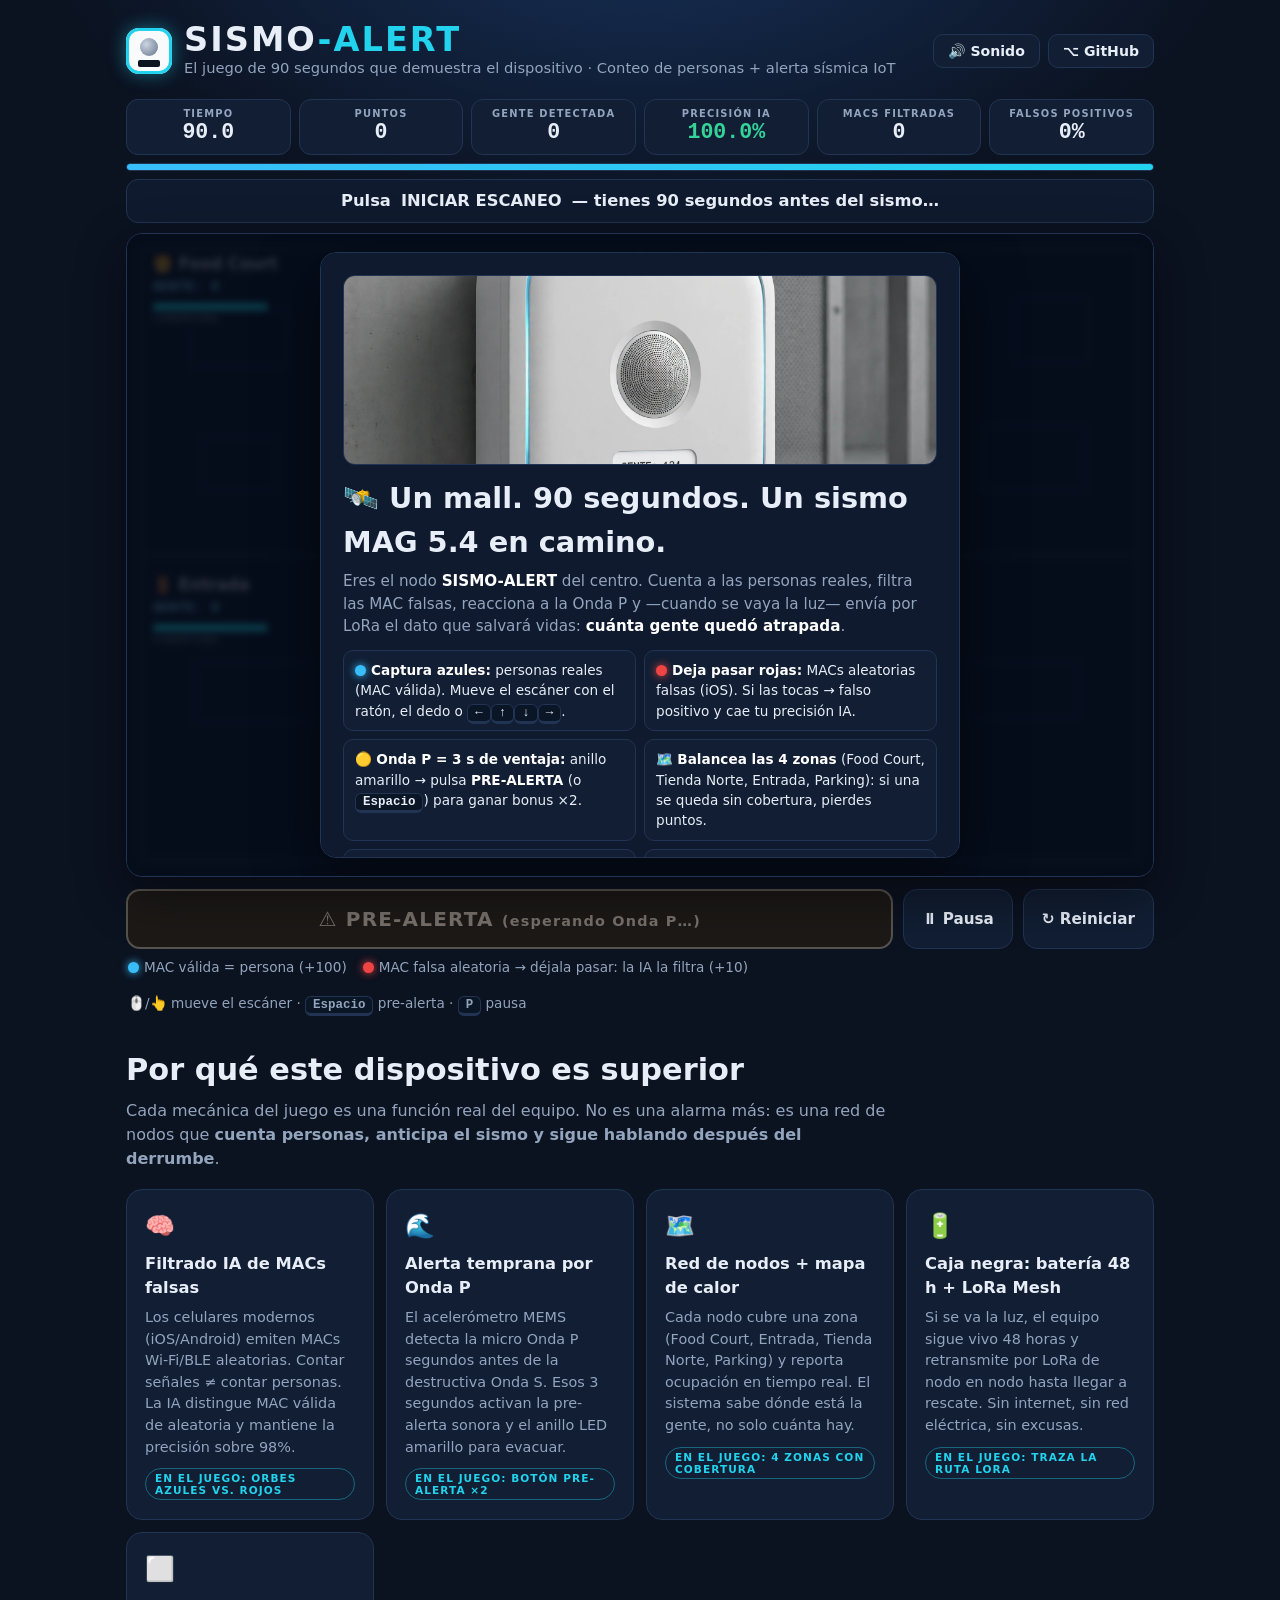
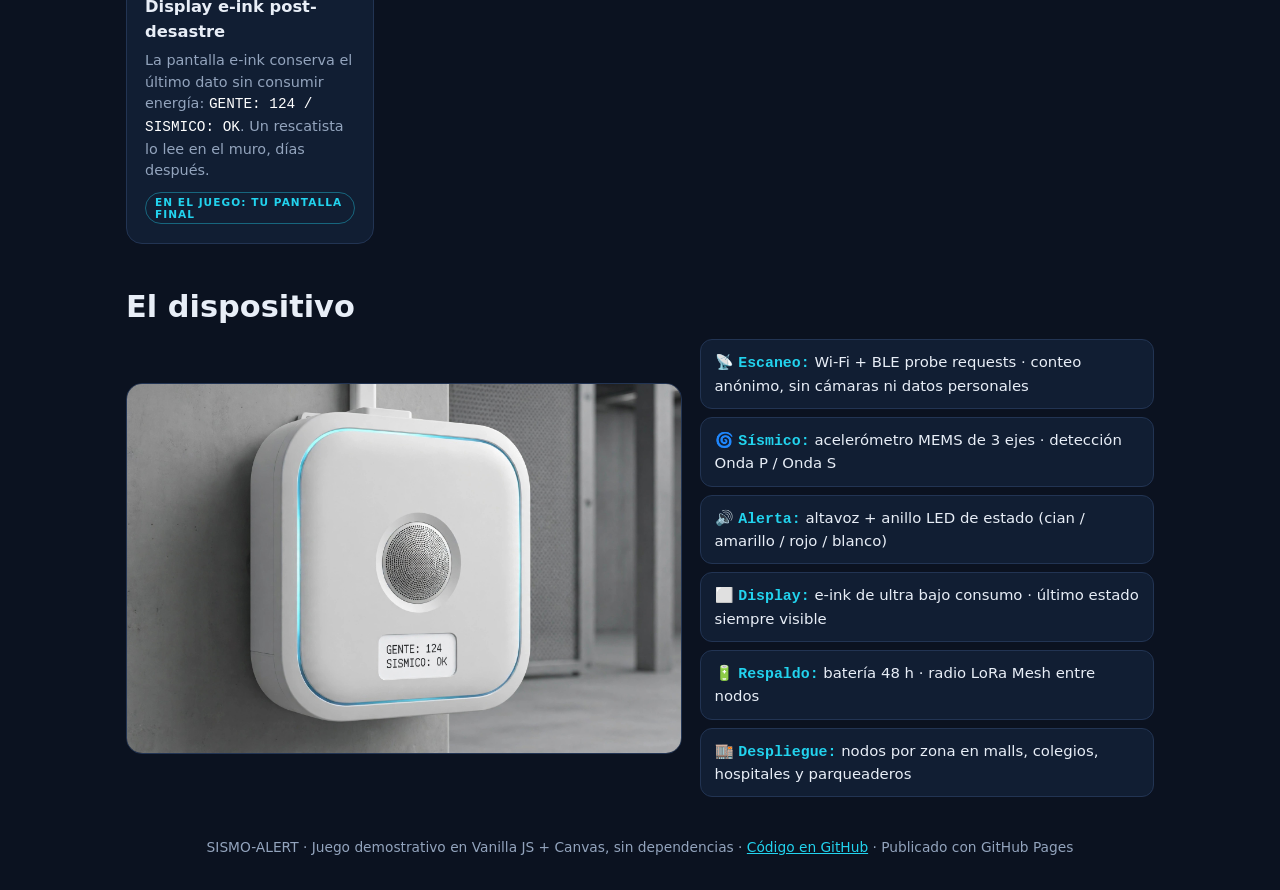
==== index.html @ 08d7cfaf "Add SISMO-ALERT game and fix GitHub Pages deployment - index.html: 90-second Vanilla JS + Canvas gam" ====
<!DOCTYPE html>
<html lang="es">
<head>
<meta charset="UTF-8">
<meta name="viewport" content="width=device-width, initial-scale=1.0, viewport-fit=cover">
<title>SISMO-ALERT — El juego · Detección de personas + alerta sísmica IoT</title>
<meta name="description" content="Juego web de 90 segundos que demuestra el dispositivo SISMO-ALERT: filtrado IA de MACs falsas, alerta temprana por Onda P, red de nodos por zonas y modo caja negra con batería 48h + LoRa Mesh.">
<meta property="og:title" content="SISMO-ALERT — El juego">
<meta property="og:description" content="90 segundos. Un sismo MAG 5.4. ¿Puede tu escáner contar a todas las personas antes del apagón?">
<meta property="og:image" content="https://nicolashg2004.github.io/juegoDiseno/modelo.jpg">
<meta property="og:type" content="website">
<meta name="theme-color" content="#0b1220">
<link rel="icon" href="data:image/svg+xml,%3Csvg xmlns='http://www.w3.org/2000/svg' viewBox='0 0 64 64'%3E%3Crect x='6' y='6' width='52' height='52' rx='14' fill='%23f8fafc'/%3E%3Crect x='6' y='6' width='52' height='52' rx='14' fill='none' stroke='%2322d3ee' stroke-width='4'/%3E%3Ccircle cx='32' cy='30' r='11' fill='%2394a3b8'/%3E%3Crect x='20' y='44' width='24' height='9' rx='2' fill='%230b1220'/%3E%3C/svg%3E">
<style>
  :root{
    --bg:#0b1220; --bg2:#0f1a2e; --panel:#111e33; --line:#223453;
    --ink:#e8eef7; --muted:#93a4bd; --cyan:#22d3ee; --blue:#38bdf8;
    --red:#f87171; --red2:#ef4444; --yellow:#facc15; --green:#34d399;
    --eink:#f4f1e6; --radius:16px;
    --mono:ui-monospace,'Cascadia Mono',SFMono-Regular,Menlo,Consolas,monospace;
    --sans:system-ui,-apple-system,'Segoe UI',Roboto,'Helvetica Neue',Arial,sans-serif;
  }
  *{box-sizing:border-box;margin:0;padding:0}
  html{scroll-behavior:smooth}
  body{background:radial-gradient(1100px 550px at 50% -80px,#173058 0%,var(--bg) 55%) fixed var(--bg);
       color:var(--ink);font-family:var(--sans);line-height:1.5;transition:background .6s}
  body.blackout{background:#000}
  body.blackout .dim-when-dark{opacity:.25;filter:grayscale(1)}
  a{color:var(--cyan)}
  .wrap{max-width:1060px;margin:0 auto;padding:0 16px}

  /* ---------- Header ---------- */
  header{padding:22px 0 6px;display:flex;align-items:center;gap:14px;flex-wrap:wrap}
  .logo{display:flex;align-items:center;gap:12px}
  .logo-mark{width:46px;height:46px;border-radius:13px;background:#f8fafc;position:relative;flex:none;
    box-shadow:inset 0 0 0 3px var(--cyan),0 0 18px rgba(34,211,238,.45)}
  .logo-mark::before{content:"";position:absolute;inset:0;margin:auto;width:18px;height:18px;border-radius:50%;
    background:radial-gradient(circle at 35% 35%,#cbd5e1,#64748b);top:-8px}
  .logo-mark::after{content:"";position:absolute;left:0;right:0;margin:auto;bottom:7px;width:22px;height:7px;border-radius:2px;background:#0b1220}
  h1{font-size:clamp(1.45rem,3.4vw,2.1rem);letter-spacing:.06em;line-height:1.05}
  h1 .accent{color:var(--cyan)}
  .subtitle{color:var(--muted);font-size:.92rem}
  .header-actions{margin-left:auto;display:flex;gap:8px;align-items:center}
  .btn{appearance:none;border:1px solid var(--line);background:var(--panel);color:var(--ink);
    border-radius:10px;padding:8px 14px;font:600 .88rem var(--sans);cursor:pointer;text-decoration:none;
    display:inline-flex;align-items:center;gap:7px;transition:.15s}
  .btn:hover{border-color:var(--cyan);color:#fff}
  .btn:focus-visible,button:focus-visible{outline:2px solid var(--cyan);outline-offset:2px}

  /* ---------- HUD ---------- */
  .hud{display:grid;grid-template-columns:repeat(6,1fr);gap:8px;margin:14px 0 8px}
  .chip{background:var(--panel);border:1px solid var(--line);border-radius:12px;padding:8px 10px;text-align:center;min-width:0}
  .chip .k{display:block;font:700 .62rem var(--sans);letter-spacing:.12em;color:var(--muted);text-transform:uppercase;white-space:nowrap}
  .chip .v{display:block;font:700 clamp(1rem,2.6vw,1.35rem) var(--mono);line-height:1.25;white-space:nowrap}
  .chip.alert{border-color:var(--red2);box-shadow:0 0 0 1px var(--red2),0 0 16px rgba(239,68,68,.35)}
  .chip.boost{border-color:var(--green);box-shadow:0 0 0 1px var(--green)}
  #hudPrecision.good{color:var(--green)} #hudPrecision.warn{color:var(--yellow)} #hudPrecision.bad{color:var(--red)}

  .timerbar{height:8px;background:#0a1526;border:1px solid var(--line);border-radius:99px;overflow:hidden;margin-bottom:8px}
  #timerFill{height:100%;width:100%;background:linear-gradient(90deg,var(--blue),var(--cyan));transition:width .2s linear}
  #timerFill.danger{background:linear-gradient(90deg,var(--red2),#f97316)}

  #banner{min-height:44px;display:flex;align-items:center;justify-content:center;text-align:center;gap:10px;
    border:1px solid var(--line);border-radius:12px;background:var(--bg2);padding:8px 14px;
    font-weight:700;font-size:clamp(.85rem,2.2vw,1.02rem);margin-bottom:10px}
  #banner.pwave{background:#3a2f05;border-color:var(--yellow);color:#fde68a;animation:pulseB .5s infinite alternate}
  #banner.swave{background:#3d0a0a;border-color:var(--red2);color:#fecaca;animation:pulseB .25s infinite alternate}
  #banner.success{background:#052e22;border-color:var(--green);color:#a7f3d0}
  #banner.blackbox{background:#050505;border-color:#e5e5e5;color:#fff;font-family:var(--mono);letter-spacing:.04em}
  @keyframes pulseB{from{filter:brightness(.92)}to{filter:brightness(1.25)}}

  /* ---------- Canvas / game ---------- */
  .game-shell{position:relative;border:1px solid var(--line);border-radius:var(--radius);overflow:hidden;background:#0a1526;
    box-shadow:0 18px 50px rgba(0,0,0,.45)}
  canvas{display:block;width:100%;height:auto;aspect-ratio:960/600;touch-action:none;cursor:crosshair}
  .overlay{position:absolute;inset:0;display:flex;align-items:center;justify-content:center;padding:18px;
    background:rgba(4,10,20,.78);backdrop-filter:blur(3px);z-index:5}
  .overlay[hidden]{display:none}
  .card{background:var(--bg2);border:1px solid var(--line);border-radius:var(--radius);max-width:640px;width:100%;
    padding:22px;max-height:100%;overflow:auto;box-shadow:0 20px 60px rgba(0,0,0,.5)}
  .card h2{font-size:clamp(1.3rem,3vw,1.8rem);margin-bottom:6px}
  .card p{color:var(--muted);font-size:.95rem;margin-bottom:10px}
  .hero-img{width:100%;height:190px;object-fit:cover;object-position:50% 45%;border-radius:12px;border:1px solid var(--line);margin-bottom:12px;display:block}
  .howto{display:grid;grid-template-columns:1fr 1fr;gap:8px;margin:12px 0}
  .howto div{background:var(--panel);border:1px solid var(--line);border-radius:10px;padding:9px 11px;font-size:.85rem}
  .howto b{color:#fff}
  .dot{display:inline-block;width:11px;height:11px;border-radius:50%;vertical-align:-1px;margin-right:5px}
  .dot.blue{background:var(--blue);box-shadow:0 0 8px var(--blue)} .dot.red{background:var(--red2);box-shadow:0 0 8px var(--red2)}
  .btn-big{background:linear-gradient(180deg,#0ea5c6,#0284c7);border:1px solid #38bdf8;color:#fff;width:100%;
    font:800 1.05rem var(--sans);letter-spacing:.05em;border-radius:12px;padding:14px;cursor:pointer;transition:.15s}
  .btn-big:hover{filter:brightness(1.15)}
  .kbd{font:700 .78rem var(--mono);background:#0a1526;border:1px solid var(--line);border-bottom-width:3px;border-radius:6px;padding:1px 7px}

  /* E-ink final display */
  .eink{background:var(--eink);color:#111;border-radius:10px;padding:22px 20px;font-family:var(--mono);
    border:2px solid #111;box-shadow:inset 0 0 0 4px #fff, inset 0 0 40px rgba(0,0,0,.08);margin-bottom:14px}
  .eink .row{display:flex;justify-content:space-between;gap:12px;font-size:clamp(1.15rem,3.4vw,1.7rem);font-weight:700;letter-spacing:.03em;padding:3px 0}
  .eink .row + .row{border-top:2px dashed rgba(0,0,0,.25)}
  .eink small{display:block;text-align:center;margin-top:10px;font-size:.72rem;letter-spacing:.14em;color:#444}
  .breakdown{display:grid;grid-template-columns:repeat(3,1fr);gap:8px;margin-bottom:14px}
  .breakdown .chip .v{font-size:1.1rem}
  .rating{text-align:center;font:800 1.05rem var(--sans);letter-spacing:.08em;color:var(--yellow);margin-bottom:14px;text-transform:uppercase}

  /* Controls */
  .controls{display:flex;gap:10px;margin:12px 0 4px;flex-wrap:wrap;align-items:stretch}
  #btnPreAlert{flex:1 1 260px;font:800 clamp(1rem,2.8vw,1.25rem) var(--sans);letter-spacing:.06em;border-radius:14px;
    border:2px solid #57534e;background:#1c1917;color:#78716c;padding:16px;cursor:not-allowed;transition:.15s}
  #btnPreAlert.armed{background:linear-gradient(180deg,#facc15,#eab308);border-color:#fef08a;color:#1c1005;cursor:pointer;
    box-shadow:0 0 26px rgba(250,204,21,.55);animation:pulseB .35s infinite alternate}
  #btnPreAlert.armed:active{transform:scale(.98)}
  .controls .btn{padding:0 18px;border-radius:14px;font-size:.95rem}
  .legend{display:flex;gap:16px;flex-wrap:wrap;color:var(--muted);font-size:.85rem;margin:8px 2px 0}

  /* ---------- pitch sections ---------- */
  section.pitch{padding:34px 0 6px}
  section.pitch h2{font-size:clamp(1.35rem,3vw,1.9rem);margin-bottom:6px}
  section.pitch .lead{color:var(--muted);max-width:760px;margin-bottom:18px}
  .features{display:grid;grid-template-columns:repeat(auto-fit,minmax(225px,1fr));gap:12px}
  .feature{background:var(--panel);border:1px solid var(--line);border-radius:var(--radius);padding:18px}
  .feature .ico{font-size:1.5rem;display:block;margin-bottom:8px}
  .feature h3{font-size:1.02rem;margin-bottom:6px}
  .feature p{color:var(--muted);font-size:.9rem}
  .feature .tag{display:inline-block;margin-top:10px;font:700 .66rem var(--sans);letter-spacing:.1em;text-transform:uppercase;
    color:var(--cyan);border:1px solid rgba(34,211,238,.4);border-radius:99px;padding:3px 9px}
  .device-shot{display:grid;grid-template-columns:1.1fr .9fr;gap:18px;align-items:center;margin-top:10px}
  .device-shot img{width:100%;border-radius:var(--radius);border:1px solid var(--line);display:block}
  .specs{list-style:none;display:grid;gap:8px}
  .specs li{background:var(--panel);border:1px solid var(--line);border-radius:12px;padding:11px 14px;font-size:.93rem}
  .specs b{font-family:var(--mono);color:var(--cyan)}
  footer{color:var(--muted);font-size:.86rem;padding:34px 0 40px;text-align:center}
  @media (max-width:680px){
    .hud{grid-template-columns:repeat(3,1fr)}
    .howto{grid-template-columns:1fr}
    .device-shot{grid-template-columns:1fr}
    .hero-img{height:140px}
    .header-actions{margin-left:0}
  }
  @media (prefers-reduced-motion:reduce){ #banner.pwave,#banner.swave,#btnPreAlert.armed{animation:none} }
</style>
</head>
<body>
<div class="wrap">

  <header>
    <div class="logo">
      <div class="logo-mark" aria-hidden="true"></div>
      <div>
        <h1>SISMO<span class="accent">-ALERT</span></h1>
        <p class="subtitle">El juego de 90 segundos que demuestra el dispositivo · Conteo de personas + alerta sísmica IoT</p>
      </div>
    </div>
    <div class="header-actions dim-when-dark">
      <button class="btn" id="btnSound" type="button" aria-pressed="true">🔊 Sonido</button>
      <a class="btn" href="https://github.com/NicolasHG2004/juegoDiseno" target="_blank" rel="noopener">⌥ GitHub</a>
    </div>
  </header>

  <!-- HUD -->
  <div class="hud dim-when-dark" aria-label="Marcadores del juego">
    <div class="chip" id="chipTime"><span class="k">Tiempo</span><span class="v" id="hudTime">90.0</span></div>
    <div class="chip" id="chipScore"><span class="k">Puntos</span><span class="v" id="hudScore">0</span></div>
    <div class="chip"><span class="k">Gente detectada</span><span class="v" id="hudGente">0</span></div>
    <div class="chip"><span class="k">Precisión IA</span><span class="v good" id="hudPrecision">100.0%</span></div>
    <div class="chip"><span class="k">MACs filtradas</span><span class="v" id="hudFiltered">0</span></div>
    <div class="chip"><span class="k">Falsos positivos</span><span class="v" id="hudFalse">0%</span></div>
  </div>
  <div class="timerbar dim-when-dark" aria-hidden="true"><div id="timerFill"></div></div>
  <div id="banner" role="status" aria-live="polite">Pulsa <b>INICIAR ESCANEO</b> — tienes 90 segundos antes del sismo…</div>

  <!-- GAME -->
  <div class="game-shell">
    <canvas id="game" width="960" height="600" aria-label="Canvas del juego SISMO-ALERT"></canvas>

    <!-- START -->
    <div class="overlay" id="startScreen">
      <div class="card">
        <img class="hero-img" src="modelo.jpg" alt="Dispositivo SISMO-ALERT instalado en un muro: altavoz central, anillo LED cian y display e-ink que muestra GENTE: 124 / SISMICO: OK">
        <h2>🛰️ Un mall. 90 segundos. Un sismo MAG 5.4 en camino.</h2>
        <p>Eres el nodo <b style="color:#fff">SISMO-ALERT</b> del centro. Cuenta a las personas reales, filtra las MAC falsas, reacciona a la Onda P y —cuando se vaya la luz— envía por LoRa el dato que salvará vidas: <b style="color:#fff">cuánta gente quedó atrapada</b>.</p>
        <div class="howto">
          <div><span class="dot blue"></span><b>Captura azules:</b> personas reales (MAC válida). Mueve el escáner con el ratón, el dedo o <span class="kbd">←</span><span class="kbd">↑</span><span class="kbd">↓</span><span class="kbd">→</span>.</div>
          <div><span class="dot red"></span><b>Deja pasar rojas:</b> MACs aleatorias falsas (iOS). Si las tocas → falso positivo y cae tu precisión IA.</div>
          <div>🟡 <b>Onda P = 3 s de ventaja:</b> anillo amarillo → pulsa <b>PRE-ALERTA</b> (o <span class="kbd">Espacio</span>) para ganar bonus ×2.</div>
          <div>🗺️ <b>Balancea las 4 zonas</b> (Food Court, Tienda Norte, Entrada, Parking): si una se queda sin cobertura, pierdes puntos.</div>
          <div>⬛ <b>Modo caja negra:</b> tras el apagón, traza la línea LoRa uniendo los 3 nodos hasta RESCATE.</div>
          <div>⏱️ <b>El anillo LED es el estado:</b> <span style="color:var(--cyan)">cian</span> = OK · <span style="color:var(--yellow)">amarillo</span> = Onda P · <span style="color:var(--red)">rojo</span> = Onda S · blanco = batería/e-ink.</div>
        </div>
        <button class="btn-big" id="btnStart" type="button">▶&nbsp; INICIAR ESCANEO (90 s)</button>
      </div>
    </div>

    <!-- END / E-INK -->
    <div class="overlay" id="endScreen" hidden>
      <div class="card">
        <h2 style="text-align:center;margin-bottom:4px">⬛ Esto ve el rescatista entre los escombros:</h2>
        <p style="text-align:center">Sin red eléctrica. Sin Wi-Fi. El display e-ink sigue encendido con el último dato.</p>
        <div class="eink" role="img" aria-label="Display e-ink final del dispositivo">
          <div class="row"><span>GENTE:</span><span id="einkGente">0</span></div>
          <div class="row"><span>SISMICO:</span><span>ALERTA</span></div>
          <div class="row"><span>BATERIA:</span><span id="einkBat">87%</span></div>
          <div class="row"><span>LORA:</span><span id="einkLora">—</span></div>
          <small>SISMO-ALERT · MODO CAJA NEGRA · AUTONOMÍA 48H</small>
        </div>
        <div class="rating" id="finalRating">—</div>
        <div class="breakdown">
          <div class="chip"><span class="k">Puntos</span><span class="v" id="finScore">0</span></div>
          <div class="chip"><span class="k">Precisión IA</span><span class="v" id="finPrecision">—</span></div>
          <div class="chip"><span class="k">Filtradas</span><span class="v" id="finFiltered">0</span></div>
          <div class="chip"><span class="k">Falsos +</span><span class="v" id="finFalse">0</span></div>
          <div class="chip"><span class="k">Pre-alertas</span><span class="v" id="finPre">0/2</span></div>
          <div class="chip"><span class="k">Sin detectar</span><span class="v" id="finMissed">0</span></div>
        </div>
        <button class="btn-big" id="btnAgain" type="button">↻&nbsp; JUGAR DE NUEVO</button>
      </div>
    </div>
  </div>

  <!-- CONTROLS -->
  <div class="controls">
    <button id="btnPreAlert" type="button" disabled>⚠ PRE-ALERTA <span style="font-weight:600;font-size:.72em">(esperando Onda P…)</span></button>
    <button class="btn" id="btnPause" type="button">⏸ Pausa</button>
    <button class="btn" id="btnRestart" type="button">↻ Reiniciar</button>
  </div>
  <p class="legend dim-when-dark">
    <span><span class="dot blue"></span>MAC válida = persona (+100)</span>
    <span><span class="dot red"></span>MAC falsa aleatoria → déjala pasar: la IA la filtra (+10)</span>
    <span>🖱️/👆 mueve el escáner · <span class="kbd">Espacio</span> pre-alerta · <span class="kbd">P</span> pausa</span>
  </p>

  <!-- PITCH -->
  <section class="pitch dim-when-dark">
    <h2>Por qué este dispositivo es superior</h2>
    <p class="lead">Cada mecánica del juego es una función real del equipo. No es una alarma más: es una red de nodos que <b>cuenta personas, anticipa el sismo y sigue hablando después del derrumbe</b>.</p>
    <div class="features">
      <article class="feature"><span class="ico">🧠</span><h3>Filtrado IA de MACs falsas</h3>
        <p>Los celulares modernos (iOS/Android) emiten MACs Wi-Fi/BLE aleatorias. Contar señales ≠ contar personas. La IA distingue MAC válida de aleatoria y mantiene la precisión sobre 98%.</p>
        <span class="tag">En el juego: orbes azules vs. rojos</span></article>
      <article class="feature"><span class="ico">🌊</span><h3>Alerta temprana por Onda P</h3>
        <p>El acelerómetro MEMS detecta la micro Onda P segundos antes de la destructiva Onda S. Esos 3 segundos activan la pre-alerta sonora y el anillo LED amarillo para evacuar.</p>
        <span class="tag">En el juego: botón PRE-ALERTA ×2</span></article>
      <article class="feature"><span class="ico">🗺️</span><h3>Red de nodos + mapa de calor</h3>
        <p>Cada nodo cubre una zona (Food Court, Entrada, Tienda Norte, Parking) y reporta ocupación en tiempo real. El sistema sabe dónde está la gente, no solo cuánta hay.</p>
        <span class="tag">En el juego: 4 zonas con cobertura</span></article>
      <article class="feature"><span class="ico">🔋</span><h3>Caja negra: batería 48 h + LoRa Mesh</h3>
        <p>Si se va la luz, el equipo sigue vivo 48 horas y retransmite por LoRa de nodo en nodo hasta llegar a rescate. Sin internet, sin red eléctrica, sin excusas.</p>
        <span class="tag">En el juego: traza la ruta LoRa</span></article>
      <article class="feature"><span class="ico">⬜</span><h3>Display e-ink post-desastre</h3>
        <p>La pantalla e-ink conserva el último dato sin consumir energía: <span style="font-family:var(--mono);color:#fff">GENTE: 124 / SISMICO: OK</span>. Un rescatista lo lee en el muro, días después.</p>
        <span class="tag">En el juego: tu pantalla final</span></article>
    </div>
  </section>

  <section class="pitch dim-when-dark">
    <h2>El dispositivo</h2>
    <div class="device-shot">
      <img src="modelo.jpg" alt="Render del dispositivo SISMO-ALERT montado en un muro de concreto en un parqueadero" loading="lazy">
      <ul class="specs">
        <li>📡 <b>Escaneo:</b> Wi-Fi + BLE probe requests · conteo anónimo, sin cámaras ni datos personales</li>
        <li>🌀 <b>Sísmico:</b> acelerómetro MEMS de 3 ejes · detección Onda P / Onda S</li>
        <li>🔊 <b>Alerta:</b> altavoz + anillo LED de estado (cian / amarillo / rojo / blanco)</li>
        <li>⬜ <b>Display:</b> e-ink de ultra bajo consumo · último estado siempre visible</li>
        <li>🔋 <b>Respaldo:</b> batería 48 h · radio LoRa Mesh entre nodos</li>
        <li>🏬 <b>Despliegue:</b> nodos por zona en malls, colegios, hospitales y parqueaderos</li>
      </ul>
    </div>
  </section>

  <footer class="dim-when-dark">
    SISMO-ALERT · Juego demostrativo en Vanilla JS + Canvas, sin dependencias ·
    <a href="https://github.com/NicolasHG2004/juegoDiseno" target="_blank" rel="noopener">Código en GitHub</a> ·
    Publicado con GitHub Pages
  </footer>
</div>

<noscript><p style="text-align:center;padding:20px">Este juego necesita JavaScript activado. El dispositivo real, por suerte, no. 😉</p></noscript>

<script>
'use strict';
/* =====================================================================
   SISMO-ALERT — juego de 90 s · Vanilla JS + Canvas · sin dependencias
   Fases: ESCANEO → ONDA P (x2) → ONDA S → SISMO MAG 5.4 → CAJA NEGRA
   (batería + LoRa) → DISPLAY E-INK final.
   ===================================================================== */
const W = 960, H = 600, GAME_LEN = 90;
const canvas = document.getElementById('game');
const ctx = canvas.getContext('2d');
const DPR = Math.min(window.devicePixelRatio || 1, 2);
canvas.width = W * DPR; canvas.height = H * DPR;

const $ = id => document.getElementById(id);
const hud = { time:$('hudTime'), score:$('hudScore'), gente:$('hudGente'), prec:$('hudPrecision'),
              filt:$('hudFiltered'), fals:$('hudFalse'), fill:$('timerFill'), banner:$('banner'),
              chipScore:$('chipScore'), chipTime:$('chipTime') };
const btnPre = $('btnPreAlert'), btnPause = $('btnPause');
const reducedMotion = matchMedia('(prefers-reduced-motion: reduce)').matches;

/* ---------- Asset héroe: modelo.jpg (ruta RELATIVA → funciona en /juegoDiseno/) ---------- */
const hero = new Image();
let heroReady = false;
hero.onload = () => { heroReady = true; };
hero.src = 'modelo.jpg';
/* Recorte del dispositivo dentro del render 1920×1280 */
const CROP = { sx: 395, sy: 85, sw: 1030, sh: 1030 };

/* ---------- Audio (WebAudio, sin archivos) ---------- */
let AC = null, soundOn = true, lastAlarmBeep = 0;
function audio(){ if(!AC){ try{ AC = new (window.AudioContext||window.webkitAudioContext)(); }catch(e){} }
                  if(AC && AC.state==='suspended') AC.resume(); return AC; }
function beep(freq, dur=0.08, type='sine', vol=0.12, delay=0){
  if(!soundOn) return; const ac = audio(); if(!ac) return;
  const t0 = ac.currentTime + delay, o = ac.createOscillator(), g = ac.createGain();
  o.type = type; o.frequency.value = freq;
  g.gain.setValueAtTime(vol, t0); g.gain.exponentialRampToValueAtTime(0.0001, t0 + dur);
  o.connect(g).connect(ac.destination); o.start(t0); o.stop(t0 + dur + 0.02);
}
const sfx = {
  good(){ beep(880,.07,'sine',.10); beep(1318,.09,'sine',.07,.05); },
  bad(){ beep(150,.18,'sawtooth',.12); },
  filter(){ beep(520,.05,'triangle',.045); },
  pwave(){ beep(660,.12,'square',.08); beep(660,.12,'square',.08,.18); beep(660,.12,'square',.08,.36); },
  success(){ [523,659,784,1046].forEach((f,i)=>beep(f,.12,'sine',.1,i*.09)); },
  link(){ beep(740,.09,'sine',.1); beep(1108,.14,'sine',.08,.07); },
  fail(){ beep(220,.3,'sawtooth',.1); }
};

/* ---------- Estado ---------- */
const ZONE_NAMES = ['🍔 Food Court','🛍️ Tienda Norte','🚪 Entrada','🅿️ Parking'];
let G;
function freshState(){
  return {
    running:false, paused:false, over:false, t:0, score:0,
    gente:0, tp:0, fp:0, filtered:0, missed:0,
    mult:1, multUntil:0, preHits:0,
    orbs:[], spawnIn:0, shake:0, ringFlashUntil:0, ringFlashColor:'#34d399',
    zones: ZONE_NAMES.map(n=>({name:n, count:0, coverage:100})),
    scanner:{ x:W/2, y:H-130, r:54, seen:false },
    keys:{}, fired:{}, pWin:null, sWave:null,
    blackbox:null, battery:100, loraDone:false, endAt:null,
    pointerDown:false, trail:[], particles:[]
  };
}
G = freshState();

const zoneOf = (x,y) => (y >= H/2 ? 2 : 0) + (x >= W/2 ? 1 : 0);
const clamp = (v,a,b) => Math.max(a, Math.min(b, v));
const precision = () => (G.tp + G.fp) === 0 ? 100 : (G.tp / (G.tp + G.fp)) * 100;
const falsePct  = () => (G.tp + G.fp) === 0 ? 0 : (G.fp / (G.tp + G.fp)) * 100;

function setBanner(html, cls=''){
  hud.banner.className = cls; hud.banner.id = 'banner'; hud.banner.innerHTML = html;
}

/* ---------- Flujo de fases / eventos ---------- */
function startPWave(big){
  G.pWin = { endsAt: G.t + 3, big };
  btnPre.disabled = false; btnPre.classList.add('armed');
  btnPre.innerHTML = big ? '⚠ ¡PRE-ALERTA! — SISMO GRANDE EN 3 s' : '⚠ ¡PRE-ALERTA! — Onda S en 3 s';
  setBanner(`🟡 <span>¡ONDA P DETECTADA por el acelerómetro MEMS! Pulsa <b>PRE-ALERTA</b> ahora (${big?'se viene el MAG 5.4':'sismo menor'})</span>`, 'pwave');
  sfx.pwave();
  if(navigator.vibrate) navigator.vibrate([60,40,60]);
}
function resolvePWave(success){
  const big = G.pWin.big; G.pWin = null;
  btnPre.disabled = true; btnPre.classList.remove('armed');
  btnPre.innerHTML = '⚠ PRE-ALERTA <span style="font-weight:600;font-size:.72em">(esperando Onda P…)</span>';
  if(success){
    G.preHits++; G.score += 500; G.mult = 2; G.multUntil = G.t + 10;
    G.ringFlashUntil = G.t + 1.2; G.ringFlashColor = '#34d399';
    setBanner('🟢 <span><b>¡PRE-ALERTA ENVIADA!</b> +500 pts · Bonus ×2 por 10 s · La gente empieza a evacuar ANTES de la Onda S</span>', 'success');
    sfx.success();
  } else {
    G.score = Math.max(0, G.score - 300);
    setBanner('🔴 <span><b>¡Sin pre-alerta!</b> La Onda S golpea sin aviso: −300 pts. Esos 3 segundos eran la diferencia…</span>', 'swave');
    sfx.fail(); if(navigator.vibrate) navigator.vibrate(250);
  }
  G.sWave = { until: G.t + (big ? 5 : 2.5), big, prepared: success };
  G.shake = reducedMotion ? 0 : (big ? 15 : (success ? 5 : 10));
  lastAlarmBeep = 0;
}
function startBlackbox(){
  G.orbs = []; G.battery = 100;
  const N = (x,y,label)=>({x,y,label,linked:false});
  G.blackbox = { startedAt: G.t, idx:0,
    nodes:[ N(150,130,'NODO 1'), N(810,120,'NODO 2'), N(825,470,'NODO 3'), N(120,485,'✚ RESCATE') ] };
  document.body.classList.add('blackout');
  canvas.style.filter = 'grayscale(1) contrast(1.15)';
  setBanner('⬛ MODO CAJA NEGRA · BATERÍA 48H · Arrastra desde el dispositivo uniendo NODO 1 → 2 → 3 → ✚ RESCATE para enviar por LoRa: GENTE ATRAPADA', 'blackbox');
  sfx.fail(); setTimeout(()=>sfx.link(), 350);
}
function endGame(){
  G.running = false; G.over = true;
  document.body.classList.remove('blackout');
  canvas.style.filter = 'grayscale(1) contrast(1.05) brightness(.85)';
  const prec = precision();
  $('einkGente').textContent = G.gente;
  $('einkBat').textContent = Math.round(G.battery) + '%';
  $('einkLora').textContent = G.loraDone ? 'ENVIADO ✓' : 'SIN ENVIO ✗';
  $('finScore').textContent = Math.round(G.score).toLocaleString('es-CO');
  $('finPrecision').textContent = prec.toFixed(1) + '%';
  $('finFiltered').textContent = G.filtered;
  $('finFalse').textContent = G.fp + ' (' + falsePct().toFixed(0) + '%)';
  $('finPre').textContent = G.preHits + '/2';
  $('finMissed').textContent = G.missed;
  let rating = 'NODO EN ENTRENAMIENTO';
  if(G.loraDone && prec >= 95) rating = '🏆 RESCATE HEROICO — DATO SALVAVIDAS ENVIADO';
  else if(G.loraDone) rating = '🛟 RESCATE EFECTIVO — LoRa ENTREGÓ EL DATO';
  else if(prec >= 90) rating = '📡 BUEN NODO — FALTÓ CERRAR LA RUTA LoRa';
  $('finalRating').textContent = rating;
  setBanner(G.loraDone
    ? `⬛ <span><b>LORA: ENVIADO ✓</b> — Rescate ya sabe: <b>GENTE ATRAPADA: ${G.gente}</b>. Eso hace este dispositivo cuando todo lo demás falló.</span>`
    : '⬛ <span>El dato quedó en el display e-ink, pero la ruta LoRa no se completó. ¡Inténtalo de nuevo!</span>', 'blackbox');
  $('endScreen').hidden = false;
  if(G.loraDone) sfx.success();
}
function startGame(){
  G = freshState(); G.running = true;
  document.body.classList.remove('blackout');
  canvas.style.filter = '';
  $('startScreen').hidden = true; $('endScreen').hidden = true;
  btnPause.textContent = '⏸ Pausa';
  setBanner('🛰️ <span>Escaneo activo — captura <b style="color:var(--blue)">azules</b>, filtra <b style="color:var(--red)">rojas</b> y visita las 4 zonas del mall.</span>');
  audio();
}

/* ---------- Entrada: puntero + teclado ---------- */
function toGame(e){
  const r = canvas.getBoundingClientRect();
  return { x: (e.clientX - r.left) * W / r.width, y: (e.clientY - r.top) * H / r.height };
}
canvas.addEventListener('pointermove', e => {
  const p = toGame(e); G.scanner.x = p.x; G.scanner.y = p.y; G.scanner.seen = true;
  if(G.pointerDown && G.blackbox) G.trail.push(p);
});
canvas.addEventListener('pointerdown', e => {
  const p = toGame(e); G.scanner.x = p.x; G.scanner.y = p.y; G.scanner.seen = true;
  G.pointerDown = true; G.trail = [p];
  canvas.setPointerCapture && e.pointerId!==undefined && canvas.setPointerCapture(e.pointerId);
});
addEventListener('pointerup', () => { G.pointerDown = false; if(!G.loraDone) G.trail = []; });
addEventListener('keydown', e => {
  G.keys[e.key] = true;
  if(e.code === 'Space'){ e.preventDefault(); pressPreAlert(); }
  if(e.key === 'p' || e.key === 'P') togglePause();
});
addEventListener('keyup', e => { G.keys[e.key] = false; });

function pressPreAlert(){ if(G.running && G.pWin) resolvePWave(true); }
btnPre.addEventListener('click', pressPreAlert);
function togglePause(){
  if(!G.running) return;
  G.paused = !G.paused;
  btnPause.textContent = G.paused ? '▶ Reanudar' : '⏸ Pausa';
  if(G.paused) setBanner('⏸ <span>Juego en pausa. El sismo, por desgracia, no hace pausas…</span>');
}
btnPause.addEventListener('click', togglePause);
$('btnRestart').addEventListener('click', startGame);
$('btnStart').addEventListener('click', startGame);
$('btnAgain').addEventListener('click', startGame);
$('btnSound').addEventListener('click', function(){
  soundOn = !soundOn; this.textContent = soundOn ? '🔊 Sonido' : '🔇 Silencio';
  this.setAttribute('aria-pressed', String(soundOn)); if(soundOn) sfx.filter();
});
document.addEventListener('visibilitychange', () => { if(document.hidden && G.running && !G.paused) togglePause(); });

/* ---------- Lógica ---------- */
function spawnOrb(){
  const red = Math.random() < (G.t < 30 ? 0.34 : 0.44);
  const leftSide = Math.random() < 0.5;
  const x = leftSide ? 34 + Math.random()*300 : 626 + Math.random()*300;
  G.orbs.push({ x, y:-24, r:14 + Math.random()*5, red,
                vy: 92 + G.t*1.15 + Math.random()*46, wob: Math.random()*Math.PI*2 });
}
function burst(x,y,color,n=10){
  for(let i=0;i<n;i++) G.particles.push({x,y,vx:(Math.random()-.5)*220,vy:(Math.random()-.5)*220,life:.5,color});
}
function update(dt){
  G.t += dt;
  const t = G.t;
  if(G.multUntil && t >= G.multUntil){ G.mult = 1; G.multUntil = 0; }

  /* Cronología de eventos (90 s) */
  const fire = (key, at, fn) => { if(!G.fired[key] && t >= at){ G.fired[key] = true; fn(); } };
  fire('p1', 26, () => startPWave(false));
  fire('p2', 58, () => startPWave(true));
  fire('hint1', 12, () => { if(!G.pWin && !G.sWave) setBanner('📡 <span>El acelerómetro MEMS está escuchando… la primera Onda P puede llegar en cualquier momento.</span>'); });
  fire('hint2', 44, () => { if(!G.pWin && !G.sWave) setBanner('⚠️ <span>Actividad sísmica en aumento. Mantén la precisión IA sobre <b>95%</b> y las 4 zonas cubiertas.</span>'); });

  if(G.pWin && t >= G.pWin.endsAt) resolvePWave(false);
  if(G.pWin){
    const left = Math.max(0, G.pWin.endsAt - t);
    btnPre.innerHTML = `⚠ ¡PRE-ALERTA! — ${G.pWin.big ? 'MAG 5.4' : 'Onda S'} en ${left.toFixed(1)} s`;
  }

  if(G.sWave){
    G.shake = reducedMotion ? 0 : (G.sWave.big ? 15 : (G.sWave.prepared ? 5 : 10));
    if(t - lastAlarmBeep > 0.45){ lastAlarmBeep = t; beep(G.sWave.big?980:840,.14,'square',.06); }
    if(t >= G.sWave.until){
      const wasBig = G.sWave.big; G.sWave = null; G.shake = 0;
      if(wasBig){ startBlackbox(); }
      else if(!G.pWin) setBanner('🛰️ <span>Sismo menor superado. Sigue escaneando: el grande aún no llega…</span>');
    }
  } else if(!G.pWin) G.shake = 0;

  /* Teclado → escáner */
  const KS = 430 * dt, s = G.scanner;
  if(G.keys['ArrowLeft'])  s.x -= KS; if(G.keys['ArrowRight']) s.x += KS;
  if(G.keys['ArrowUp'])    s.y -= KS; if(G.keys['ArrowDown'])  s.y += KS;
  s.x = clamp(s.x, 20, W-20); s.y = clamp(s.y, 20, H-20);

  /* Cobertura por zonas */
  const zi = zoneOf(s.x, s.y);
  G.zones.forEach((z,i) => {
    z.coverage = clamp(z.coverage + (i === zi && !G.blackbox ? 42*dt : -5.4*dt), 0, 100);
    if(z.coverage <= 0 && !G.blackbox) G.score = Math.max(0, G.score - 4*dt);
  });

  /* Orbes */
  if(!G.blackbox){
    G.spawnIn -= dt;
    const interval = t < 30 ? 0.62 : 0.46;
    if(G.spawnIn <= 0){ spawnOrb(); G.spawnIn = interval * (0.75 + Math.random()*0.5); }
  }
  for(let i = G.orbs.length-1; i >= 0; i--){
    const o = G.orbs[i];
    o.wob += dt*3; o.y += o.vy * dt; o.x += Math.sin(o.wob) * 14 * dt;
    const d = Math.hypot(o.x - s.x, o.y - s.y);
    if(!G.blackbox && d < s.r + o.r*0.45){
      if(o.red){ G.fp++; G.score = Math.max(0, G.score - 150); burst(o.x,o.y,'#f87171',12); sfx.bad(); }
      else{
        G.tp++; G.gente++; G.zones[zoneOf(o.x,o.y)].count++;
        G.score += 100 * G.mult; burst(o.x,o.y,'#38bdf8',10); sfx.good();
      }
      G.orbs.splice(i,1); continue;
    }
    if(o.y > H + 26){
      if(o.red){ G.filtered++; G.score += 10; sfx.filter(); }
      else{ G.missed++; G.score = Math.max(0, G.score - 25); }
      G.orbs.splice(i,1);
    }
  }

  /* Partículas */
  for(let i = G.particles.length-1; i >= 0; i--){
    const p = G.particles[i]; p.x += p.vx*dt; p.y += p.vy*dt; p.life -= dt;
    if(p.life <= 0) G.particles.splice(i,1);
  }

  /* Caja negra: batería + ruta LoRa */
  if(G.blackbox){
    G.battery = Math.max(80, 100 - (t - G.blackbox.startedAt) * 0.59);
    const bb = G.blackbox, target = bb.nodes[bb.idx];
    if(target){
      const near = (p) => Math.hypot(p.x-target.x, p.y-target.y) < 48;
      if(near(s) || G.trail.some(near)){
        target.linked = true; bb.idx++; G.score += 250; burst(target.x,target.y,'#ffffff',16); sfx.link();
        if(bb.idx >= bb.nodes.length){
          G.loraDone = true; G.score += 1000; G.endAt = t + 2.6;
          setBanner(`⬛ LORA MESH ✓ — ENVIANDO: <b>GENTE ATRAPADA: ${G.gente}</b> → ✚ RESCATE`, 'blackbox');
          sfx.success(); if(navigator.vibrate) navigator.vibrate([80,60,80]);
        } else {
          setBanner(`⬛ ${target.label} ENLAZADO ✓ (${bb.idx}/4) — siguiente: ${bb.nodes[bb.idx].label} · BATERÍA ${Math.round(G.battery)}%`, 'blackbox');
        }
        G.trail = [];
      }
    }
    if(G.endAt && t >= G.endAt) endGame();
  }
  if(t >= GAME_LEN) endGame();
}

/* ---------- Dibujo ---------- */
function ringColor(){
  if(G.t < G.ringFlashUntil) return G.ringFlashColor;
  if(G.blackbox) return '#f8fafc';
  if(G.sWave) return '#ef4444';
  if(G.pWin) return '#facc15';
  return '#22d3ee';
}
function rr(x,y,w,h,r){ ctx.beginPath(); ctx.roundRect(x,y,w,h,r); }

function drawMall(){
  const bb = !!G.blackbox;
  ctx.fillStyle = bb ? '#050505' : '#0a1526'; ctx.fillRect(0,0,W,H);
  /* cuadrantes = zonas + mapa de calor según gente */
  const rects = [[0,0],[W/2,0],[0,H/2],[W/2,H/2]];
  G.zones.forEach((z,i) => {
    const [x,y] = rects[i];
    const heat = clamp(z.count / 26, 0, 1);
    ctx.fillStyle = bb ? '#0a0a0a' : `rgba(${40+heat*180|0},${90+heat*60|0},${200-heat*120|0},${0.10 + heat*0.20})`;
    ctx.fillRect(x,y,W/2,H/2);
  });
  /* plano: muros / locales */
  ctx.strokeStyle = bb ? '#2a2a2a' : '#223453'; ctx.lineWidth = 2;
  ctx.strokeRect(14,14,W-28,H-28);
  ctx.beginPath(); ctx.moveTo(W/2,14); ctx.lineTo(W/2,H-14); ctx.moveTo(14,H/2); ctx.lineTo(W-14,H/2); ctx.stroke();
  ctx.lineWidth = 1; ctx.strokeStyle = bb ? '#1c1c1c' : 'rgba(56,86,145,.5)';
  [[60,70,90,54],[210,60,120,44],[620,66,130,50],[800,180,96,60],[64,400,110,56],[250,470,120,48],[610,420,90,90],[780,400,110,52],
   [70,190,70,50],[830,60,70,60]].forEach(([x,y,w,h]) => ctx.strokeRect(x,y,w,h));
  /* etiquetas + contador + cobertura */
  ctx.textBaseline = 'top';
  G.zones.forEach((z,i) => {
    const [x,y] = rects[i]; const lx = x + 24, ly = y + 22;
    ctx.font = '700 15px system-ui,sans-serif';
    ctx.fillStyle = bb ? '#9ca3af' : '#cbd5e1'; ctx.textAlign = 'left';
    ctx.fillText(z.name, lx, ly);
    ctx.font = '700 13px ui-monospace,monospace';
    ctx.fillStyle = bb ? '#e5e7eb' : '#7dd3fc';
    ctx.fillText('GENTE: ' + z.count, lx, ly + 21);
    /* cobertura */
    const bw = 108, cov = z.coverage;
    ctx.fillStyle = 'rgba(2,8,20,.65)'; rr(lx, ly+42, bw, 8, 4); ctx.fill();
    ctx.fillStyle = bb ? '#9ca3af' : (cov > 45 ? '#22d3ee' : cov > 20 ? '#facc15' : '#ef4444');
    if(cov > 0){ rr(lx, ly+42, bw*cov/100, 8, 4); ctx.fill(); }
    ctx.font = '600 9px system-ui,sans-serif'; ctx.fillStyle = bb ? '#6b7280' : '#64748b';
    ctx.fillText('COBERTURA', lx, ly + 53);
    if(cov < 20 && !bb && G.running){
      ctx.font = '800 12px system-ui,sans-serif'; ctx.fillStyle = (Math.sin(performance.now()/130) > 0) ? '#f87171' : '#7f1d1d';
      ctx.fillText('⚠ SIN COBERTURA', lx + 118, ly + 40);
    }
  });
}

function drawOrb(o){
  const c = o.red ? '#ef4444' : '#38bdf8';
  ctx.save();
  ctx.shadowColor = c; ctx.shadowBlur = 16;
  ctx.fillStyle = c; ctx.beginPath(); ctx.arc(o.x,o.y,o.r,0,7); ctx.fill();
  ctx.shadowBlur = 0;
  if(o.red){
    ctx.strokeStyle = 'rgba(248,113,113,.85)'; ctx.lineWidth = 2; ctx.setLineDash([5,5]);
    ctx.beginPath(); ctx.arc(o.x,o.y,o.r+6, o.wob, o.wob+7); ctx.stroke(); ctx.setLineDash([]);
    ctx.strokeStyle = '#fff'; ctx.lineWidth = 3; ctx.lineCap = 'round';
    const k = o.r*0.45;
    ctx.beginPath(); ctx.moveTo(o.x-k,o.y-k); ctx.lineTo(o.x+k,o.y+k);
    ctx.moveTo(o.x+k,o.y-k); ctx.lineTo(o.x-k,o.y+k); ctx.stroke();
  } else {
    ctx.fillStyle = '#fff';
    ctx.beginPath(); ctx.arc(o.x, o.y - o.r*0.28, o.r*0.30, 0, 7); ctx.fill();           /* cabeza */
    ctx.beginPath(); ctx.arc(o.x, o.y + o.r*0.62, o.r*0.52, Math.PI, 0); ctx.fill();     /* hombros */
    ctx.strokeStyle = 'rgba(125,211,252,.8)'; ctx.lineWidth = 2;
    ctx.beginPath(); ctx.arc(o.x,o.y,o.r+6, o.wob, o.wob+4.2); ctx.stroke();
  }
  ctx.restore();
}

function drawDevice(now){
  const cx = W/2, cy = H/2, S = 232;
  let ox = 0, oy = 0;
  if(G.pWin && !reducedMotion){ ox = (Math.random()-.5)*3.2; oy = (Math.random()-.5)*3.2; }  /* vibración micro Onda P */
  const x = cx - S/2 + ox, y = cy - S/2 + oy;
  const col = ringColor();
  /* halo + anillo LED (la UI de estado) */
  const pulse = 0.72 + Math.sin(now/340) * 0.28;
  ctx.save();
  ctx.shadowColor = col; ctx.shadowBlur = G.sWave ? 42 : 26;
  ctx.globalAlpha = G.pWin || G.sWave ? pulse : 0.95;
  ctx.strokeStyle = col; ctx.lineWidth = 5;
  rr(x-7, y-7, S+14, S+14, 36); ctx.stroke();
  ctx.restore();
  /* modelo.jpg como héroe central */
  ctx.save(); rr(x,y,S,S,30); ctx.clip();
  if(heroReady){
    ctx.drawImage(hero, CROP.sx, CROP.sy, CROP.sw, CROP.sh, x, y, S, S);
  } else { /* respaldo vectorial si la imagen no cargó */
    ctx.fillStyle = '#f1f5f9'; ctx.fillRect(x,y,S,S);
    ctx.fillStyle = '#94a3b8'; ctx.beginPath(); ctx.arc(cx+ox, cy-18+oy, 42, 0, 7); ctx.fill();
    ctx.fillStyle = '#64748b'; ctx.beginPath(); ctx.arc(cx+ox, cy-18+oy, 30, 0, 7); ctx.fill();
  }
  ctx.restore();
  ctx.strokeStyle = 'rgba(255,255,255,.35)'; ctx.lineWidth = 1.5; rr(x,y,S,S,30); ctx.stroke();
  /* mini display e-ink EN VIVO sobre el dispositivo */
  const dw = 172, dh = 52, dx = cx - dw/2 + ox, dy = cy + 58 + oy;
  ctx.fillStyle = '#f4f1e6'; rr(dx,dy,dw,dh,8); ctx.fill();
  ctx.strokeStyle = '#111'; ctx.lineWidth = 2; rr(dx,dy,dw,dh,8); ctx.stroke();
  ctx.fillStyle = '#111'; ctx.font = '700 15px ui-monospace,monospace'; ctx.textAlign = 'left'; ctx.textBaseline = 'top';
  const sismico = (G.sWave || G.blackbox) ? 'ALERTA' : G.pWin ? 'ONDA-P!' : 'OK';
  ctx.fillText('GENTE: ' + G.gente, dx+10, dy+6);
  ctx.fillText(G.blackbox ? ('BAT:' + Math.round(G.battery) + '% LORA:' + (G.loraDone ? 'OK' : '...')) : ('SISMICO: ' + sismico), dx+10, dy+27);
  /* rótulo */
  ctx.font = '800 11px system-ui,sans-serif'; ctx.textAlign = 'center';
  ctx.fillStyle = G.blackbox ? '#e5e7eb' : col;
  ctx.fillText(G.blackbox ? '⬛ CAJA NEGRA · BATERÍA 48H' : 'SISMO-ALERT · NODO CENTRAL', cx+ox, y - 20);
}

function drawScanner(now){
  const s = G.scanner;
  if(G.blackbox){
    /* cursor de trazado LoRa */
    ctx.strokeStyle = '#fff'; ctx.lineWidth = 2;
    ctx.beginPath(); ctx.arc(s.x,s.y,12,0,7); ctx.stroke();
    ctx.beginPath(); ctx.moveTo(s.x-18,s.y); ctx.lineTo(s.x+18,s.y); ctx.moveTo(s.x,s.y-18); ctx.lineTo(s.x,s.y+18); ctx.stroke();
    return;
  }
  const col = ringColor();
  ctx.save();
  ctx.strokeStyle = col; ctx.globalAlpha = .9; ctx.lineWidth = 2.5; ctx.setLineDash([10,8]);
  ctx.lineDashOffset = -now/28;
  ctx.beginPath(); ctx.arc(s.x,s.y,s.r,0,7); ctx.stroke(); ctx.setLineDash([]);
  ctx.globalAlpha = .13; ctx.fillStyle = col;
  ctx.beginPath(); ctx.arc(s.x,s.y,s.r,0,7); ctx.fill();
  ctx.globalAlpha = .9; ctx.lineWidth = 2;
  ctx.beginPath();
  ctx.moveTo(s.x-s.r-8,s.y); ctx.lineTo(s.x-s.r+14,s.y); ctx.moveTo(s.x+s.r-14,s.y); ctx.lineTo(s.x+s.r+8,s.y);
  ctx.moveTo(s.x,s.y-s.r-8); ctx.lineTo(s.x,s.y-s.r+14); ctx.moveTo(s.x,s.y+s.r-14); ctx.lineTo(s.x,s.y+s.r+8); ctx.stroke();
  ctx.font = '800 10px system-ui,sans-serif'; ctx.textAlign = 'center'; ctx.textBaseline = 'top';
  ctx.fillStyle = col; ctx.fillText('ESCÁNER', s.x, s.y + s.r + 10);
  ctx.restore();
}

function drawBlackbox(now){
  const bb = G.blackbox, cx = W/2, cy = H/2;
  /* líneas ya enlazadas */
  ctx.strokeStyle = '#fff'; ctx.lineWidth = 3; ctx.shadowColor = '#fff'; ctx.shadowBlur = 10;
  ctx.beginPath(); ctx.moveTo(cx,cy);
  bb.nodes.forEach(n => { if(n.linked) ctx.lineTo(n.x,n.y); });
  ctx.stroke(); ctx.shadowBlur = 0;
  /* guía punteada al siguiente */
  const target = bb.nodes[bb.idx];
  if(target){
    const prev = bb.idx === 0 ? {x:cx,y:cy} : bb.nodes[bb.idx-1];
    ctx.strokeStyle = 'rgba(255,255,255,.4)'; ctx.lineWidth = 2; ctx.setLineDash([6,8]); ctx.lineDashOffset = -now/35;
    ctx.beginPath(); ctx.moveTo(prev.x,prev.y); ctx.lineTo(target.x,target.y); ctx.stroke(); ctx.setLineDash([]);
  }
  /* estela del trazado */
  if(G.trail.length > 1){
    ctx.strokeStyle = 'rgba(255,255,255,.85)'; ctx.lineWidth = 2.5;
    ctx.beginPath(); ctx.moveTo(G.trail[0].x, G.trail[0].y);
    G.trail.forEach(p => ctx.lineTo(p.x,p.y)); ctx.stroke();
  }
  /* nodos */
  bb.nodes.forEach((n,i) => {
    const isTarget = i === bb.idx;
    const pulse = isTarget ? 15 + Math.sin(now/160)*5 : 13;
    ctx.fillStyle = n.linked ? '#fff' : '#111';
    ctx.strokeStyle = '#fff'; ctx.lineWidth = 3;
    ctx.beginPath(); ctx.arc(n.x,n.y,pulse,0,7); ctx.fill(); ctx.stroke();
    if(isTarget){ ctx.globalAlpha = .5; ctx.beginPath(); ctx.arc(n.x,n.y,pulse+13,0,7); ctx.stroke(); ctx.globalAlpha = 1; }
    ctx.font = '800 12px ui-monospace,monospace'; ctx.textAlign = 'center'; ctx.textBaseline = 'top';
    ctx.fillStyle = '#fff'; ctx.fillText(n.label + (n.linked ? ' ✓' : ''), n.x, n.y + pulse + 7);
  });
  /* batería */
  ctx.font = '700 14px ui-monospace,monospace'; ctx.textAlign = 'left';
  ctx.fillStyle = '#fff';
  ctx.fillText('🔋 BATERÍA: ' + Math.round(G.battery) + '% · 48H · LoRa MESH', 24, H - 38);
  ctx.fillText('GENTE ATRAPADA: ' + G.gente, W - 268, H - 38);
}

function draw(now){
  ctx.setTransform(DPR,0,0,DPR,0,0);
  if(G.shake) ctx.translate((Math.random()-.5)*G.shake, (Math.random()-.5)*G.shake);
  drawMall();
  if(G.blackbox) drawBlackbox(now);
  G.orbs.forEach(drawOrb);
  G.particles.forEach(p => { ctx.globalAlpha = clamp(p.life*2,0,1); ctx.fillStyle = p.color;
                             ctx.fillRect(p.x-2,p.y-2,4,4); ctx.globalAlpha = 1; });
  drawDevice(now);
  if(G.running || G.blackbox) drawScanner(now);
  /* cuenta regresiva Onda P sobre el anillo */
  if(G.pWin){
    const left = Math.max(0, G.pWin.endsAt - G.t);
    ctx.font = '800 30px ui-monospace,monospace'; ctx.textAlign = 'center'; ctx.textBaseline = 'bottom';
    ctx.fillStyle = '#fde68a'; ctx.shadowColor = '#facc15'; ctx.shadowBlur = 16;
    ctx.fillText('ONDA S: ' + left.toFixed(1), W/2, 122); ctx.shadowBlur = 0;
  }
  if(G.sWave){
    ctx.font = '800 30px ui-monospace,monospace'; ctx.textAlign = 'center'; ctx.textBaseline = 'bottom';
    ctx.fillStyle = '#fecaca'; ctx.shadowColor = '#ef4444'; ctx.shadowBlur = 18;
    ctx.fillText(G.sWave.big ? '💥 SISMO MAG 5.4 💥' : '💥 ONDA S 💥', W/2, 122); ctx.shadowBlur = 0;
  }
  if(!G.running && !G.over){
    ctx.font = '700 13px ui-monospace,monospace'; ctx.textAlign = 'center'; ctx.textBaseline = 'top';
    ctx.fillStyle = 'rgba(147,164,189,.9)';
    ctx.fillText('· MODO DEMO · anillo LED en reposo ·', W/2, H - 34);
  }
}

/* ---------- HUD ---------- */
function renderHUD(){
  const remain = Math.max(0, GAME_LEN - G.t);
  hud.time.textContent = remain.toFixed(1);
  hud.score.textContent = (Math.round(G.score)).toLocaleString('es-CO') + (G.mult > 1 ? ' ×2' : '');
  hud.gente.textContent = G.gente;
  const p = precision();
  hud.prec.textContent = p.toFixed(1) + '%';
  hud.prec.className = 'v ' + (p >= 95 ? 'good' : p >= 85 ? 'warn' : 'bad');
  hud.filt.textContent = G.filtered;
  hud.fals.textContent = falsePct().toFixed(0) + '%';
  hud.fill.style.width = (remain / GAME_LEN * 100) + '%';
  hud.fill.classList.toggle('danger', remain < 25 || !!G.sWave);
  hud.chipTime.classList.toggle('alert', !!G.sWave);
  hud.chipScore.classList.toggle('boost', G.mult > 1);
}

/* ---------- Bucle principal ---------- */
let last = performance.now();
function loop(now){
  const dt = Math.min((now - last) / 1000, 0.05); last = now;
  if(G.running && !G.paused) update(dt);
  draw(now); renderHUD();
  requestAnimationFrame(loop);
}
requestAnimationFrame(loop);
</script>
</body>
</html>
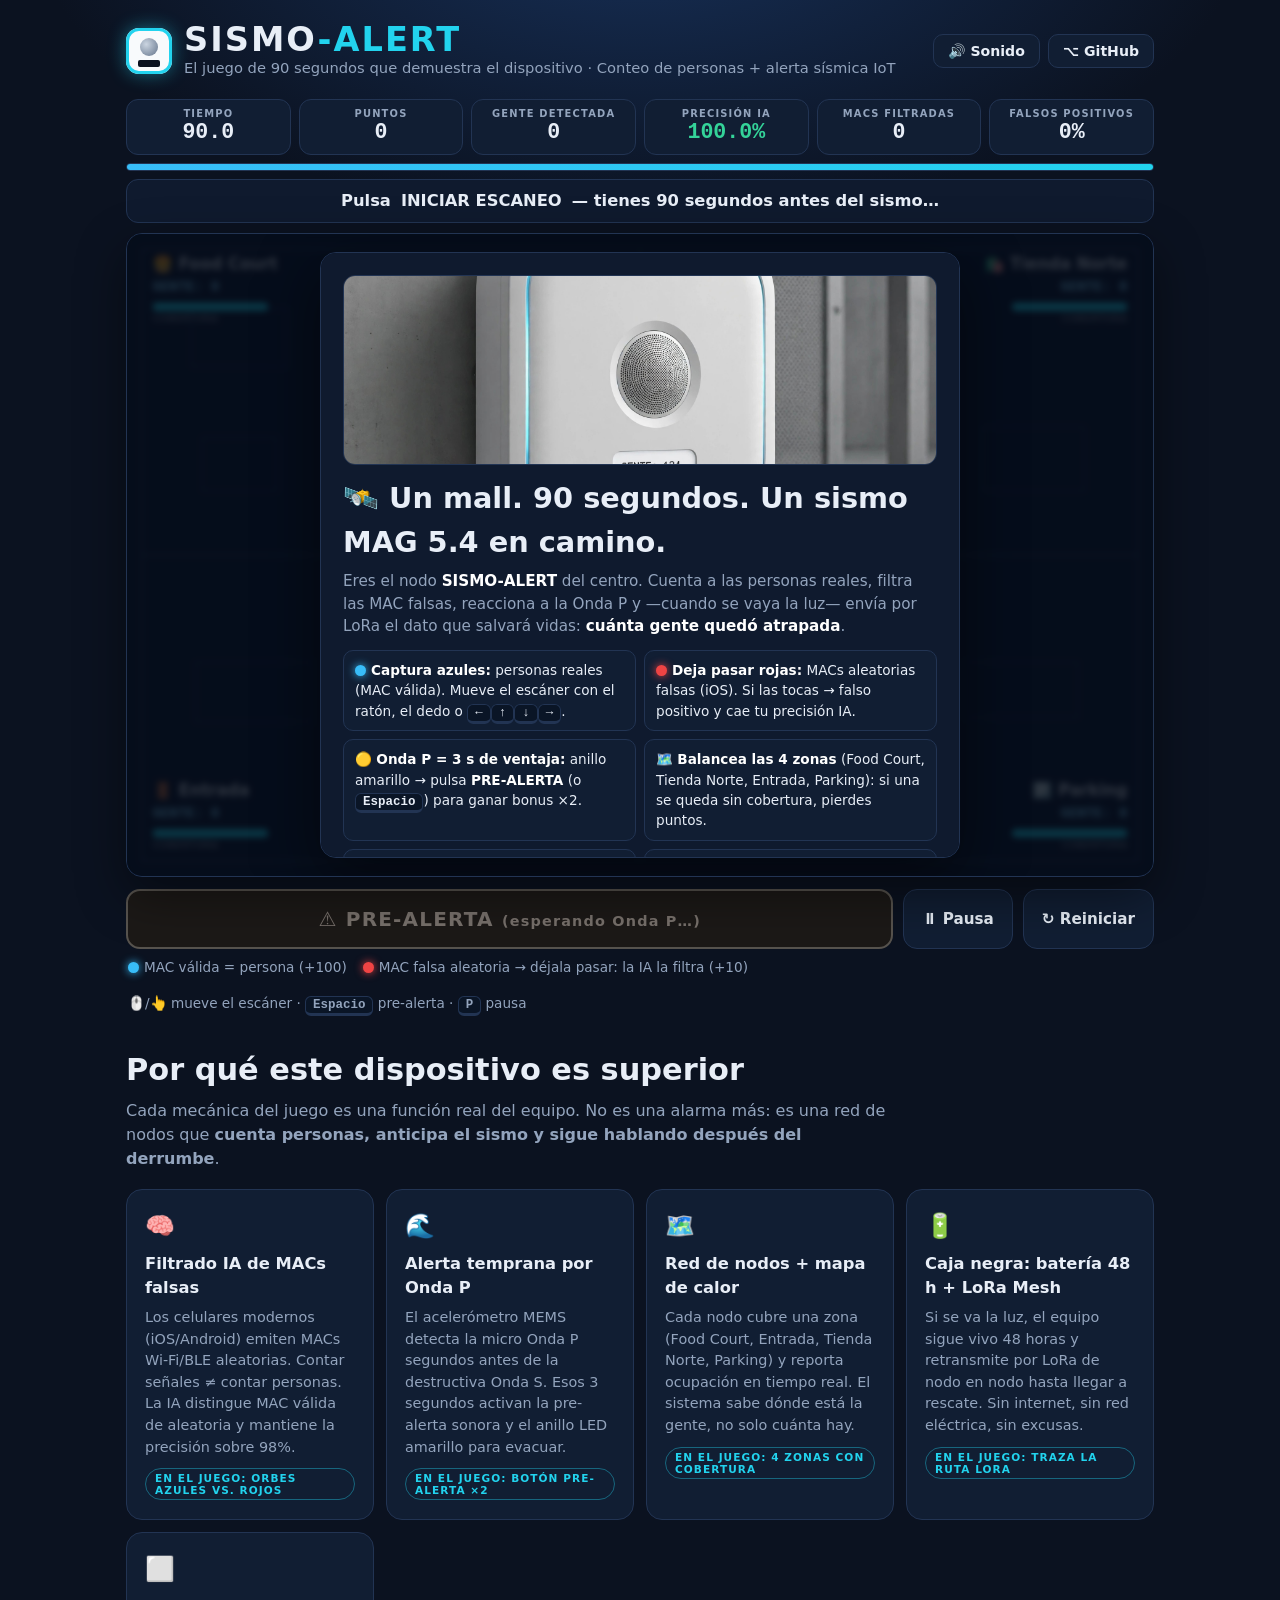
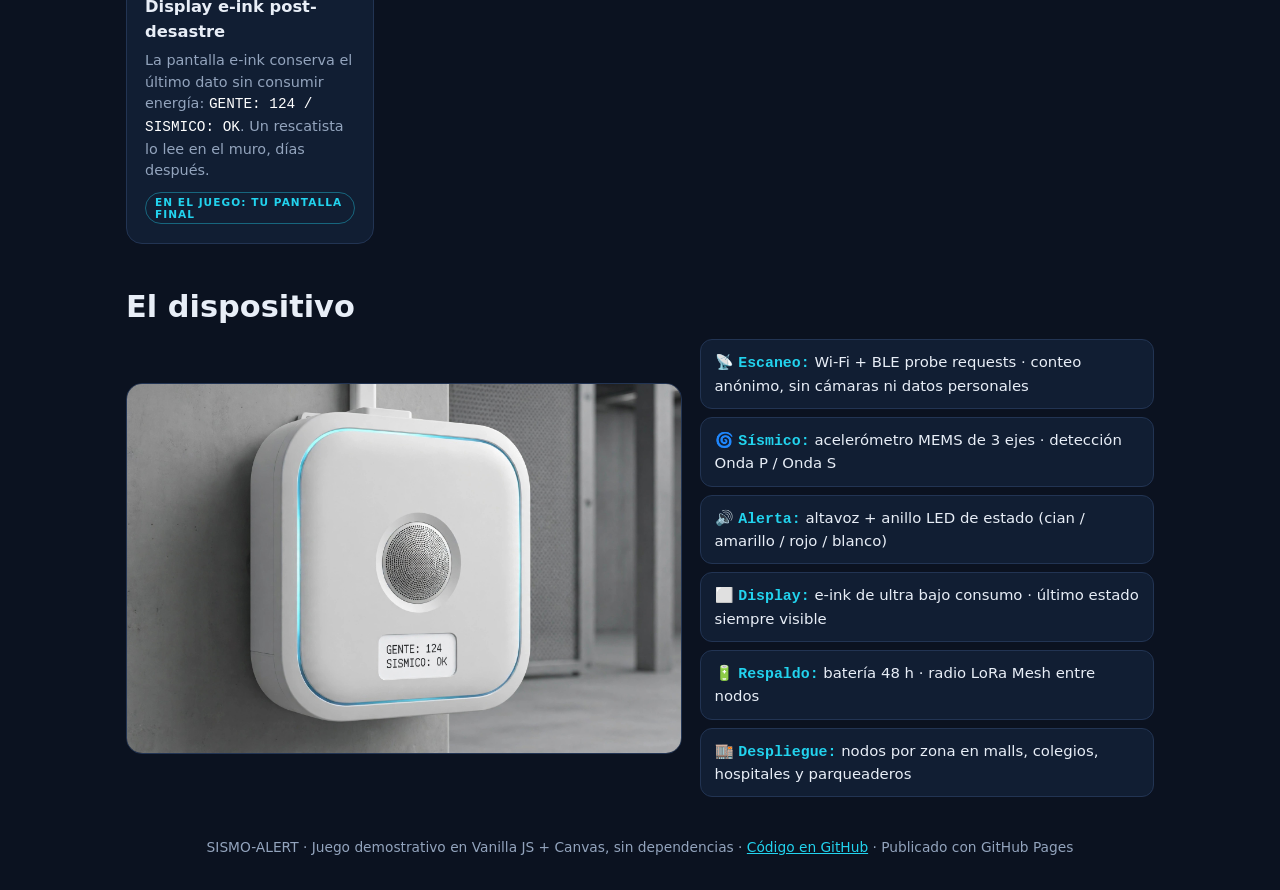
==== commit 8d05e53f: "Fix zone labels hidden behind central device Anchor each zone label block (name, GENTE counter, cove" ====
--- a/index.html
+++ b/index.html
@@ -595,29 +595,40 @@
   ctx.beginPath(); ctx.moveTo(W/2,14); ctx.lineTo(W/2,H-14); ctx.moveTo(14,H/2); ctx.lineTo(W-14,H/2); ctx.stroke();
   ctx.lineWidth = 1; ctx.strokeStyle = bb ? '#1c1c1c' : 'rgba(56,86,145,.5)';
   [[60,70,90,54],[210,60,120,44],[620,66,130,50],[800,180,96,60],[64,400,110,56],[250,470,120,48],[610,420,90,90],[780,400,110,52],
-   [70,190,70,50],[830,60,70,60]].forEach(([x,y,w,h]) => ctx.strokeRect(x,y,w,h));
-  /* etiquetas + contador + cobertura */
+   [70,190,70,50]].forEach(([x,y,w,h]) => ctx.strokeRect(x,y,w,h));
+  /* etiquetas + contador + cobertura: cada zona anclada a su esquina EXTERIOR
+     del plano, lejos del dispositivo central (x 365-595 · y 185-417), para que
+     la imagen del equipo nunca tape un nombre (antes Parking quedaba detrás). */
+  const anchors = [
+    { x: 24,   y: 22,   align: 'left'  },  /* Food Court   ↖ */
+    { x: W-24, y: 22,   align: 'right' },  /* Tienda Norte ↗ */
+    { x: 24,   y: H-86, align: 'left'  },  /* Entrada      ↙ */
+    { x: W-24, y: H-86, align: 'right' }   /* Parking      ↘ */
+  ];
   ctx.textBaseline = 'top';
   G.zones.forEach((z,i) => {
-    const [x,y] = rects[i]; const lx = x + 24, ly = y + 22;
+    const a = anchors[i], lx = a.x, ly = a.y, right = a.align === 'right';
+    ctx.textAlign = a.align;
     ctx.font = '700 15px system-ui,sans-serif';
-    ctx.fillStyle = bb ? '#9ca3af' : '#cbd5e1'; ctx.textAlign = 'left';
+    ctx.fillStyle = bb ? '#9ca3af' : '#cbd5e1';
     ctx.fillText(z.name, lx, ly);
     ctx.font = '700 13px ui-monospace,monospace';
     ctx.fillStyle = bb ? '#e5e7eb' : '#7dd3fc';
     ctx.fillText('GENTE: ' + z.count, lx, ly + 21);
-    /* cobertura */
-    const bw = 108, cov = z.coverage;
-    ctx.fillStyle = 'rgba(2,8,20,.65)'; rr(lx, ly+42, bw, 8, 4); ctx.fill();
+    /* cobertura (la barra se alinea con el borde exterior de su etiqueta) */
+    const bw = 108, cov = z.coverage, barX = right ? lx - bw : lx;
+    ctx.fillStyle = 'rgba(2,8,20,.65)'; rr(barX, ly+42, bw, 8, 4); ctx.fill();
     ctx.fillStyle = bb ? '#9ca3af' : (cov > 45 ? '#22d3ee' : cov > 20 ? '#facc15' : '#ef4444');
-    if(cov > 0){ rr(lx, ly+42, bw*cov/100, 8, 4); ctx.fill(); }
+    if(cov > 0){ rr(barX, ly+42, bw*cov/100, 8, 4); ctx.fill(); }
     ctx.font = '600 9px system-ui,sans-serif'; ctx.fillStyle = bb ? '#6b7280' : '#64748b';
     ctx.fillText('COBERTURA', lx, ly + 53);
     if(cov < 20 && !bb && G.running){
       ctx.font = '800 12px system-ui,sans-serif'; ctx.fillStyle = (Math.sin(performance.now()/130) > 0) ? '#f87171' : '#7f1d1d';
-      ctx.fillText('⚠ SIN COBERTURA', lx + 118, ly + 40);
+      if(right){ ctx.textAlign = 'right'; ctx.fillText('⚠ SIN COBERTURA', barX - 10, ly + 40); ctx.textAlign = a.align; }
+      else ctx.fillText('⚠ SIN COBERTURA', lx + 118, ly + 40);
     }
   });
+  ctx.textAlign = 'left';
 }
 
 function drawOrb(o){
@@ -741,8 +752,10 @@
   /* batería */
   ctx.font = '700 14px ui-monospace,monospace'; ctx.textAlign = 'left';
   ctx.fillStyle = '#fff';
-  ctx.fillText('🔋 BATERÍA: ' + Math.round(G.battery) + '% · 48H · LoRa MESH', 24, H - 38);
-  ctx.fillText('GENTE ATRAPADA: ' + G.gente, W - 268, H - 38);
+  /* centrado abajo: no choca con las etiquetas de Entrada/Parking en las esquinas */
+  ctx.textAlign = 'center';
+  ctx.fillText('🔋 BATERÍA: ' + Math.round(G.battery) + '% · 48H · LoRa MESH · GENTE ATRAPADA: ' + G.gente, W/2, H - 38);
+  ctx.textAlign = 'left';
 }
 
 function draw(now){
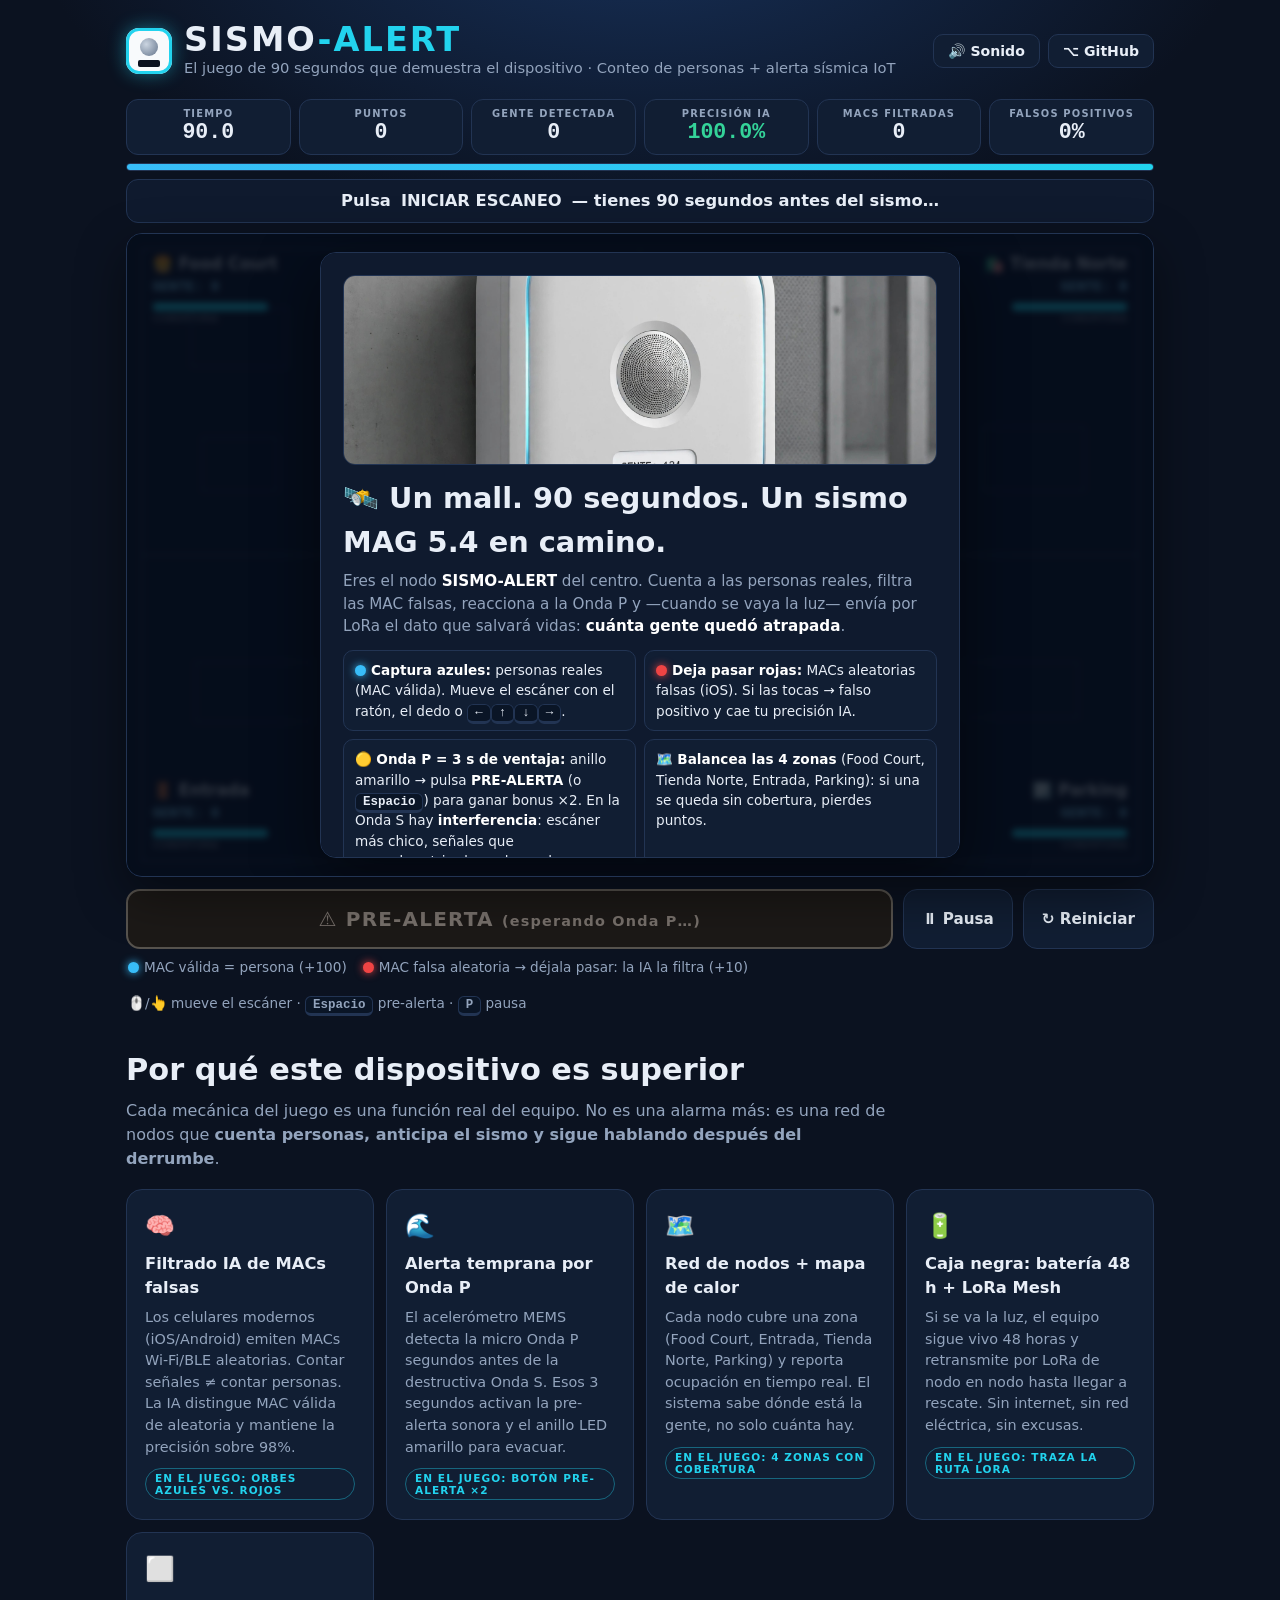
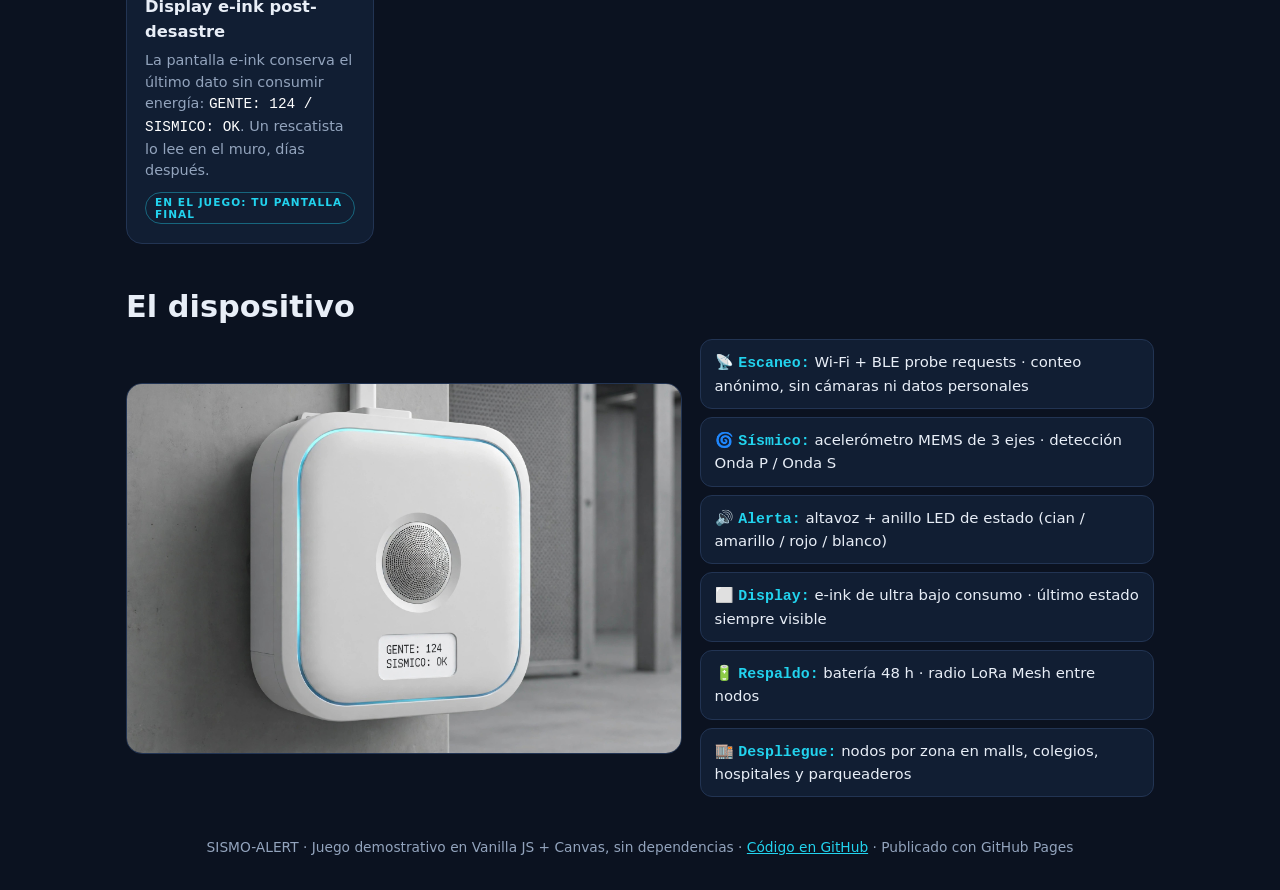
==== commit 13f37c91: "Signals from all 4 sides + seismic interference difficulty - Orbs now spawn from top, bottom, left a" ====
--- a/index.html
+++ b/index.html
@@ -180,7 +180,7 @@
         <div class="howto">
           <div><span class="dot blue"></span><b>Captura azules:</b> personas reales (MAC válida). Mueve el escáner con el ratón, el dedo o <span class="kbd">←</span><span class="kbd">↑</span><span class="kbd">↓</span><span class="kbd">→</span>.</div>
           <div><span class="dot red"></span><b>Deja pasar rojas:</b> MACs aleatorias falsas (iOS). Si las tocas → falso positivo y cae tu precisión IA.</div>
-          <div>🟡 <b>Onda P = 3 s de ventaja:</b> anillo amarillo → pulsa <b>PRE-ALERTA</b> (o <span class="kbd">Espacio</span>) para ganar bonus ×2.</div>
+          <div>🟡 <b>Onda P = 3 s de ventaja:</b> anillo amarillo → pulsa <b>PRE-ALERTA</b> (o <span class="kbd">Espacio</span>) para ganar bonus ×2. En la Onda S hay <b>interferencia</b>: escáner más chico, señales que parpadean/pierden color, polvo y grietas en el plano.</div>
           <div>🗺️ <b>Balancea las 4 zonas</b> (Food Court, Tienda Norte, Entrada, Parking): si una se queda sin cobertura, pierdes puntos.</div>
           <div>⬛ <b>Modo caja negra:</b> tras el apagón, traza la línea LoRa uniendo los 3 nodos hasta RESCATE.</div>
           <div>⏱️ <b>El anillo LED es el estado:</b> <span style="color:var(--cyan)">cian</span> = OK · <span style="color:var(--yellow)">amarillo</span> = Onda P · <span style="color:var(--red)">rojo</span> = Onda S · blanco = batería/e-ink.</div>
@@ -336,7 +336,7 @@
     scanner:{ x:W/2, y:H-130, r:54, seen:false },
     keys:{}, fired:{}, pWin:null, sWave:null,
     blackbox:null, battery:100, loraDone:false, endAt:null,
-    pointerDown:false, trail:[], particles:[]
+    pointerDown:false, trail:[], particles:[], dust:[], cracks:[]
   };
 }
 G = freshState();
@@ -374,6 +374,7 @@
     sfx.fail(); if(navigator.vibrate) navigator.vibrate(250);
   }
   G.sWave = { until: G.t + (big ? 5 : 2.5), big, prepared: success };
+  G.cracks = G.cracks.concat(makeCracks(big ? 4 : 1)); /* el plano se agrieta con el golpe */
   G.shake = reducedMotion ? 0 : (big ? 15 : (success ? 5 : 10));
   lastAlarmBeep = 0;
 }
@@ -463,12 +464,39 @@
 document.addEventListener('visibilitychange', () => { if(document.hidden && G.running && !G.paused) togglePause(); });
 
 /* ---------- Lógica ---------- */
+/* Las señales entran desde los 4 lados del mall (arriba, abajo, izquierda,
+   derecha) para que las 4 zonas reciban gente por igual: si todo cayera
+   desde arriba, las zonas superiores capturarían casi todo primero.
+   Carriles que evitan la columna/fila del dispositivo central. */
 function spawnOrb(){
   const red = Math.random() < (G.t < 30 ? 0.34 : 0.44);
-  const leftSide = Math.random() < 0.5;
-  const x = leftSide ? 34 + Math.random()*300 : 626 + Math.random()*300;
-  G.orbs.push({ x, y:-24, r:14 + Math.random()*5, red,
-                vy: 92 + G.t*1.15 + Math.random()*46, wob: Math.random()*Math.PI*2 });
+  const sp = 92 + G.t*1.15 + Math.random()*46;
+  const laneX = () => Math.random() < 0.5 ? 34 + Math.random()*300 : 626 + Math.random()*300; /* columnas laterales */
+  const laneY = () => Math.random() < 0.5 ? 36 + Math.random()*124 : 440 + Math.random()*124; /* filas sup./inf. */
+  const dir = Math.floor(Math.random() * 4); /* 0 abajo↓ · 1 arriba↑ · 2 derecha→ · 3 izquierda← */
+  let x, y, vx = 0, vy = 0;
+  if(dir === 0){ x = laneX(); y = -24;   vy =  sp; }
+  else if(dir === 1){ x = laneX(); y = H+24; vy = -sp; }
+  else if(dir === 2){ x = -24;   y = laneY(); vx =  sp; }
+  else { x = W+24; y = laneY(); vx = -sp; }
+  G.orbs.push({ x, y, vx, vy, r:14 + Math.random()*5, red, wob: Math.random()*Math.PI*2 });
+}
+/* Grietas en el plano cuando golpea la Onda S (persisten en modo caja negra) */
+function makeCracks(n){
+  const cracks = [];
+  for(let i = 0; i < n; i++){
+    let px = W/2 + (Math.random()-.5)*320, py = H/2 + (Math.random()-.5)*260;
+    let ang = Math.random() * Math.PI * 2;
+    const pts = [[px,py]], segs = 6 + Math.floor(Math.random()*4);
+    for(let s = 0; s < segs; s++){
+      ang += (Math.random()-.5) * 1.1;
+      px += Math.cos(ang) * (26 + Math.random()*42);
+      py += Math.sin(ang) * (26 + Math.random()*42);
+      pts.push([clamp(px, 18, W-18), clamp(py, 18, H-18)]);
+    }
+    cracks.push(pts);
+  }
+  return cracks;
 }
 function burst(x,y,color,n=10){
   for(let i=0;i<n;i++) G.particles.push({x,y,vx:(Math.random()-.5)*220,vy:(Math.random()-.5)*220,life:.5,color});
@@ -506,11 +534,15 @@
   if(G.keys['ArrowLeft'])  s.x -= KS; if(G.keys['ArrowRight']) s.x += KS;
   if(G.keys['ArrowUp'])    s.y -= KS; if(G.keys['ArrowDown'])  s.y += KS;
   s.x = clamp(s.x, 20, W-20); s.y = clamp(s.y, 20, H-20);
+  /* INTERFERENCIA SÍSMICA: durante la Onda S el radio de detección se encoge */
+  const targetR = G.sWave ? (G.sWave.big ? 28 : 34) : 54;
+  s.r += (targetR - s.r) * Math.min(1, dt * 5);
 
   /* Cobertura por zonas */
   const zi = zoneOf(s.x, s.y);
   G.zones.forEach((z,i) => {
-    z.coverage = clamp(z.coverage + (i === zi && !G.blackbox ? 42*dt : -5.4*dt), 0, 100);
+    const recharge = G.sWave ? 26 : 42, decay = G.sWave ? -11 : -5.4; /* en el sismo cuesta el doble mantener cobertura */
+    z.coverage = clamp(z.coverage + (i === zi && !G.blackbox ? recharge*dt : decay*dt), 0, 100);
     if(z.coverage <= 0 && !G.blackbox) G.score = Math.max(0, G.score - 4*dt);
   });
 
@@ -522,7 +554,12 @@
   }
   for(let i = G.orbs.length-1; i >= 0; i--){
     const o = G.orbs[i];
-    o.wob += dt*3; o.y += o.vy * dt; o.x += Math.sin(o.wob) * 14 * dt;
+    o.wob += dt*3;
+    /* movimiento según su dirección de entrada + vaivén perpendicular */
+    const boost = G.sWave ? 1.25 : 1;
+    o.x += o.vx * boost * dt; o.y += o.vy * boost * dt;
+    if(o.vy !== 0) o.x += Math.sin(o.wob) * 14 * dt; else o.y += Math.sin(o.wob) * 14 * dt;
+    if(G.sWave){ o.x += (Math.random()-.5) * 95 * dt; o.y += (Math.random()-.5) * 95 * dt; } /* señal errática en el sismo */
     const d = Math.hypot(o.x - s.x, o.y - s.y);
     if(!G.blackbox && d < s.r + o.r*0.45){
       if(o.red){ G.fp++; G.score = Math.max(0, G.score - 150); burst(o.x,o.y,'#f87171',12); sfx.bad(); }
@@ -532,7 +569,7 @@
       }
       G.orbs.splice(i,1); continue;
     }
-    if(o.y > H + 26){
+    if(o.y > H + 26 || o.y < -26 || o.x < -26 || o.x > W + 26){ /* sale por cualquier lado */
       if(o.red){ G.filtered++; G.score += 10; sfx.filter(); }
       else{ G.missed++; G.score = Math.max(0, G.score - 25); }
       G.orbs.splice(i,1);
@@ -543,6 +580,13 @@
   for(let i = G.particles.length-1; i >= 0; i--){
     const p = G.particles[i]; p.x += p.vx*dt; p.y += p.vy*dt; p.life -= dt;
     if(p.life <= 0) G.particles.splice(i,1);
+  }
+  /* Polvo del sismo: durante la Onda S nubla el tablero y cuesta ver las señales */
+  if(G.sWave && Math.random() < dt*45)
+    G.dust.push({ x:Math.random()*W, y:Math.random()*H, r:22+Math.random()*55, life:1.3, vx:(Math.random()-.5)*24 });
+  for(let i = G.dust.length-1; i >= 0; i--){
+    const d = G.dust[i]; d.x += d.vx*dt; d.life -= dt;
+    if(d.life <= 0) G.dust.splice(i,1);
   }
 
   /* Caja negra: batería + ruta LoRa */
@@ -596,6 +640,11 @@
   ctx.lineWidth = 1; ctx.strokeStyle = bb ? '#1c1c1c' : 'rgba(56,86,145,.5)';
   [[60,70,90,54],[210,60,120,44],[620,66,130,50],[800,180,96,60],[64,400,110,56],[250,470,120,48],[610,420,90,90],[780,400,110,52],
    [70,190,70,50]].forEach(([x,y,w,h]) => ctx.strokeRect(x,y,w,h));
+  /* grietas del sismo sobre el plano (quedan marcadas hasta el final) */
+  if(G.cracks.length){
+    ctx.strokeStyle = bb ? '#3f3f46' : 'rgba(148,163,184,.55)'; ctx.lineWidth = 1.8; ctx.lineCap = 'round';
+    G.cracks.forEach(pts => { ctx.beginPath(); ctx.moveTo(pts[0][0], pts[0][1]); pts.forEach(p => ctx.lineTo(p[0], p[1])); ctx.stroke(); });
+  }
   /* etiquetas + contador + cobertura: cada zona anclada a su esquina EXTERIOR
      del plano, lejos del dispositivo central (x 365-595 · y 185-417), para que
      la imagen del equipo nunca tape un nombre (antes Parking quedaba detrás). */
@@ -631,13 +680,20 @@
   ctx.textAlign = 'left';
 }
 
-function drawOrb(o){
-  const c = o.red ? '#ef4444' : '#38bdf8';
+function drawOrb(o, now){
+  /* INTERFERENCIA SÍSMICA: en plena Onda S la señal parpadea y a ratos se
+     "pierde" (gris, sin icono): no sabes si es persona o MAC falsa. */
+  const lost = !!G.sWave && Math.sin(now/90 + o.wob*2.7) < -0.72;
+  const c = lost ? '#94a3b8' : (o.red ? '#ef4444' : '#38bdf8');
   ctx.save();
+  if(G.sWave) ctx.globalAlpha = 0.45 + 0.55 * Math.abs(Math.sin(now/70 + o.wob*3));
   ctx.shadowColor = c; ctx.shadowBlur = 16;
   ctx.fillStyle = c; ctx.beginPath(); ctx.arc(o.x,o.y,o.r,0,7); ctx.fill();
   ctx.shadowBlur = 0;
-  if(o.red){
+  if(lost){
+    ctx.fillStyle = '#0b1220'; ctx.font = '800 ' + (o.r|0) + 'px ui-monospace,monospace';
+    ctx.textAlign = 'center'; ctx.textBaseline = 'middle'; ctx.fillText('?', o.x, o.y + 1);
+  } else if(o.red){
     ctx.strokeStyle = 'rgba(248,113,113,.85)'; ctx.lineWidth = 2; ctx.setLineDash([5,5]);
     ctx.beginPath(); ctx.arc(o.x,o.y,o.r+6, o.wob, o.wob+7); ctx.stroke(); ctx.setLineDash([]);
     ctx.strokeStyle = '#fff'; ctx.lineWidth = 3; ctx.lineCap = 'round';
@@ -714,7 +770,7 @@
   ctx.moveTo(s.x-s.r-8,s.y); ctx.lineTo(s.x-s.r+14,s.y); ctx.moveTo(s.x+s.r-14,s.y); ctx.lineTo(s.x+s.r+8,s.y);
   ctx.moveTo(s.x,s.y-s.r-8); ctx.lineTo(s.x,s.y-s.r+14); ctx.moveTo(s.x,s.y+s.r-14); ctx.lineTo(s.x,s.y+s.r+8); ctx.stroke();
   ctx.font = '800 10px system-ui,sans-serif'; ctx.textAlign = 'center'; ctx.textBaseline = 'top';
-  ctx.fillStyle = col; ctx.fillText('ESCÁNER', s.x, s.y + s.r + 10);
+  ctx.fillStyle = col; ctx.fillText(G.sWave ? 'ESCÁNER · INTERFERENCIA' : 'ESCÁNER', s.x, s.y + s.r + 10);
   ctx.restore();
 }
 
@@ -763,7 +819,19 @@
   if(G.shake) ctx.translate((Math.random()-.5)*G.shake, (Math.random()-.5)*G.shake);
   drawMall();
   if(G.blackbox) drawBlackbox(now);
-  G.orbs.forEach(drawOrb);
+  G.orbs.forEach(o => drawOrb(o, now));
+  /* polvo sísmico sobre las señales (el dispositivo se dibuja encima: él sí sigue viendo) */
+  G.dust.forEach(d => {
+    const g = ctx.createRadialGradient(d.x, d.y, 0, d.x, d.y, d.r);
+    const a = clamp(d.life, 0, 1) * 0.30;
+    g.addColorStop(0, 'rgba(203,213,225,' + a + ')'); g.addColorStop(1, 'rgba(203,213,225,0)');
+    ctx.fillStyle = g; ctx.beginPath(); ctx.arc(d.x, d.y, d.r, 0, 7); ctx.fill();
+  });
+  /* las luces del mall parpadean en el sismo grande, antes del apagón total */
+  if(G.sWave && G.sWave.big){
+    ctx.fillStyle = 'rgba(0,0,0,' + (0.16 + 0.20 * Math.abs(Math.sin(now/110))).toFixed(3) + ')';
+    ctx.fillRect(0, 0, W, H);
+  }
   G.particles.forEach(p => { ctx.globalAlpha = clamp(p.life*2,0,1); ctx.fillStyle = p.color;
                              ctx.fillRect(p.x-2,p.y-2,4,4); ctx.globalAlpha = 1; });
   drawDevice(now);
@@ -779,6 +847,8 @@
     ctx.font = '800 30px ui-monospace,monospace'; ctx.textAlign = 'center'; ctx.textBaseline = 'bottom';
     ctx.fillStyle = '#fecaca'; ctx.shadowColor = '#ef4444'; ctx.shadowBlur = 18;
     ctx.fillText(G.sWave.big ? '💥 SISMO MAG 5.4 💥' : '💥 ONDA S 💥', W/2, 122); ctx.shadowBlur = 0;
+    ctx.font = '800 15px ui-monospace,monospace'; ctx.textBaseline = 'top'; ctx.fillStyle = '#fca5a5';
+    ctx.fillText('⚡ INTERFERENCIA SÍSMICA · señal débil · radio de escaneo reducido', W/2, 130);
   }
   if(!G.running && !G.over){
     ctx.font = '700 13px ui-monospace,monospace'; ctx.textAlign = 'center'; ctx.textBaseline = 'top';
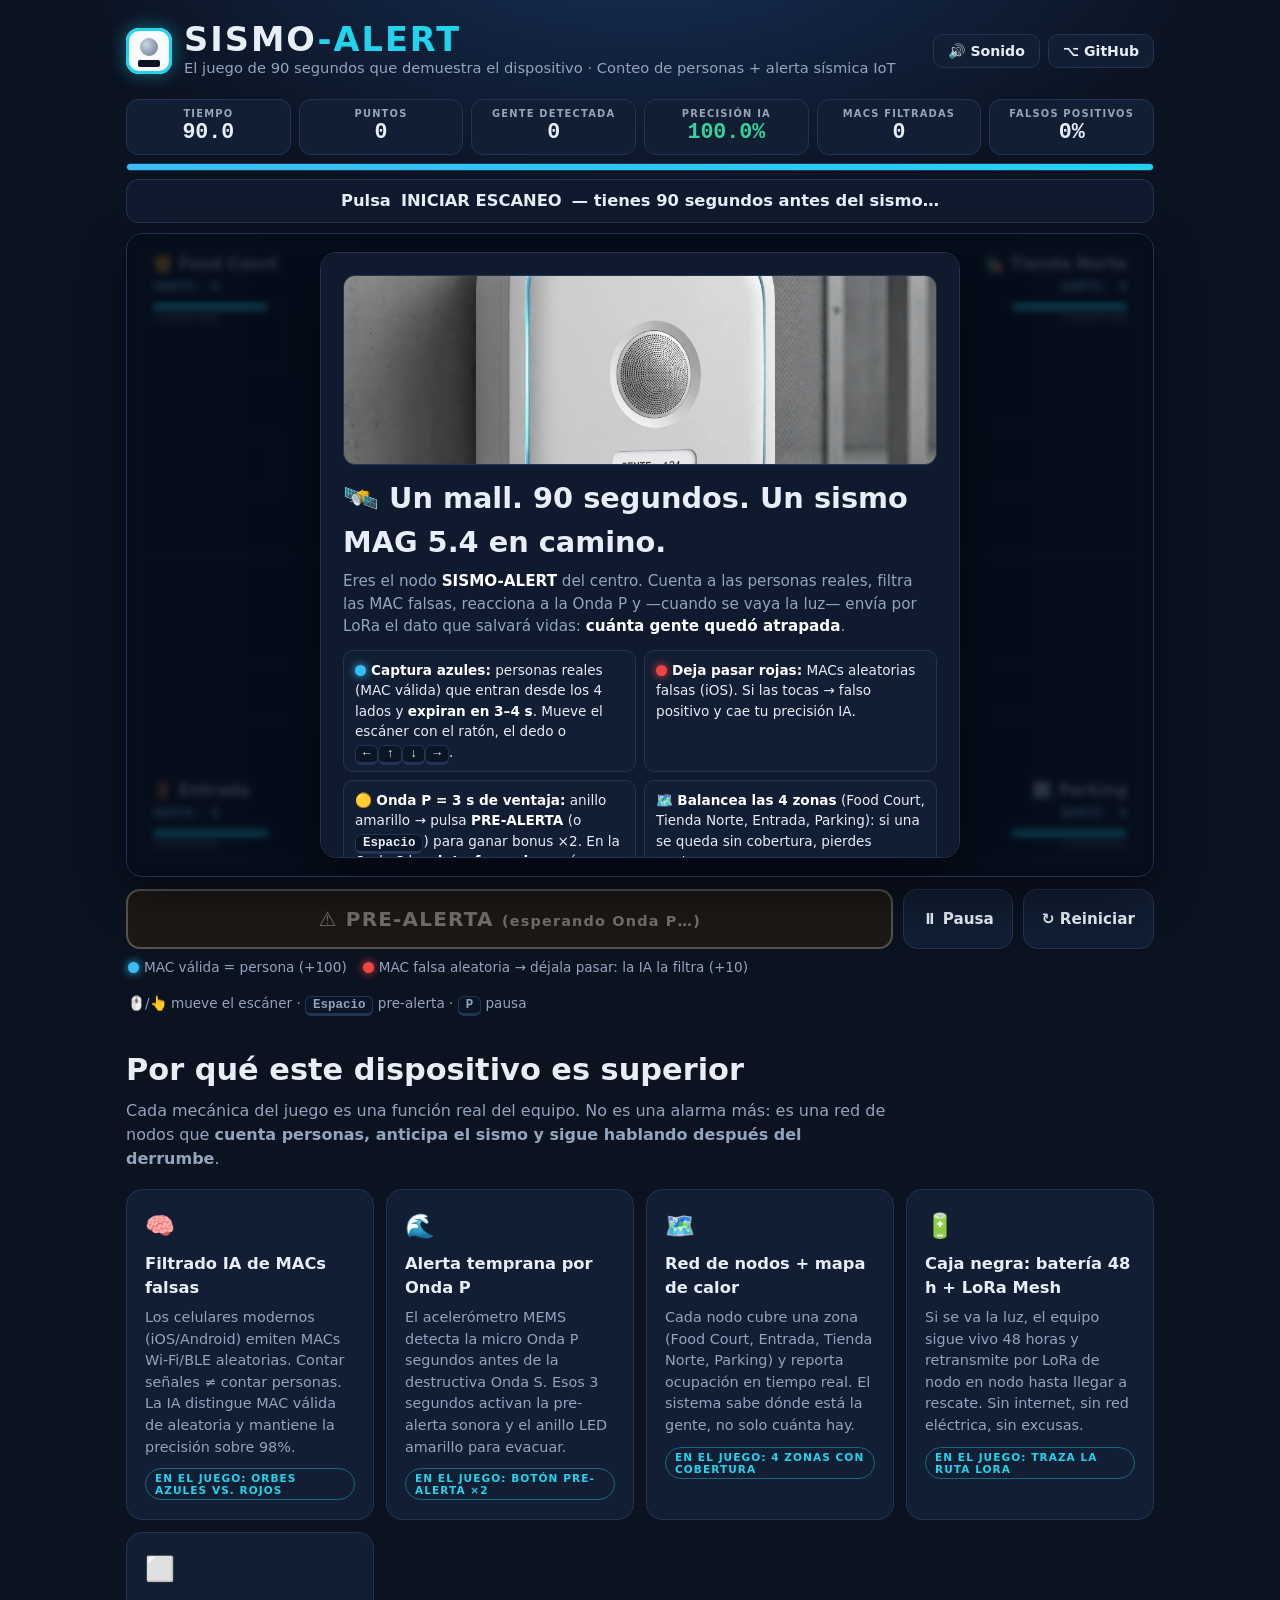
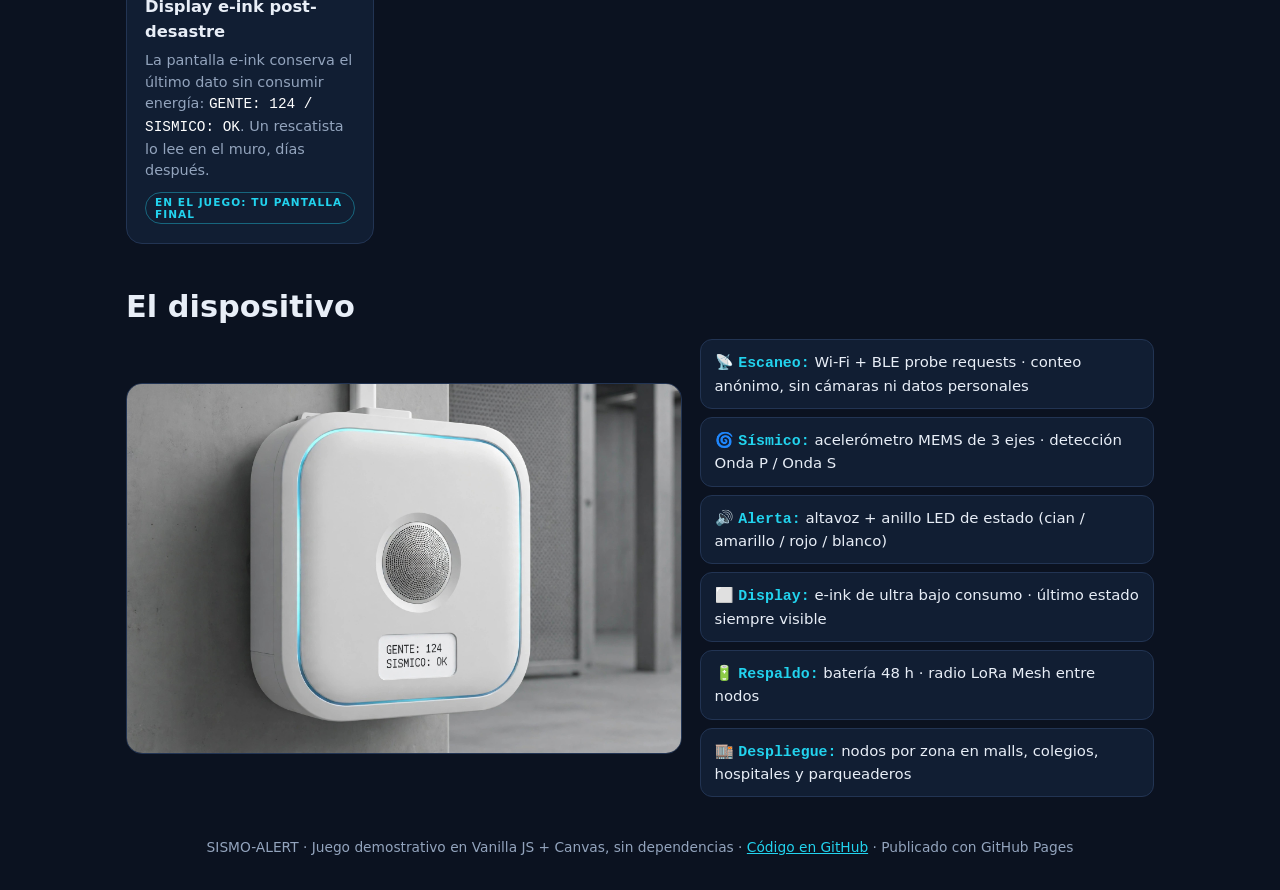
==== commit 18d80913: "Nightmare difficulty: short-lived orbs + 6s zigzag LoRa route Detection (general, not only during qu" ====
--- a/index.html
+++ b/index.html
@@ -178,11 +178,11 @@
         <h2>🛰️ Un mall. 90 segundos. Un sismo MAG 5.4 en camino.</h2>
         <p>Eres el nodo <b style="color:#fff">SISMO-ALERT</b> del centro. Cuenta a las personas reales, filtra las MAC falsas, reacciona a la Onda P y —cuando se vaya la luz— envía por LoRa el dato que salvará vidas: <b style="color:#fff">cuánta gente quedó atrapada</b>.</p>
         <div class="howto">
-          <div><span class="dot blue"></span><b>Captura azules:</b> personas reales (MAC válida). Mueve el escáner con el ratón, el dedo o <span class="kbd">←</span><span class="kbd">↑</span><span class="kbd">↓</span><span class="kbd">→</span>.</div>
+          <div><span class="dot blue"></span><b>Captura azules:</b> personas reales (MAC válida) que entran desde los 4 lados y <b>expiran en 3–4 s</b>. Mueve el escáner con el ratón, el dedo o <span class="kbd">←</span><span class="kbd">↑</span><span class="kbd">↓</span><span class="kbd">→</span>.</div>
           <div><span class="dot red"></span><b>Deja pasar rojas:</b> MACs aleatorias falsas (iOS). Si las tocas → falso positivo y cae tu precisión IA.</div>
           <div>🟡 <b>Onda P = 3 s de ventaja:</b> anillo amarillo → pulsa <b>PRE-ALERTA</b> (o <span class="kbd">Espacio</span>) para ganar bonus ×2. En la Onda S hay <b>interferencia</b>: escáner más chico, señales que parpadean/pierden color, polvo y grietas en el plano.</div>
           <div>🗺️ <b>Balancea las 4 zonas</b> (Food Court, Tienda Norte, Entrada, Parking): si una se queda sin cobertura, pierdes puntos.</div>
-          <div>⬛ <b>Modo caja negra:</b> tras el apagón, traza la línea LoRa uniendo los 3 nodos hasta RESCATE.</div>
+          <div>⬛ <b>Modo caja negra:</b> tras el apagón, une los 3 nodos hasta RESCATE en ruta <b>zigzag</b> (cambia cada partida) en solo <b>6 segundos</b>.</div>
           <div>⏱️ <b>El anillo LED es el estado:</b> <span style="color:var(--cyan)">cian</span> = OK · <span style="color:var(--yellow)">amarillo</span> = Onda P · <span style="color:var(--red)">rojo</span> = Onda S · blanco = batería/e-ink.</div>
         </div>
         <button class="btn-big" id="btnStart" type="button">▶&nbsp; INICIAR ESCANEO (90 s)</button>
@@ -333,7 +333,7 @@
     mult:1, multUntil:0, preHits:0,
     orbs:[], spawnIn:0, shake:0, ringFlashUntil:0, ringFlashColor:'#34d399',
     zones: ZONE_NAMES.map(n=>({name:n, count:0, coverage:100})),
-    scanner:{ x:W/2, y:H-130, r:54, seen:false },
+    scanner:{ x:W/2, y:H-130, r:48, seen:false },
     keys:{}, fired:{}, pWin:null, sWave:null,
     blackbox:null, battery:100, loraDone:false, endAt:null,
     pointerDown:false, trail:[], particles:[], dust:[], cracks:[]
@@ -381,11 +381,18 @@
 function startBlackbox(){
   G.orbs = []; G.battery = 100;
   const N = (x,y,label)=>({x,y,label,linked:false});
-  G.blackbox = { startedAt: G.t, idx:0,
-    nodes:[ N(150,130,'NODO 1'), N(810,120,'NODO 2'), N(825,470,'NODO 3'), N(120,485,'✚ RESCATE') ] };
+  const rnd = (a,b) => a + Math.random() * (b - a);
+  /* Ruta en ZIGZAG con posiciones irregulares que cambian en cada partida
+     (nada de filas/columnas rectas): arriba-izq. -> abajo-centro-der. ->
+     arriba-der. -> RESCATE abajo-izq. Solo 6 s de ventana LoRa. */
+  G.blackbox = { startedAt: G.t, deadline: G.t + 6, idx:0,
+    nodes:[ N(rnd(120,270), rnd(95,175),  'NODO 1'),
+            N(rnd(600,690), rnd(430,500), 'NODO 2'),
+            N(rnd(720,855), rnd(95,175),  'NODO 3'),
+            N(rnd(105,245), rnd(430,500), '✚ RESCATE') ] };
   document.body.classList.add('blackout');
   canvas.style.filter = 'grayscale(1) contrast(1.15)';
-  setBanner('⬛ MODO CAJA NEGRA · BATERÍA 48H · Arrastra desde el dispositivo uniendo NODO 1 → 2 → 3 → ✚ RESCATE para enviar por LoRa: GENTE ATRAPADA', 'blackbox');
+  setBanner('⬛ MODO CAJA NEGRA · ⏱ ¡SOLO 6 SEGUNDOS de ventana LoRa! Une NODO 1 → 2 → 3 → ✚ RESCATE (ruta en zigzag) para enviar: GENTE ATRAPADA', 'blackbox');
   sfx.fail(); setTimeout(()=>sfx.link(), 350);
 }
 function endGame(){
@@ -469,17 +476,20 @@
    desde arriba, las zonas superiores capturarían casi todo primero.
    Carriles que evitan la columna/fila del dispositivo central. */
 function spawnOrb(){
-  const red = Math.random() < (G.t < 30 ? 0.34 : 0.44);
-  const sp = 92 + G.t*1.15 + Math.random()*46;
+  /* MODO PESADILLA: más señales falsas, más velocidad y vida útil de solo
+     3-4 s por circulito: si no lo capturas (o lo dejas filtrar) a tiempo, expira. */
+  const red = Math.random() < (G.t < 30 ? 0.38 : 0.48);
+  const sp = 150 + G.t*1.5 + Math.random()*55;
+  const ttl = G.t < 30 ? 3.4 + Math.random()*0.6 : 3.0 + Math.random()*0.7;
   const laneX = () => Math.random() < 0.5 ? 34 + Math.random()*300 : 626 + Math.random()*300; /* columnas laterales */
   const laneY = () => Math.random() < 0.5 ? 36 + Math.random()*124 : 440 + Math.random()*124; /* filas sup./inf. */
   const dir = Math.floor(Math.random() * 4); /* 0 abajo↓ · 1 arriba↑ · 2 derecha→ · 3 izquierda← */
   let x, y, vx = 0, vy = 0;
   if(dir === 0){ x = laneX(); y = -24;   vy =  sp; }
   else if(dir === 1){ x = laneX(); y = H+24; vy = -sp; }
-  else if(dir === 2){ x = -24;   y = laneY(); vx =  sp; }
-  else { x = W+24; y = laneY(); vx = -sp; }
-  G.orbs.push({ x, y, vx, vy, r:14 + Math.random()*5, red, wob: Math.random()*Math.PI*2 });
+  else if(dir === 2){ x = -24;   y = laneY(); vx =  sp * 1.35; } /* el eje horizontal es más largo */
+  else { x = W+24; y = laneY(); vx = -sp * 1.35; }
+  G.orbs.push({ x, y, vx, vy, age:0, ttl, r:14 + Math.random()*5, red, wob: Math.random()*Math.PI*2 });
 }
 /* Grietas en el plano cuando golpea la Onda S (persisten en modo caja negra) */
 function makeCracks(n){
@@ -535,7 +545,7 @@
   if(G.keys['ArrowUp'])    s.y -= KS; if(G.keys['ArrowDown'])  s.y += KS;
   s.x = clamp(s.x, 20, W-20); s.y = clamp(s.y, 20, H-20);
   /* INTERFERENCIA SÍSMICA: durante la Onda S el radio de detección se encoge */
-  const targetR = G.sWave ? (G.sWave.big ? 28 : 34) : 54;
+  const targetR = G.sWave ? (G.sWave.big ? 24 : 30) : 48;
   s.r += (targetR - s.r) * Math.min(1, dt * 5);
 
   /* Cobertura por zonas */
@@ -549,12 +559,12 @@
   /* Orbes */
   if(!G.blackbox){
     G.spawnIn -= dt;
-    const interval = t < 30 ? 0.62 : 0.46;
+    const interval = t < 30 ? 0.50 : 0.38;
     if(G.spawnIn <= 0){ spawnOrb(); G.spawnIn = interval * (0.75 + Math.random()*0.5); }
   }
   for(let i = G.orbs.length-1; i >= 0; i--){
     const o = G.orbs[i];
-    o.wob += dt*3;
+    o.wob += dt*3; o.age += dt;
     /* movimiento según su dirección de entrada + vaivén perpendicular */
     const boost = G.sWave ? 1.25 : 1;
     o.x += o.vx * boost * dt; o.y += o.vy * boost * dt;
@@ -569,7 +579,7 @@
       }
       G.orbs.splice(i,1); continue;
     }
-    if(o.y > H + 26 || o.y < -26 || o.x < -26 || o.x > W + 26){ /* sale por cualquier lado */
+    if(o.age >= o.ttl || o.y > H + 26 || o.y < -26 || o.x < -26 || o.x > W + 26){ /* expira o sale por cualquier lado */
       if(o.red){ G.filtered++; G.score += 10; sfx.filter(); }
       else{ G.missed++; G.score = Math.max(0, G.score - 25); }
       G.orbs.splice(i,1);
@@ -591,10 +601,11 @@
 
   /* Caja negra: batería + ruta LoRa */
   if(G.blackbox){
-    G.battery = Math.max(80, 100 - (t - G.blackbox.startedAt) * 0.59);
+    G.battery = Math.max(80, 100 - (t - G.blackbox.startedAt) * 1.8);
     const bb = G.blackbox, target = bb.nodes[bb.idx];
+    if(!G.loraDone && t >= bb.deadline) endGame(); /* se cerró la ventana LoRa de 6 s */
     if(target){
-      const near = (p) => Math.hypot(p.x-target.x, p.y-target.y) < 48;
+      const near = (p) => Math.hypot(p.x-target.x, p.y-target.y) < 32; /* enlace más preciso */
       if(near(s) || G.trail.some(near)){
         target.linked = true; bb.idx++; G.score += 250; burst(target.x,target.y,'#ffffff',16); sfx.link();
         if(bb.idx >= bb.nodes.length){
@@ -686,7 +697,11 @@
   const lost = !!G.sWave && Math.sin(now/90 + o.wob*2.7) < -0.72;
   const c = lost ? '#94a3b8' : (o.red ? '#ef4444' : '#38bdf8');
   ctx.save();
-  if(G.sWave) ctx.globalAlpha = 0.45 + 0.55 * Math.abs(Math.sin(now/70 + o.wob*3));
+  /* se desvanece en su último tramo de vida (aviso visual de expiración) */
+  const remainT = o.ttl - o.age;
+  let alpha = remainT < 0.85 ? clamp(remainT / 0.85, 0.16, 1) : 1;
+  if(G.sWave) alpha *= 0.45 + 0.55 * Math.abs(Math.sin(now/70 + o.wob*3));
+  ctx.globalAlpha = alpha;
   ctx.shadowColor = c; ctx.shadowBlur = 16;
   ctx.fillStyle = c; ctx.beginPath(); ctx.arc(o.x,o.y,o.r,0,7); ctx.fill();
   ctx.shadowBlur = 0;
@@ -805,6 +820,11 @@
     ctx.font = '800 12px ui-monospace,monospace'; ctx.textAlign = 'center'; ctx.textBaseline = 'top';
     ctx.fillStyle = '#fff'; ctx.fillText(n.label + (n.linked ? ' ✓' : ''), n.x, n.y + pulse + 7);
   });
+  /* cuenta regresiva de la ventana LoRa (parpadea en rojo los últimos 2 s) */
+  const remainBB = Math.max(0, bb.deadline - G.t);
+  ctx.font = '800 26px ui-monospace,monospace'; ctx.textAlign = 'center'; ctx.textBaseline = 'top';
+  ctx.fillStyle = (!G.loraDone && remainBB < 2 && Math.sin(now/120) > 0) ? '#f87171' : '#ffffff';
+  ctx.fillText(G.loraDone ? '✓ DATO ENVIADO' : '⏱ VENTANA LoRa: ' + remainBB.toFixed(1) + ' s', W/2, 92);
   /* batería */
   ctx.font = '700 14px ui-monospace,monospace'; ctx.textAlign = 'left';
   ctx.fillStyle = '#fff';
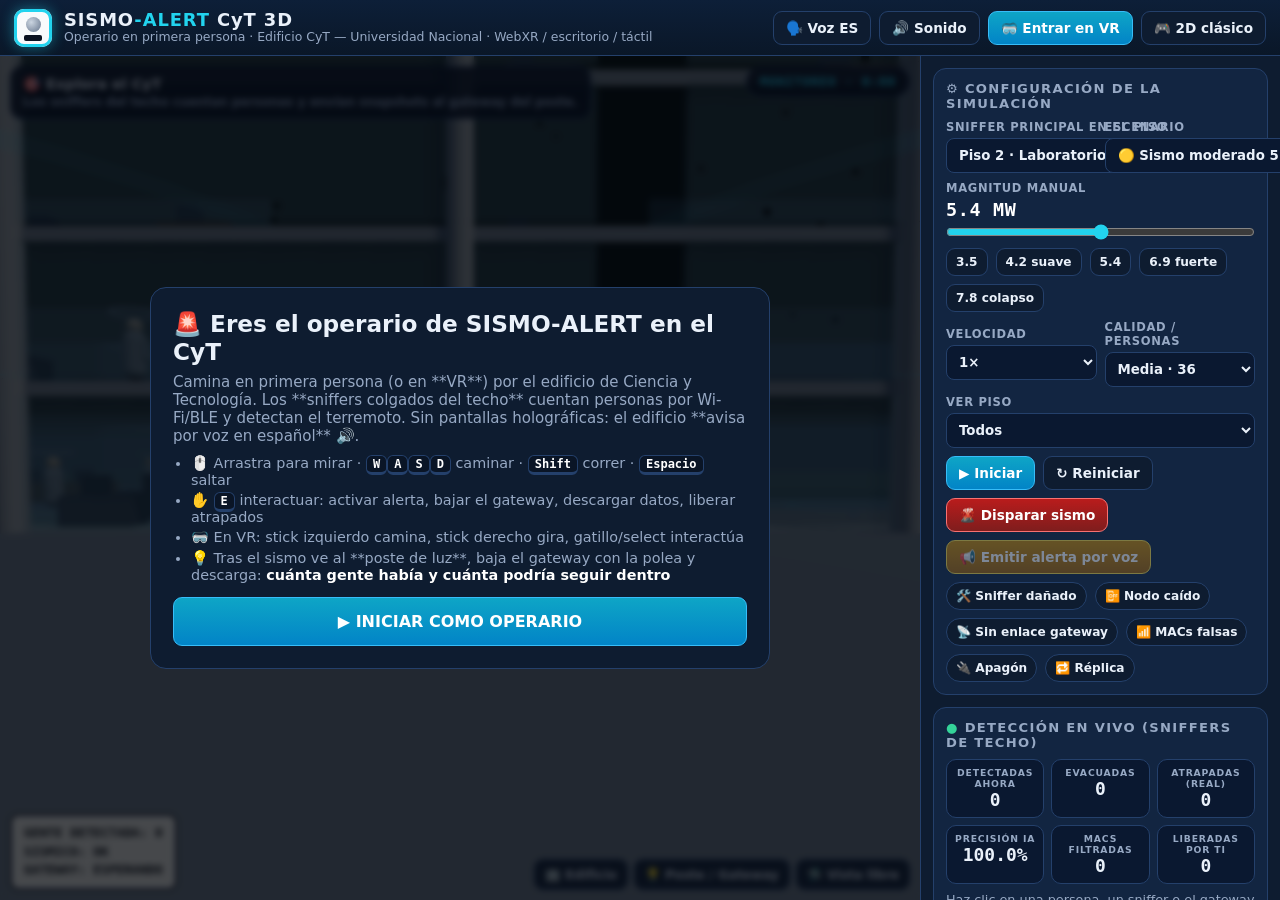
==== commit 0316f576: "Immersive 3D/VR CyT experience: first-person operator + pole gateway Rebuild SISMO-ALERT as a WebXR " ====
--- a/index.html
+++ b/index.html
@@ -3,906 +3,203 @@
 <head>
 <meta charset="UTF-8">
 <meta name="viewport" content="width=device-width, initial-scale=1.0, viewport-fit=cover">
-<title>SISMO-ALERT — El juego · Detección de personas + alerta sísmica IoT</title>
-<meta name="description" content="Juego web de 90 segundos que demuestra el dispositivo SISMO-ALERT: filtrado IA de MACs falsas, alerta temprana por Onda P, red de nodos por zonas y modo caja negra con batería 48h + LoRa Mesh.">
-<meta property="og:title" content="SISMO-ALERT — El juego">
-<meta property="og:description" content="90 segundos. Un sismo MAG 5.4. ¿Puede tu escáner contar a todas las personas antes del apagón?">
+<title>SISMO-ALERT CyT 3D — Operario VR · Edificio CyT Universidad Nacional</title>
+<meta name="description" content="Juego inmersivo 3D/WebXR en el edificio CyT de la Universidad Nacional: sniffers de techo con voz en español detectan personas y el terremoto; el gateway de un poste de luz guarda cuánta gente había y cuánta podría seguir dentro.">
+<meta property="og:title" content="SISMO-ALERT CyT 3D — Operario VR">
 <meta property="og:image" content="https://nicolashg2004.github.io/juegoDiseno/modelo.jpg">
-<meta property="og:type" content="website">
-<meta name="theme-color" content="#0b1220">
-<link rel="icon" href="data:image/svg+xml,%3Csvg xmlns='http://www.w3.org/2000/svg' viewBox='0 0 64 64'%3E%3Crect x='6' y='6' width='52' height='52' rx='14' fill='%23f8fafc'/%3E%3Crect x='6' y='6' width='52' height='52' rx='14' fill='none' stroke='%2322d3ee' stroke-width='4'/%3E%3Ccircle cx='32' cy='30' r='11' fill='%2394a3b8'/%3E%3Crect x='20' y='44' width='24' height='9' rx='2' fill='%230b1220'/%3E%3C/svg%3E">
-<style>
-  :root{
-    --bg:#0b1220; --bg2:#0f1a2e; --panel:#111e33; --line:#223453;
-    --ink:#e8eef7; --muted:#93a4bd; --cyan:#22d3ee; --blue:#38bdf8;
-    --red:#f87171; --red2:#ef4444; --yellow:#facc15; --green:#34d399;
-    --eink:#f4f1e6; --radius:16px;
-    --mono:ui-monospace,'Cascadia Mono',SFMono-Regular,Menlo,Consolas,monospace;
-    --sans:system-ui,-apple-system,'Segoe UI',Roboto,'Helvetica Neue',Arial,sans-serif;
-  }
-  *{box-sizing:border-box;margin:0;padding:0}
-  html{scroll-behavior:smooth}
-  body{background:radial-gradient(1100px 550px at 50% -80px,#173058 0%,var(--bg) 55%) fixed var(--bg);
-       color:var(--ink);font-family:var(--sans);line-height:1.5;transition:background .6s}
-  body.blackout{background:#000}
-  body.blackout .dim-when-dark{opacity:.25;filter:grayscale(1)}
-  a{color:var(--cyan)}
-  .wrap{max-width:1060px;margin:0 auto;padding:0 16px}
-
-  /* ---------- Header ---------- */
-  header{padding:22px 0 6px;display:flex;align-items:center;gap:14px;flex-wrap:wrap}
-  .logo{display:flex;align-items:center;gap:12px}
-  .logo-mark{width:46px;height:46px;border-radius:13px;background:#f8fafc;position:relative;flex:none;
-    box-shadow:inset 0 0 0 3px var(--cyan),0 0 18px rgba(34,211,238,.45)}
-  .logo-mark::before{content:"";position:absolute;inset:0;margin:auto;width:18px;height:18px;border-radius:50%;
-    background:radial-gradient(circle at 35% 35%,#cbd5e1,#64748b);top:-8px}
-  .logo-mark::after{content:"";position:absolute;left:0;right:0;margin:auto;bottom:7px;width:22px;height:7px;border-radius:2px;background:#0b1220}
-  h1{font-size:clamp(1.45rem,3.4vw,2.1rem);letter-spacing:.06em;line-height:1.05}
-  h1 .accent{color:var(--cyan)}
-  .subtitle{color:var(--muted);font-size:.92rem}
-  .header-actions{margin-left:auto;display:flex;gap:8px;align-items:center}
-  .btn{appearance:none;border:1px solid var(--line);background:var(--panel);color:var(--ink);
-    border-radius:10px;padding:8px 14px;font:600 .88rem var(--sans);cursor:pointer;text-decoration:none;
-    display:inline-flex;align-items:center;gap:7px;transition:.15s}
-  .btn:hover{border-color:var(--cyan);color:#fff}
-  .btn:focus-visible,button:focus-visible{outline:2px solid var(--cyan);outline-offset:2px}
-
-  /* ---------- HUD ---------- */
-  .hud{display:grid;grid-template-columns:repeat(6,1fr);gap:8px;margin:14px 0 8px}
-  .chip{background:var(--panel);border:1px solid var(--line);border-radius:12px;padding:8px 10px;text-align:center;min-width:0}
-  .chip .k{display:block;font:700 .62rem var(--sans);letter-spacing:.12em;color:var(--muted);text-transform:uppercase;white-space:nowrap}
-  .chip .v{display:block;font:700 clamp(1rem,2.6vw,1.35rem) var(--mono);line-height:1.25;white-space:nowrap}
-  .chip.alert{border-color:var(--red2);box-shadow:0 0 0 1px var(--red2),0 0 16px rgba(239,68,68,.35)}
-  .chip.boost{border-color:var(--green);box-shadow:0 0 0 1px var(--green)}
-  #hudPrecision.good{color:var(--green)} #hudPrecision.warn{color:var(--yellow)} #hudPrecision.bad{color:var(--red)}
-
-  .timerbar{height:8px;background:#0a1526;border:1px solid var(--line);border-radius:99px;overflow:hidden;margin-bottom:8px}
-  #timerFill{height:100%;width:100%;background:linear-gradient(90deg,var(--blue),var(--cyan));transition:width .2s linear}
-  #timerFill.danger{background:linear-gradient(90deg,var(--red2),#f97316)}
-
-  #banner{min-height:44px;display:flex;align-items:center;justify-content:center;text-align:center;gap:10px;
-    border:1px solid var(--line);border-radius:12px;background:var(--bg2);padding:8px 14px;
-    font-weight:700;font-size:clamp(.85rem,2.2vw,1.02rem);margin-bottom:10px}
-  #banner.pwave{background:#3a2f05;border-color:var(--yellow);color:#fde68a;animation:pulseB .5s infinite alternate}
-  #banner.swave{background:#3d0a0a;border-color:var(--red2);color:#fecaca;animation:pulseB .25s infinite alternate}
-  #banner.success{background:#052e22;border-color:var(--green);color:#a7f3d0}
-  #banner.blackbox{background:#050505;border-color:#e5e5e5;color:#fff;font-family:var(--mono);letter-spacing:.04em}
-  @keyframes pulseB{from{filter:brightness(.92)}to{filter:brightness(1.25)}}
-
-  /* ---------- Canvas / game ---------- */
-  .game-shell{position:relative;border:1px solid var(--line);border-radius:var(--radius);overflow:hidden;background:#0a1526;
-    box-shadow:0 18px 50px rgba(0,0,0,.45)}
-  canvas{display:block;width:100%;height:auto;aspect-ratio:960/600;touch-action:none;cursor:crosshair}
-  .overlay{position:absolute;inset:0;display:flex;align-items:center;justify-content:center;padding:18px;
-    background:rgba(4,10,20,.78);backdrop-filter:blur(3px);z-index:5}
-  .overlay[hidden]{display:none}
-  .card{background:var(--bg2);border:1px solid var(--line);border-radius:var(--radius);max-width:640px;width:100%;
-    padding:22px;max-height:100%;overflow:auto;box-shadow:0 20px 60px rgba(0,0,0,.5)}
-  .card h2{font-size:clamp(1.3rem,3vw,1.8rem);margin-bottom:6px}
-  .card p{color:var(--muted);font-size:.95rem;margin-bottom:10px}
-  .hero-img{width:100%;height:190px;object-fit:cover;object-position:50% 45%;border-radius:12px;border:1px solid var(--line);margin-bottom:12px;display:block}
-  .howto{display:grid;grid-template-columns:1fr 1fr;gap:8px;margin:12px 0}
-  .howto div{background:var(--panel);border:1px solid var(--line);border-radius:10px;padding:9px 11px;font-size:.85rem}
-  .howto b{color:#fff}
-  .dot{display:inline-block;width:11px;height:11px;border-radius:50%;vertical-align:-1px;margin-right:5px}
-  .dot.blue{background:var(--blue);box-shadow:0 0 8px var(--blue)} .dot.red{background:var(--red2);box-shadow:0 0 8px var(--red2)}
-  .btn-big{background:linear-gradient(180deg,#0ea5c6,#0284c7);border:1px solid #38bdf8;color:#fff;width:100%;
-    font:800 1.05rem var(--sans);letter-spacing:.05em;border-radius:12px;padding:14px;cursor:pointer;transition:.15s}
-  .btn-big:hover{filter:brightness(1.15)}
-  .kbd{font:700 .78rem var(--mono);background:#0a1526;border:1px solid var(--line);border-bottom-width:3px;border-radius:6px;padding:1px 7px}
-
-  /* E-ink final display */
-  .eink{background:var(--eink);color:#111;border-radius:10px;padding:22px 20px;font-family:var(--mono);
-    border:2px solid #111;box-shadow:inset 0 0 0 4px #fff, inset 0 0 40px rgba(0,0,0,.08);margin-bottom:14px}
-  .eink .row{display:flex;justify-content:space-between;gap:12px;font-size:clamp(1.15rem,3.4vw,1.7rem);font-weight:700;letter-spacing:.03em;padding:3px 0}
-  .eink .row + .row{border-top:2px dashed rgba(0,0,0,.25)}
-  .eink small{display:block;text-align:center;margin-top:10px;font-size:.72rem;letter-spacing:.14em;color:#444}
-  .breakdown{display:grid;grid-template-columns:repeat(3,1fr);gap:8px;margin-bottom:14px}
-  .breakdown .chip .v{font-size:1.1rem}
-  .rating{text-align:center;font:800 1.05rem var(--sans);letter-spacing:.08em;color:var(--yellow);margin-bottom:14px;text-transform:uppercase}
-
-  /* Controls */
-  .controls{display:flex;gap:10px;margin:12px 0 4px;flex-wrap:wrap;align-items:stretch}
-  #btnPreAlert{flex:1 1 260px;font:800 clamp(1rem,2.8vw,1.25rem) var(--sans);letter-spacing:.06em;border-radius:14px;
-    border:2px solid #57534e;background:#1c1917;color:#78716c;padding:16px;cursor:not-allowed;transition:.15s}
-  #btnPreAlert.armed{background:linear-gradient(180deg,#facc15,#eab308);border-color:#fef08a;color:#1c1005;cursor:pointer;
-    box-shadow:0 0 26px rgba(250,204,21,.55);animation:pulseB .35s infinite alternate}
-  #btnPreAlert.armed:active{transform:scale(.98)}
-  .controls .btn{padding:0 18px;border-radius:14px;font-size:.95rem}
-  .legend{display:flex;gap:16px;flex-wrap:wrap;color:var(--muted);font-size:.85rem;margin:8px 2px 0}
-
-  /* ---------- pitch sections ---------- */
-  section.pitch{padding:34px 0 6px}
-  section.pitch h2{font-size:clamp(1.35rem,3vw,1.9rem);margin-bottom:6px}
-  section.pitch .lead{color:var(--muted);max-width:760px;margin-bottom:18px}
-  .features{display:grid;grid-template-columns:repeat(auto-fit,minmax(225px,1fr));gap:12px}
-  .feature{background:var(--panel);border:1px solid var(--line);border-radius:var(--radius);padding:18px}
-  .feature .ico{font-size:1.5rem;display:block;margin-bottom:8px}
-  .feature h3{font-size:1.02rem;margin-bottom:6px}
-  .feature p{color:var(--muted);font-size:.9rem}
-  .feature .tag{display:inline-block;margin-top:10px;font:700 .66rem var(--sans);letter-spacing:.1em;text-transform:uppercase;
-    color:var(--cyan);border:1px solid rgba(34,211,238,.4);border-radius:99px;padding:3px 9px}
-  .device-shot{display:grid;grid-template-columns:1.1fr .9fr;gap:18px;align-items:center;margin-top:10px}
-  .device-shot img{width:100%;border-radius:var(--radius);border:1px solid var(--line);display:block}
-  .specs{list-style:none;display:grid;gap:8px}
-  .specs li{background:var(--panel);border:1px solid var(--line);border-radius:12px;padding:11px 14px;font-size:.93rem}
-  .specs b{font-family:var(--mono);color:var(--cyan)}
-  footer{color:var(--muted);font-size:.86rem;padding:34px 0 40px;text-align:center}
-  @media (max-width:680px){
-    .hud{grid-template-columns:repeat(3,1fr)}
-    .howto{grid-template-columns:1fr}
-    .device-shot{grid-template-columns:1fr}
-    .hero-img{height:140px}
-    .header-actions{margin-left:0}
-  }
-  @media (prefers-reduced-motion:reduce){ #banner.pwave,#banner.swave,#btnPreAlert.armed{animation:none} }
-</style>
+<meta name="theme-color" content="#07111f">
+<link rel="icon" href="data:image/svg+xml,%3Csvg xmlns='http://www.w3.org/2000/svg' viewBox='0 0 64 64'%3E%3Crect x='6' y='6' width='52' height='52' rx='14' fill='%23f8fafc'/%3E%3Crect x='6' y='6' width='52' height='52' rx='14' fill='none' stroke='%2322d3ee' stroke-width='4'/%3E%3Ccircle cx='32' cy='30' r='11' fill='%2394a3b8'/%3E%3Crect x='20' y='44' width='24' height='9' rx='2' fill='%2307111f'/%3E%3C/svg%3E">
+<link rel="stylesheet" href="css/immersive.css">
 </head>
 <body>
-<div class="wrap">
-
-  <header>
-    <div class="logo">
-      <div class="logo-mark" aria-hidden="true"></div>
-      <div>
-        <h1>SISMO<span class="accent">-ALERT</span></h1>
-        <p class="subtitle">El juego de 90 segundos que demuestra el dispositivo · Conteo de personas + alerta sísmica IoT</p>
-      </div>
+<header>
+  <div class="mark" aria-hidden="true"></div>
+  <div>
+    <h1>SISMO<span>-ALERT</span> CyT 3D</h1>
+    <div class="sub">Operario en primera persona · Edificio CyT — Universidad Nacional · WebXR / escritorio / táctil</div>
+  </div>
+  <nav>
+    <button class="btn" id="btnVoice" type="button" aria-pressed="true">🗣️ Voz ES</button>
+    <button class="btn" id="btnSound" type="button" aria-pressed="true">🔊 Sonido</button>
+    <button class="btn primary" id="btnVR" type="button">🥽 Entrar en VR</button>
+    <a class="btn" href="clasico.html">🎮 2D clásico</a>
+  </nav>
+</header>
+
+<main>
+  <section id="viewport" aria-label="Vista 3D del edificio CyT">
+    <div id="crosshair" aria-hidden="true"></div>
+    <div class="hud-top">
+      <div id="objective">🎯 Explora el CyT<small>Los sniffers del techo están contando personas y enviando datos al gateway del poste.</small></div>
+      <div id="phaseTag">MONITOREO · 0:00</div>
     </div>
-    <div class="header-actions dim-when-dark">
-      <button class="btn" id="btnSound" type="button" aria-pressed="true">🔊 Sonido</button>
-      <a class="btn" href="https://github.com/NicolasHG2004/juegoDiseno" target="_blank" rel="noopener">⌥ GitHub</a>
+    <div id="prompt"></div>
+    <div id="subtitle" role="status" aria-live="polite"></div>
+    <div id="einkMini">GENTE: —<br>SISMICO: OK<br>GATEWAY: —</div>
+    <div class="view-btns">
+      <button class="btn" id="btnViewBuilding" type="button">🏢 Edificio</button>
+      <button class="btn" id="btnViewPole" type="button">💡 Poste / Gateway</button>
+      <button class="btn" id="btnFreeCam" type="button" aria-pressed="false">🛸 Vista libre</button>
     </div>
-  </header>
-
-  <!-- HUD -->
-  <div class="hud dim-when-dark" aria-label="Marcadores del juego">
-    <div class="chip" id="chipTime"><span class="k">Tiempo</span><span class="v" id="hudTime">90.0</span></div>
-    <div class="chip" id="chipScore"><span class="k">Puntos</span><span class="v" id="hudScore">0</span></div>
-    <div class="chip"><span class="k">Gente detectada</span><span class="v" id="hudGente">0</span></div>
-    <div class="chip"><span class="k">Precisión IA</span><span class="v good" id="hudPrecision">100.0%</span></div>
-    <div class="chip"><span class="k">MACs filtradas</span><span class="v" id="hudFiltered">0</span></div>
-    <div class="chip"><span class="k">Falsos positivos</span><span class="v" id="hudFalse">0%</span></div>
-  </div>
-  <div class="timerbar dim-when-dark" aria-hidden="true"><div id="timerFill"></div></div>
-  <div id="banner" role="status" aria-live="polite">Pulsa <b>INICIAR ESCANEO</b> — tienes 90 segundos antes del sismo…</div>
-
-  <!-- GAME -->
-  <div class="game-shell">
-    <canvas id="game" width="960" height="600" aria-label="Canvas del juego SISMO-ALERT"></canvas>
-
-    <!-- START -->
-    <div class="overlay" id="startScreen">
-      <div class="card">
-        <img class="hero-img" src="modelo.jpg" alt="Dispositivo SISMO-ALERT instalado en un muro: altavoz central, anillo LED cian y display e-ink que muestra GENTE: 124 / SISMICO: OK">
-        <h2>🛰️ Un mall. 90 segundos. Un sismo MAG 5.4 en camino.</h2>
-        <p>Eres el nodo <b style="color:#fff">SISMO-ALERT</b> del centro. Cuenta a las personas reales, filtra las MAC falsas, reacciona a la Onda P y —cuando se vaya la luz— envía por LoRa el dato que salvará vidas: <b style="color:#fff">cuánta gente quedó atrapada</b>.</p>
-        <div class="howto">
-          <div><span class="dot blue"></span><b>Captura azules:</b> personas reales (MAC válida) que entran desde los 4 lados y <b>expiran en 3–4 s</b>. Mueve el escáner con el ratón, el dedo o <span class="kbd">←</span><span class="kbd">↑</span><span class="kbd">↓</span><span class="kbd">→</span>.</div>
-          <div><span class="dot red"></span><b>Deja pasar rojas:</b> MACs aleatorias falsas (iOS). Si las tocas → falso positivo y cae tu precisión IA.</div>
-          <div>🟡 <b>Onda P = 3 s de ventaja:</b> anillo amarillo → pulsa <b>PRE-ALERTA</b> (o <span class="kbd">Espacio</span>) para ganar bonus ×2. En la Onda S hay <b>interferencia</b>: escáner más chico, señales que parpadean/pierden color, polvo y grietas en el plano.</div>
-          <div>🗺️ <b>Balancea las 4 zonas</b> (Food Court, Tienda Norte, Entrada, Parking): si una se queda sin cobertura, pierdes puntos.</div>
-          <div>⬛ <b>Modo caja negra:</b> tras el apagón, une los 3 nodos hasta RESCATE en ruta <b>zigzag</b> (cambia cada partida) en solo <b>6 segundos</b>.</div>
-          <div>⏱️ <b>El anillo LED es el estado:</b> <span style="color:var(--cyan)">cian</span> = OK · <span style="color:var(--yellow)">amarillo</span> = Onda P · <span style="color:var(--red)">rojo</span> = Onda S · blanco = batería/e-ink.</div>
-        </div>
-        <button class="btn-big" id="btnStart" type="button">▶&nbsp; INICIAR ESCANEO (90 s)</button>
-      </div>
-    </div>
-
-    <!-- END / E-INK -->
-    <div class="overlay" id="endScreen" hidden>
-      <div class="card">
-        <h2 style="text-align:center;margin-bottom:4px">⬛ Esto ve el rescatista entre los escombros:</h2>
-        <p style="text-align:center">Sin red eléctrica. Sin Wi-Fi. El display e-ink sigue encendido con el último dato.</p>
-        <div class="eink" role="img" aria-label="Display e-ink final del dispositivo">
-          <div class="row"><span>GENTE:</span><span id="einkGente">0</span></div>
-          <div class="row"><span>SISMICO:</span><span>ALERTA</span></div>
-          <div class="row"><span>BATERIA:</span><span id="einkBat">87%</span></div>
-          <div class="row"><span>LORA:</span><span id="einkLora">—</span></div>
-          <small>SISMO-ALERT · MODO CAJA NEGRA · AUTONOMÍA 48H</small>
-        </div>
-        <div class="rating" id="finalRating">—</div>
-        <div class="breakdown">
-          <div class="chip"><span class="k">Puntos</span><span class="v" id="finScore">0</span></div>
-          <div class="chip"><span class="k">Precisión IA</span><span class="v" id="finPrecision">—</span></div>
-          <div class="chip"><span class="k">Filtradas</span><span class="v" id="finFiltered">0</span></div>
-          <div class="chip"><span class="k">Falsos +</span><span class="v" id="finFalse">0</span></div>
-          <div class="chip"><span class="k">Pre-alertas</span><span class="v" id="finPre">0/2</span></div>
-          <div class="chip"><span class="k">Sin detectar</span><span class="v" id="finMissed">0</span></div>
-        </div>
-        <button class="btn-big" id="btnAgain" type="button">↻&nbsp; JUGAR DE NUEVO</button>
-      </div>
-    </div>
-  </div>
-
-  <!-- CONTROLS -->
-  <div class="controls">
-    <button id="btnPreAlert" type="button" disabled>⚠ PRE-ALERTA <span style="font-weight:600;font-size:.72em">(esperando Onda P…)</span></button>
-    <button class="btn" id="btnPause" type="button">⏸ Pausa</button>
-    <button class="btn" id="btnRestart" type="button">↻ Reiniciar</button>
-  </div>
-  <p class="legend dim-when-dark">
-    <span><span class="dot blue"></span>MAC válida = persona (+100)</span>
-    <span><span class="dot red"></span>MAC falsa aleatoria → déjala pasar: la IA la filtra (+10)</span>
-    <span>🖱️/👆 mueve el escáner · <span class="kbd">Espacio</span> pre-alerta · <span class="kbd">P</span> pausa</span>
-  </p>
-
-  <!-- PITCH -->
-  <section class="pitch dim-when-dark">
-    <h2>Por qué este dispositivo es superior</h2>
-    <p class="lead">Cada mecánica del juego es una función real del equipo. No es una alarma más: es una red de nodos que <b>cuenta personas, anticipa el sismo y sigue hablando después del derrumbe</b>.</p>
-    <div class="features">
-      <article class="feature"><span class="ico">🧠</span><h3>Filtrado IA de MACs falsas</h3>
-        <p>Los celulares modernos (iOS/Android) emiten MACs Wi-Fi/BLE aleatorias. Contar señales ≠ contar personas. La IA distingue MAC válida de aleatoria y mantiene la precisión sobre 98%.</p>
-        <span class="tag">En el juego: orbes azules vs. rojos</span></article>
-      <article class="feature"><span class="ico">🌊</span><h3>Alerta temprana por Onda P</h3>
-        <p>El acelerómetro MEMS detecta la micro Onda P segundos antes de la destructiva Onda S. Esos 3 segundos activan la pre-alerta sonora y el anillo LED amarillo para evacuar.</p>
-        <span class="tag">En el juego: botón PRE-ALERTA ×2</span></article>
-      <article class="feature"><span class="ico">🗺️</span><h3>Red de nodos + mapa de calor</h3>
-        <p>Cada nodo cubre una zona (Food Court, Entrada, Tienda Norte, Parking) y reporta ocupación en tiempo real. El sistema sabe dónde está la gente, no solo cuánta hay.</p>
-        <span class="tag">En el juego: 4 zonas con cobertura</span></article>
-      <article class="feature"><span class="ico">🔋</span><h3>Caja negra: batería 48 h + LoRa Mesh</h3>
-        <p>Si se va la luz, el equipo sigue vivo 48 horas y retransmite por LoRa de nodo en nodo hasta llegar a rescate. Sin internet, sin red eléctrica, sin excusas.</p>
-        <span class="tag">En el juego: traza la ruta LoRa</span></article>
-      <article class="feature"><span class="ico">⬜</span><h3>Display e-ink post-desastre</h3>
-        <p>La pantalla e-ink conserva el último dato sin consumir energía: <span style="font-family:var(--mono);color:#fff">GENTE: 124 / SISMICO: OK</span>. Un rescatista lo lee en el muro, días después.</p>
-        <span class="tag">En el juego: tu pantalla final</span></article>
+    <div id="joy" aria-hidden="true"><div id="joyKnob"></div></div>
+    <button id="btnTouchInteract" type="button" aria-label="Interactuar">✋</button>
+
+    <div id="startOverlay">
+      <div class="start-card">
+        <h2>🚨 Eres el operario de SISMO-ALERT en el CyT</h2>
+        <p>Camina en primera persona (o en **VR**) por el edificio de Ciencia y Tecnología. Los **sniffers colgados del techo** cuentan personas por Wi-Fi/BLE y detectan el terremoto. Sin pantallas holográficas: el edificio **avisa por voz en español** 🔊.</p>
+        <ul>
+          <li>🖱️ Arrastra para mirar · <span class="kbd">W</span><span class="kbd">A</span><span class="kbd">S</span><span class="kbd">D</span> caminar · <span class="kbd">Shift</span> correr · <span class="kbd">Espacio</span> saltar</li>
+          <li>✋ <span class="kbd">E</span> interactuar: activar alerta, bajar el gateway, descargar datos, liberar atrapados</li>
+          <li>🥽 En VR: stick izquierdo camina, stick derecho gira, gatillo/select interactúa</li>
+          <li>💡 Tras el sismo ve al **poste de luz**, baja el gateway con la polea y descarga: <b>cuánta gente había y cuánta podría seguir dentro</b></li>
+        </ul>
+        <button class="btn primary" id="btnStart" type="button" style="width:100%;justify-content:center;padding:14px;font-size:1rem">▶ INICIAR COMO OPERARIO</button>
+      </div>
     </div>
   </section>
 
-  <section class="pitch dim-when-dark">
-    <h2>El dispositivo</h2>
-    <div class="device-shot">
-      <img src="modelo.jpg" alt="Render del dispositivo SISMO-ALERT montado en un muro de concreto en un parqueadero" loading="lazy">
-      <ul class="specs">
-        <li>📡 <b>Escaneo:</b> Wi-Fi + BLE probe requests · conteo anónimo, sin cámaras ni datos personales</li>
-        <li>🌀 <b>Sísmico:</b> acelerómetro MEMS de 3 ejes · detección Onda P / Onda S</li>
-        <li>🔊 <b>Alerta:</b> altavoz + anillo LED de estado (cian / amarillo / rojo / blanco)</li>
-        <li>⬜ <b>Display:</b> e-ink de ultra bajo consumo · último estado siempre visible</li>
-        <li>🔋 <b>Respaldo:</b> batería 48 h · radio LoRa Mesh entre nodos</li>
-        <li>🏬 <b>Despliegue:</b> nodos por zona en malls, colegios, hospitales y parqueaderos</li>
-      </ul>
-    </div>
-  </section>
-
-  <footer class="dim-when-dark">
-    SISMO-ALERT · Juego demostrativo en Vanilla JS + Canvas, sin dependencias ·
-    <a href="https://github.com/NicolasHG2004/juegoDiseno" target="_blank" rel="noopener">Código en GitHub</a> ·
-    Publicado con GitHub Pages
-  </footer>
-</div>
-
-<noscript><p style="text-align:center;padding:20px">Este juego necesita JavaScript activado. El dispositivo real, por suerte, no. 😉</p></noscript>
-
-<script>
-'use strict';
-/* =====================================================================
-   SISMO-ALERT — juego de 90 s · Vanilla JS + Canvas · sin dependencias
-   Fases: ESCANEO → ONDA P (x2) → ONDA S → SISMO MAG 5.4 → CAJA NEGRA
-   (batería + LoRa) → DISPLAY E-INK final.
-   ===================================================================== */
-const W = 960, H = 600, GAME_LEN = 90;
-const canvas = document.getElementById('game');
-const ctx = canvas.getContext('2d');
-const DPR = Math.min(window.devicePixelRatio || 1, 2);
-canvas.width = W * DPR; canvas.height = H * DPR;
-
-const $ = id => document.getElementById(id);
-const hud = { time:$('hudTime'), score:$('hudScore'), gente:$('hudGente'), prec:$('hudPrecision'),
-              filt:$('hudFiltered'), fals:$('hudFalse'), fill:$('timerFill'), banner:$('banner'),
-              chipScore:$('chipScore'), chipTime:$('chipTime') };
-const btnPre = $('btnPreAlert'), btnPause = $('btnPause');
-const reducedMotion = matchMedia('(prefers-reduced-motion: reduce)').matches;
-
-/* ---------- Asset héroe: modelo.jpg (ruta RELATIVA → funciona en /juegoDiseno/) ---------- */
-const hero = new Image();
-let heroReady = false;
-hero.onload = () => { heroReady = true; };
-hero.src = 'modelo.jpg';
-/* Recorte del dispositivo dentro del render 1920×1280 */
-const CROP = { sx: 395, sy: 85, sw: 1030, sh: 1030 };
-
-/* ---------- Audio (WebAudio, sin archivos) ---------- */
-let AC = null, soundOn = true, lastAlarmBeep = 0;
-function audio(){ if(!AC){ try{ AC = new (window.AudioContext||window.webkitAudioContext)(); }catch(e){} }
-                  if(AC && AC.state==='suspended') AC.resume(); return AC; }
-function beep(freq, dur=0.08, type='sine', vol=0.12, delay=0){
-  if(!soundOn) return; const ac = audio(); if(!ac) return;
-  const t0 = ac.currentTime + delay, o = ac.createOscillator(), g = ac.createGain();
-  o.type = type; o.frequency.value = freq;
-  g.gain.setValueAtTime(vol, t0); g.gain.exponentialRampToValueAtTime(0.0001, t0 + dur);
-  o.connect(g).connect(ac.destination); o.start(t0); o.stop(t0 + dur + 0.02);
-}
-const sfx = {
-  good(){ beep(880,.07,'sine',.10); beep(1318,.09,'sine',.07,.05); },
-  bad(){ beep(150,.18,'sawtooth',.12); },
-  filter(){ beep(520,.05,'triangle',.045); },
-  pwave(){ beep(660,.12,'square',.08); beep(660,.12,'square',.08,.18); beep(660,.12,'square',.08,.36); },
-  success(){ [523,659,784,1046].forEach((f,i)=>beep(f,.12,'sine',.1,i*.09)); },
-  link(){ beep(740,.09,'sine',.1); beep(1108,.14,'sine',.08,.07); },
-  fail(){ beep(220,.3,'sawtooth',.1); }
-};
-
-/* ---------- Estado ---------- */
-const ZONE_NAMES = ['🍔 Food Court','🛍️ Tienda Norte','🚪 Entrada','🅿️ Parking'];
-let G;
-function freshState(){
-  return {
-    running:false, paused:false, over:false, t:0, score:0,
-    gente:0, tp:0, fp:0, filtered:0, missed:0,
-    mult:1, multUntil:0, preHits:0,
-    orbs:[], spawnIn:0, shake:0, ringFlashUntil:0, ringFlashColor:'#34d399',
-    zones: ZONE_NAMES.map(n=>({name:n, count:0, coverage:100})),
-    scanner:{ x:W/2, y:H-130, r:48, seen:false },
-    keys:{}, fired:{}, pWin:null, sWave:null,
-    blackbox:null, battery:100, loraDone:false, endAt:null,
-    pointerDown:false, trail:[], particles:[], dust:[], cracks:[]
-  };
-}
-G = freshState();
-
-const zoneOf = (x,y) => (y >= H/2 ? 2 : 0) + (x >= W/2 ? 1 : 0);
-const clamp = (v,a,b) => Math.max(a, Math.min(b, v));
-const precision = () => (G.tp + G.fp) === 0 ? 100 : (G.tp / (G.tp + G.fp)) * 100;
-const falsePct  = () => (G.tp + G.fp) === 0 ? 0 : (G.fp / (G.tp + G.fp)) * 100;
-
-function setBanner(html, cls=''){
-  hud.banner.className = cls; hud.banner.id = 'banner'; hud.banner.innerHTML = html;
-}
-
-/* ---------- Flujo de fases / eventos ---------- */
-function startPWave(big){
-  G.pWin = { endsAt: G.t + 3, big };
-  btnPre.disabled = false; btnPre.classList.add('armed');
-  btnPre.innerHTML = big ? '⚠ ¡PRE-ALERTA! — SISMO GRANDE EN 3 s' : '⚠ ¡PRE-ALERTA! — Onda S en 3 s';
-  setBanner(`🟡 <span>¡ONDA P DETECTADA por el acelerómetro MEMS! Pulsa <b>PRE-ALERTA</b> ahora (${big?'se viene el MAG 5.4':'sismo menor'})</span>`, 'pwave');
-  sfx.pwave();
-  if(navigator.vibrate) navigator.vibrate([60,40,60]);
-}
-function resolvePWave(success){
-  const big = G.pWin.big; G.pWin = null;
-  btnPre.disabled = true; btnPre.classList.remove('armed');
-  btnPre.innerHTML = '⚠ PRE-ALERTA <span style="font-weight:600;font-size:.72em">(esperando Onda P…)</span>';
-  if(success){
-    G.preHits++; G.score += 500; G.mult = 2; G.multUntil = G.t + 10;
-    G.ringFlashUntil = G.t + 1.2; G.ringFlashColor = '#34d399';
-    setBanner('🟢 <span><b>¡PRE-ALERTA ENVIADA!</b> +500 pts · Bonus ×2 por 10 s · La gente empieza a evacuar ANTES de la Onda S</span>', 'success');
-    sfx.success();
-  } else {
-    G.score = Math.max(0, G.score - 300);
-    setBanner('🔴 <span><b>¡Sin pre-alerta!</b> La Onda S golpea sin aviso: −300 pts. Esos 3 segundos eran la diferencia…</span>', 'swave');
-    sfx.fail(); if(navigator.vibrate) navigator.vibrate(250);
-  }
-  G.sWave = { until: G.t + (big ? 5 : 2.5), big, prepared: success };
-  G.cracks = G.cracks.concat(makeCracks(big ? 4 : 1)); /* el plano se agrieta con el golpe */
-  G.shake = reducedMotion ? 0 : (big ? 15 : (success ? 5 : 10));
-  lastAlarmBeep = 0;
-}
-function startBlackbox(){
-  G.orbs = []; G.battery = 100;
-  const N = (x,y,label)=>({x,y,label,linked:false});
-  const rnd = (a,b) => a + Math.random() * (b - a);
-  /* Ruta en ZIGZAG con posiciones irregulares que cambian en cada partida
-     (nada de filas/columnas rectas): arriba-izq. -> abajo-centro-der. ->
-     arriba-der. -> RESCATE abajo-izq. Solo 6 s de ventana LoRa. */
-  G.blackbox = { startedAt: G.t, deadline: G.t + 6, idx:0,
-    nodes:[ N(rnd(120,270), rnd(95,175),  'NODO 1'),
-            N(rnd(600,690), rnd(430,500), 'NODO 2'),
-            N(rnd(720,855), rnd(95,175),  'NODO 3'),
-            N(rnd(105,245), rnd(430,500), '✚ RESCATE') ] };
-  document.body.classList.add('blackout');
-  canvas.style.filter = 'grayscale(1) contrast(1.15)';
-  setBanner('⬛ MODO CAJA NEGRA · ⏱ ¡SOLO 6 SEGUNDOS de ventana LoRa! Une NODO 1 → 2 → 3 → ✚ RESCATE (ruta en zigzag) para enviar: GENTE ATRAPADA', 'blackbox');
-  sfx.fail(); setTimeout(()=>sfx.link(), 350);
-}
-function endGame(){
-  G.running = false; G.over = true;
-  document.body.classList.remove('blackout');
-  canvas.style.filter = 'grayscale(1) contrast(1.05) brightness(.85)';
-  const prec = precision();
-  $('einkGente').textContent = G.gente;
-  $('einkBat').textContent = Math.round(G.battery) + '%';
-  $('einkLora').textContent = G.loraDone ? 'ENVIADO ✓' : 'SIN ENVIO ✗';
-  $('finScore').textContent = Math.round(G.score).toLocaleString('es-CO');
-  $('finPrecision').textContent = prec.toFixed(1) + '%';
-  $('finFiltered').textContent = G.filtered;
-  $('finFalse').textContent = G.fp + ' (' + falsePct().toFixed(0) + '%)';
-  $('finPre').textContent = G.preHits + '/2';
-  $('finMissed').textContent = G.missed;
-  let rating = 'NODO EN ENTRENAMIENTO';
-  if(G.loraDone && prec >= 95) rating = '🏆 RESCATE HEROICO — DATO SALVAVIDAS ENVIADO';
-  else if(G.loraDone) rating = '🛟 RESCATE EFECTIVO — LoRa ENTREGÓ EL DATO';
-  else if(prec >= 90) rating = '📡 BUEN NODO — FALTÓ CERRAR LA RUTA LoRa';
-  $('finalRating').textContent = rating;
-  setBanner(G.loraDone
-    ? `⬛ <span><b>LORA: ENVIADO ✓</b> — Rescate ya sabe: <b>GENTE ATRAPADA: ${G.gente}</b>. Eso hace este dispositivo cuando todo lo demás falló.</span>`
-    : '⬛ <span>El dato quedó en el display e-ink, pero la ruta LoRa no se completó. ¡Inténtalo de nuevo!</span>', 'blackbox');
-  $('endScreen').hidden = false;
-  if(G.loraDone) sfx.success();
-}
-function startGame(){
-  G = freshState(); G.running = true;
-  document.body.classList.remove('blackout');
-  canvas.style.filter = '';
-  $('startScreen').hidden = true; $('endScreen').hidden = true;
-  btnPause.textContent = '⏸ Pausa';
-  setBanner('🛰️ <span>Escaneo activo — captura <b style="color:var(--blue)">azules</b>, filtra <b style="color:var(--red)">rojas</b> y visita las 4 zonas del mall.</span>');
-  audio();
-}
-
-/* ---------- Entrada: puntero + teclado ---------- */
-function toGame(e){
-  const r = canvas.getBoundingClientRect();
-  return { x: (e.clientX - r.left) * W / r.width, y: (e.clientY - r.top) * H / r.height };
-}
-canvas.addEventListener('pointermove', e => {
-  const p = toGame(e); G.scanner.x = p.x; G.scanner.y = p.y; G.scanner.seen = true;
-  if(G.pointerDown && G.blackbox) G.trail.push(p);
-});
-canvas.addEventListener('pointerdown', e => {
-  const p = toGame(e); G.scanner.x = p.x; G.scanner.y = p.y; G.scanner.seen = true;
-  G.pointerDown = true; G.trail = [p];
-  canvas.setPointerCapture && e.pointerId!==undefined && canvas.setPointerCapture(e.pointerId);
-});
-addEventListener('pointerup', () => { G.pointerDown = false; if(!G.loraDone) G.trail = []; });
-addEventListener('keydown', e => {
-  G.keys[e.key] = true;
-  if(e.code === 'Space'){ e.preventDefault(); pressPreAlert(); }
-  if(e.key === 'p' || e.key === 'P') togglePause();
-});
-addEventListener('keyup', e => { G.keys[e.key] = false; });
-
-function pressPreAlert(){ if(G.running && G.pWin) resolvePWave(true); }
-btnPre.addEventListener('click', pressPreAlert);
-function togglePause(){
-  if(!G.running) return;
-  G.paused = !G.paused;
-  btnPause.textContent = G.paused ? '▶ Reanudar' : '⏸ Pausa';
-  if(G.paused) setBanner('⏸ <span>Juego en pausa. El sismo, por desgracia, no hace pausas…</span>');
-}
-btnPause.addEventListener('click', togglePause);
-$('btnRestart').addEventListener('click', startGame);
-$('btnStart').addEventListener('click', startGame);
-$('btnAgain').addEventListener('click', startGame);
-$('btnSound').addEventListener('click', function(){
-  soundOn = !soundOn; this.textContent = soundOn ? '🔊 Sonido' : '🔇 Silencio';
-  this.setAttribute('aria-pressed', String(soundOn)); if(soundOn) sfx.filter();
-});
-document.addEventListener('visibilitychange', () => { if(document.hidden && G.running && !G.paused) togglePause(); });
-
-/* ---------- Lógica ---------- */
-/* Las señales entran desde los 4 lados del mall (arriba, abajo, izquierda,
-   derecha) para que las 4 zonas reciban gente por igual: si todo cayera
-   desde arriba, las zonas superiores capturarían casi todo primero.
-   Carriles que evitan la columna/fila del dispositivo central. */
-function spawnOrb(){
-  /* MODO PESADILLA: más señales falsas, más velocidad y vida útil de solo
-     3-4 s por circulito: si no lo capturas (o lo dejas filtrar) a tiempo, expira. */
-  const red = Math.random() < (G.t < 30 ? 0.38 : 0.48);
-  const sp = 150 + G.t*1.5 + Math.random()*55;
-  const ttl = G.t < 30 ? 3.4 + Math.random()*0.6 : 3.0 + Math.random()*0.7;
-  const laneX = () => Math.random() < 0.5 ? 34 + Math.random()*300 : 626 + Math.random()*300; /* columnas laterales */
-  const laneY = () => Math.random() < 0.5 ? 36 + Math.random()*124 : 440 + Math.random()*124; /* filas sup./inf. */
-  const dir = Math.floor(Math.random() * 4); /* 0 abajo↓ · 1 arriba↑ · 2 derecha→ · 3 izquierda← */
-  let x, y, vx = 0, vy = 0;
-  if(dir === 0){ x = laneX(); y = -24;   vy =  sp; }
-  else if(dir === 1){ x = laneX(); y = H+24; vy = -sp; }
-  else if(dir === 2){ x = -24;   y = laneY(); vx =  sp * 1.35; } /* el eje horizontal es más largo */
-  else { x = W+24; y = laneY(); vx = -sp * 1.35; }
-  G.orbs.push({ x, y, vx, vy, age:0, ttl, r:14 + Math.random()*5, red, wob: Math.random()*Math.PI*2 });
-}
-/* Grietas en el plano cuando golpea la Onda S (persisten en modo caja negra) */
-function makeCracks(n){
-  const cracks = [];
-  for(let i = 0; i < n; i++){
-    let px = W/2 + (Math.random()-.5)*320, py = H/2 + (Math.random()-.5)*260;
-    let ang = Math.random() * Math.PI * 2;
-    const pts = [[px,py]], segs = 6 + Math.floor(Math.random()*4);
-    for(let s = 0; s < segs; s++){
-      ang += (Math.random()-.5) * 1.1;
-      px += Math.cos(ang) * (26 + Math.random()*42);
-      py += Math.sin(ang) * (26 + Math.random()*42);
-      pts.push([clamp(px, 18, W-18), clamp(py, 18, H-18)]);
-    }
-    cracks.push(pts);
-  }
-  return cracks;
-}
-function burst(x,y,color,n=10){
-  for(let i=0;i<n;i++) G.particles.push({x,y,vx:(Math.random()-.5)*220,vy:(Math.random()-.5)*220,life:.5,color});
-}
-function update(dt){
-  G.t += dt;
-  const t = G.t;
-  if(G.multUntil && t >= G.multUntil){ G.mult = 1; G.multUntil = 0; }
-
-  /* Cronología de eventos (90 s) */
-  const fire = (key, at, fn) => { if(!G.fired[key] && t >= at){ G.fired[key] = true; fn(); } };
-  fire('p1', 26, () => startPWave(false));
-  fire('p2', 58, () => startPWave(true));
-  fire('hint1', 12, () => { if(!G.pWin && !G.sWave) setBanner('📡 <span>El acelerómetro MEMS está escuchando… la primera Onda P puede llegar en cualquier momento.</span>'); });
-  fire('hint2', 44, () => { if(!G.pWin && !G.sWave) setBanner('⚠️ <span>Actividad sísmica en aumento. Mantén la precisión IA sobre <b>95%</b> y las 4 zonas cubiertas.</span>'); });
-
-  if(G.pWin && t >= G.pWin.endsAt) resolvePWave(false);
-  if(G.pWin){
-    const left = Math.max(0, G.pWin.endsAt - t);
-    btnPre.innerHTML = `⚠ ¡PRE-ALERTA! — ${G.pWin.big ? 'MAG 5.4' : 'Onda S'} en ${left.toFixed(1)} s`;
-  }
-
-  if(G.sWave){
-    G.shake = reducedMotion ? 0 : (G.sWave.big ? 15 : (G.sWave.prepared ? 5 : 10));
-    if(t - lastAlarmBeep > 0.45){ lastAlarmBeep = t; beep(G.sWave.big?980:840,.14,'square',.06); }
-    if(t >= G.sWave.until){
-      const wasBig = G.sWave.big; G.sWave = null; G.shake = 0;
-      if(wasBig){ startBlackbox(); }
-      else if(!G.pWin) setBanner('🛰️ <span>Sismo menor superado. Sigue escaneando: el grande aún no llega…</span>');
-    }
-  } else if(!G.pWin) G.shake = 0;
-
-  /* Teclado → escáner */
-  const KS = 430 * dt, s = G.scanner;
-  if(G.keys['ArrowLeft'])  s.x -= KS; if(G.keys['ArrowRight']) s.x += KS;
-  if(G.keys['ArrowUp'])    s.y -= KS; if(G.keys['ArrowDown'])  s.y += KS;
-  s.x = clamp(s.x, 20, W-20); s.y = clamp(s.y, 20, H-20);
-  /* INTERFERENCIA SÍSMICA: durante la Onda S el radio de detección se encoge */
-  const targetR = G.sWave ? (G.sWave.big ? 24 : 30) : 48;
-  s.r += (targetR - s.r) * Math.min(1, dt * 5);
-
-  /* Cobertura por zonas */
-  const zi = zoneOf(s.x, s.y);
-  G.zones.forEach((z,i) => {
-    const recharge = G.sWave ? 26 : 42, decay = G.sWave ? -11 : -5.4; /* en el sismo cuesta el doble mantener cobertura */
-    z.coverage = clamp(z.coverage + (i === zi && !G.blackbox ? recharge*dt : decay*dt), 0, 100);
-    if(z.coverage <= 0 && !G.blackbox) G.score = Math.max(0, G.score - 4*dt);
-  });
-
-  /* Orbes */
-  if(!G.blackbox){
-    G.spawnIn -= dt;
-    const interval = t < 30 ? 0.50 : 0.38;
-    if(G.spawnIn <= 0){ spawnOrb(); G.spawnIn = interval * (0.75 + Math.random()*0.5); }
-  }
-  for(let i = G.orbs.length-1; i >= 0; i--){
-    const o = G.orbs[i];
-    o.wob += dt*3; o.age += dt;
-    /* movimiento según su dirección de entrada + vaivén perpendicular */
-    const boost = G.sWave ? 1.25 : 1;
-    o.x += o.vx * boost * dt; o.y += o.vy * boost * dt;
-    if(o.vy !== 0) o.x += Math.sin(o.wob) * 14 * dt; else o.y += Math.sin(o.wob) * 14 * dt;
-    if(G.sWave){ o.x += (Math.random()-.5) * 95 * dt; o.y += (Math.random()-.5) * 95 * dt; } /* señal errática en el sismo */
-    const d = Math.hypot(o.x - s.x, o.y - s.y);
-    if(!G.blackbox && d < s.r + o.r*0.45){
-      if(o.red){ G.fp++; G.score = Math.max(0, G.score - 150); burst(o.x,o.y,'#f87171',12); sfx.bad(); }
-      else{
-        G.tp++; G.gente++; G.zones[zoneOf(o.x,o.y)].count++;
-        G.score += 100 * G.mult; burst(o.x,o.y,'#38bdf8',10); sfx.good();
-      }
-      G.orbs.splice(i,1); continue;
-    }
-    if(o.age >= o.ttl || o.y > H + 26 || o.y < -26 || o.x < -26 || o.x > W + 26){ /* expira o sale por cualquier lado */
-      if(o.red){ G.filtered++; G.score += 10; sfx.filter(); }
-      else{ G.missed++; G.score = Math.max(0, G.score - 25); }
-      G.orbs.splice(i,1);
-    }
-  }
-
-  /* Partículas */
-  for(let i = G.particles.length-1; i >= 0; i--){
-    const p = G.particles[i]; p.x += p.vx*dt; p.y += p.vy*dt; p.life -= dt;
-    if(p.life <= 0) G.particles.splice(i,1);
-  }
-  /* Polvo del sismo: durante la Onda S nubla el tablero y cuesta ver las señales */
-  if(G.sWave && Math.random() < dt*45)
-    G.dust.push({ x:Math.random()*W, y:Math.random()*H, r:22+Math.random()*55, life:1.3, vx:(Math.random()-.5)*24 });
-  for(let i = G.dust.length-1; i >= 0; i--){
-    const d = G.dust[i]; d.x += d.vx*dt; d.life -= dt;
-    if(d.life <= 0) G.dust.splice(i,1);
-  }
-
-  /* Caja negra: batería + ruta LoRa */
-  if(G.blackbox){
-    G.battery = Math.max(80, 100 - (t - G.blackbox.startedAt) * 1.8);
-    const bb = G.blackbox, target = bb.nodes[bb.idx];
-    if(!G.loraDone && t >= bb.deadline) endGame(); /* se cerró la ventana LoRa de 6 s */
-    if(target){
-      const near = (p) => Math.hypot(p.x-target.x, p.y-target.y) < 32; /* enlace más preciso */
-      if(near(s) || G.trail.some(near)){
-        target.linked = true; bb.idx++; G.score += 250; burst(target.x,target.y,'#ffffff',16); sfx.link();
-        if(bb.idx >= bb.nodes.length){
-          G.loraDone = true; G.score += 1000; G.endAt = t + 2.6;
-          setBanner(`⬛ LORA MESH ✓ — ENVIANDO: <b>GENTE ATRAPADA: ${G.gente}</b> → ✚ RESCATE`, 'blackbox');
-          sfx.success(); if(navigator.vibrate) navigator.vibrate([80,60,80]);
-        } else {
-          setBanner(`⬛ ${target.label} ENLAZADO ✓ (${bb.idx}/4) — siguiente: ${bb.nodes[bb.idx].label} · BATERÍA ${Math.round(G.battery)}%`, 'blackbox');
-        }
-        G.trail = [];
-      }
-    }
-    if(G.endAt && t >= G.endAt) endGame();
-  }
-  if(t >= GAME_LEN) endGame();
-}
-
-/* ---------- Dibujo ---------- */
-function ringColor(){
-  if(G.t < G.ringFlashUntil) return G.ringFlashColor;
-  if(G.blackbox) return '#f8fafc';
-  if(G.sWave) return '#ef4444';
-  if(G.pWin) return '#facc15';
-  return '#22d3ee';
-}
-function rr(x,y,w,h,r){ ctx.beginPath(); ctx.roundRect(x,y,w,h,r); }
-
-function drawMall(){
-  const bb = !!G.blackbox;
-  ctx.fillStyle = bb ? '#050505' : '#0a1526'; ctx.fillRect(0,0,W,H);
-  /* cuadrantes = zonas + mapa de calor según gente */
-  const rects = [[0,0],[W/2,0],[0,H/2],[W/2,H/2]];
-  G.zones.forEach((z,i) => {
-    const [x,y] = rects[i];
-    const heat = clamp(z.count / 26, 0, 1);
-    ctx.fillStyle = bb ? '#0a0a0a' : `rgba(${40+heat*180|0},${90+heat*60|0},${200-heat*120|0},${0.10 + heat*0.20})`;
-    ctx.fillRect(x,y,W/2,H/2);
-  });
-  /* plano: muros / locales */
-  ctx.strokeStyle = bb ? '#2a2a2a' : '#223453'; ctx.lineWidth = 2;
-  ctx.strokeRect(14,14,W-28,H-28);
-  ctx.beginPath(); ctx.moveTo(W/2,14); ctx.lineTo(W/2,H-14); ctx.moveTo(14,H/2); ctx.lineTo(W-14,H/2); ctx.stroke();
-  ctx.lineWidth = 1; ctx.strokeStyle = bb ? '#1c1c1c' : 'rgba(56,86,145,.5)';
-  [[60,70,90,54],[210,60,120,44],[620,66,130,50],[800,180,96,60],[64,400,110,56],[250,470,120,48],[610,420,90,90],[780,400,110,52],
-   [70,190,70,50]].forEach(([x,y,w,h]) => ctx.strokeRect(x,y,w,h));
-  /* grietas del sismo sobre el plano (quedan marcadas hasta el final) */
-  if(G.cracks.length){
-    ctx.strokeStyle = bb ? '#3f3f46' : 'rgba(148,163,184,.55)'; ctx.lineWidth = 1.8; ctx.lineCap = 'round';
-    G.cracks.forEach(pts => { ctx.beginPath(); ctx.moveTo(pts[0][0], pts[0][1]); pts.forEach(p => ctx.lineTo(p[0], p[1])); ctx.stroke(); });
-  }
-  /* etiquetas + contador + cobertura: cada zona anclada a su esquina EXTERIOR
-     del plano, lejos del dispositivo central (x 365-595 · y 185-417), para que
-     la imagen del equipo nunca tape un nombre (antes Parking quedaba detrás). */
-  const anchors = [
-    { x: 24,   y: 22,   align: 'left'  },  /* Food Court   ↖ */
-    { x: W-24, y: 22,   align: 'right' },  /* Tienda Norte ↗ */
-    { x: 24,   y: H-86, align: 'left'  },  /* Entrada      ↙ */
-    { x: W-24, y: H-86, align: 'right' }   /* Parking      ↘ */
-  ];
-  ctx.textBaseline = 'top';
-  G.zones.forEach((z,i) => {
-    const a = anchors[i], lx = a.x, ly = a.y, right = a.align === 'right';
-    ctx.textAlign = a.align;
-    ctx.font = '700 15px system-ui,sans-serif';
-    ctx.fillStyle = bb ? '#9ca3af' : '#cbd5e1';
-    ctx.fillText(z.name, lx, ly);
-    ctx.font = '700 13px ui-monospace,monospace';
-    ctx.fillStyle = bb ? '#e5e7eb' : '#7dd3fc';
-    ctx.fillText('GENTE: ' + z.count, lx, ly + 21);
-    /* cobertura (la barra se alinea con el borde exterior de su etiqueta) */
-    const bw = 108, cov = z.coverage, barX = right ? lx - bw : lx;
-    ctx.fillStyle = 'rgba(2,8,20,.65)'; rr(barX, ly+42, bw, 8, 4); ctx.fill();
-    ctx.fillStyle = bb ? '#9ca3af' : (cov > 45 ? '#22d3ee' : cov > 20 ? '#facc15' : '#ef4444');
-    if(cov > 0){ rr(barX, ly+42, bw*cov/100, 8, 4); ctx.fill(); }
-    ctx.font = '600 9px system-ui,sans-serif'; ctx.fillStyle = bb ? '#6b7280' : '#64748b';
-    ctx.fillText('COBERTURA', lx, ly + 53);
-    if(cov < 20 && !bb && G.running){
-      ctx.font = '800 12px system-ui,sans-serif'; ctx.fillStyle = (Math.sin(performance.now()/130) > 0) ? '#f87171' : '#7f1d1d';
-      if(right){ ctx.textAlign = 'right'; ctx.fillText('⚠ SIN COBERTURA', barX - 10, ly + 40); ctx.textAlign = a.align; }
-      else ctx.fillText('⚠ SIN COBERTURA', lx + 118, ly + 40);
-    }
-  });
-  ctx.textAlign = 'left';
-}
-
-function drawOrb(o, now){
-  /* INTERFERENCIA SÍSMICA: en plena Onda S la señal parpadea y a ratos se
-     "pierde" (gris, sin icono): no sabes si es persona o MAC falsa. */
-  const lost = !!G.sWave && Math.sin(now/90 + o.wob*2.7) < -0.72;
-  const c = lost ? '#94a3b8' : (o.red ? '#ef4444' : '#38bdf8');
-  ctx.save();
-  /* se desvanece en su último tramo de vida (aviso visual de expiración) */
-  const remainT = o.ttl - o.age;
-  let alpha = remainT < 0.85 ? clamp(remainT / 0.85, 0.16, 1) : 1;
-  if(G.sWave) alpha *= 0.45 + 0.55 * Math.abs(Math.sin(now/70 + o.wob*3));
-  ctx.globalAlpha = alpha;
-  ctx.shadowColor = c; ctx.shadowBlur = 16;
-  ctx.fillStyle = c; ctx.beginPath(); ctx.arc(o.x,o.y,o.r,0,7); ctx.fill();
-  ctx.shadowBlur = 0;
-  if(lost){
-    ctx.fillStyle = '#0b1220'; ctx.font = '800 ' + (o.r|0) + 'px ui-monospace,monospace';
-    ctx.textAlign = 'center'; ctx.textBaseline = 'middle'; ctx.fillText('?', o.x, o.y + 1);
-  } else if(o.red){
-    ctx.strokeStyle = 'rgba(248,113,113,.85)'; ctx.lineWidth = 2; ctx.setLineDash([5,5]);
-    ctx.beginPath(); ctx.arc(o.x,o.y,o.r+6, o.wob, o.wob+7); ctx.stroke(); ctx.setLineDash([]);
-    ctx.strokeStyle = '#fff'; ctx.lineWidth = 3; ctx.lineCap = 'round';
-    const k = o.r*0.45;
-    ctx.beginPath(); ctx.moveTo(o.x-k,o.y-k); ctx.lineTo(o.x+k,o.y+k);
-    ctx.moveTo(o.x+k,o.y-k); ctx.lineTo(o.x-k,o.y+k); ctx.stroke();
-  } else {
-    ctx.fillStyle = '#fff';
-    ctx.beginPath(); ctx.arc(o.x, o.y - o.r*0.28, o.r*0.30, 0, 7); ctx.fill();           /* cabeza */
-    ctx.beginPath(); ctx.arc(o.x, o.y + o.r*0.62, o.r*0.52, Math.PI, 0); ctx.fill();     /* hombros */
-    ctx.strokeStyle = 'rgba(125,211,252,.8)'; ctx.lineWidth = 2;
-    ctx.beginPath(); ctx.arc(o.x,o.y,o.r+6, o.wob, o.wob+4.2); ctx.stroke();
-  }
-  ctx.restore();
-}
-
-function drawDevice(now){
-  const cx = W/2, cy = H/2, S = 232;
-  let ox = 0, oy = 0;
-  if(G.pWin && !reducedMotion){ ox = (Math.random()-.5)*3.2; oy = (Math.random()-.5)*3.2; }  /* vibración micro Onda P */
-  const x = cx - S/2 + ox, y = cy - S/2 + oy;
-  const col = ringColor();
-  /* halo + anillo LED (la UI de estado) */
-  const pulse = 0.72 + Math.sin(now/340) * 0.28;
-  ctx.save();
-  ctx.shadowColor = col; ctx.shadowBlur = G.sWave ? 42 : 26;
-  ctx.globalAlpha = G.pWin || G.sWave ? pulse : 0.95;
-  ctx.strokeStyle = col; ctx.lineWidth = 5;
-  rr(x-7, y-7, S+14, S+14, 36); ctx.stroke();
-  ctx.restore();
-  /* modelo.jpg como héroe central */
-  ctx.save(); rr(x,y,S,S,30); ctx.clip();
-  if(heroReady){
-    ctx.drawImage(hero, CROP.sx, CROP.sy, CROP.sw, CROP.sh, x, y, S, S);
-  } else { /* respaldo vectorial si la imagen no cargó */
-    ctx.fillStyle = '#f1f5f9'; ctx.fillRect(x,y,S,S);
-    ctx.fillStyle = '#94a3b8'; ctx.beginPath(); ctx.arc(cx+ox, cy-18+oy, 42, 0, 7); ctx.fill();
-    ctx.fillStyle = '#64748b'; ctx.beginPath(); ctx.arc(cx+ox, cy-18+oy, 30, 0, 7); ctx.fill();
-  }
-  ctx.restore();
-  ctx.strokeStyle = 'rgba(255,255,255,.35)'; ctx.lineWidth = 1.5; rr(x,y,S,S,30); ctx.stroke();
-  /* mini display e-ink EN VIVO sobre el dispositivo */
-  const dw = 172, dh = 52, dx = cx - dw/2 + ox, dy = cy + 58 + oy;
-  ctx.fillStyle = '#f4f1e6'; rr(dx,dy,dw,dh,8); ctx.fill();
-  ctx.strokeStyle = '#111'; ctx.lineWidth = 2; rr(dx,dy,dw,dh,8); ctx.stroke();
-  ctx.fillStyle = '#111'; ctx.font = '700 15px ui-monospace,monospace'; ctx.textAlign = 'left'; ctx.textBaseline = 'top';
-  const sismico = (G.sWave || G.blackbox) ? 'ALERTA' : G.pWin ? 'ONDA-P!' : 'OK';
-  ctx.fillText('GENTE: ' + G.gente, dx+10, dy+6);
-  ctx.fillText(G.blackbox ? ('BAT:' + Math.round(G.battery) + '% LORA:' + (G.loraDone ? 'OK' : '...')) : ('SISMICO: ' + sismico), dx+10, dy+27);
-  /* rótulo */
-  ctx.font = '800 11px system-ui,sans-serif'; ctx.textAlign = 'center';
-  ctx.fillStyle = G.blackbox ? '#e5e7eb' : col;
-  ctx.fillText(G.blackbox ? '⬛ CAJA NEGRA · BATERÍA 48H' : 'SISMO-ALERT · NODO CENTRAL', cx+ox, y - 20);
-}
-
-function drawScanner(now){
-  const s = G.scanner;
-  if(G.blackbox){
-    /* cursor de trazado LoRa */
-    ctx.strokeStyle = '#fff'; ctx.lineWidth = 2;
-    ctx.beginPath(); ctx.arc(s.x,s.y,12,0,7); ctx.stroke();
-    ctx.beginPath(); ctx.moveTo(s.x-18,s.y); ctx.lineTo(s.x+18,s.y); ctx.moveTo(s.x,s.y-18); ctx.lineTo(s.x,s.y+18); ctx.stroke();
-    return;
-  }
-  const col = ringColor();
-  ctx.save();
-  ctx.strokeStyle = col; ctx.globalAlpha = .9; ctx.lineWidth = 2.5; ctx.setLineDash([10,8]);
-  ctx.lineDashOffset = -now/28;
-  ctx.beginPath(); ctx.arc(s.x,s.y,s.r,0,7); ctx.stroke(); ctx.setLineDash([]);
-  ctx.globalAlpha = .13; ctx.fillStyle = col;
-  ctx.beginPath(); ctx.arc(s.x,s.y,s.r,0,7); ctx.fill();
-  ctx.globalAlpha = .9; ctx.lineWidth = 2;
-  ctx.beginPath();
-  ctx.moveTo(s.x-s.r-8,s.y); ctx.lineTo(s.x-s.r+14,s.y); ctx.moveTo(s.x+s.r-14,s.y); ctx.lineTo(s.x+s.r+8,s.y);
-  ctx.moveTo(s.x,s.y-s.r-8); ctx.lineTo(s.x,s.y-s.r+14); ctx.moveTo(s.x,s.y+s.r-14); ctx.lineTo(s.x,s.y+s.r+8); ctx.stroke();
-  ctx.font = '800 10px system-ui,sans-serif'; ctx.textAlign = 'center'; ctx.textBaseline = 'top';
-  ctx.fillStyle = col; ctx.fillText(G.sWave ? 'ESCÁNER · INTERFERENCIA' : 'ESCÁNER', s.x, s.y + s.r + 10);
-  ctx.restore();
-}
-
-function drawBlackbox(now){
-  const bb = G.blackbox, cx = W/2, cy = H/2;
-  /* líneas ya enlazadas */
-  ctx.strokeStyle = '#fff'; ctx.lineWidth = 3; ctx.shadowColor = '#fff'; ctx.shadowBlur = 10;
-  ctx.beginPath(); ctx.moveTo(cx,cy);
-  bb.nodes.forEach(n => { if(n.linked) ctx.lineTo(n.x,n.y); });
-  ctx.stroke(); ctx.shadowBlur = 0;
-  /* guía punteada al siguiente */
-  const target = bb.nodes[bb.idx];
-  if(target){
-    const prev = bb.idx === 0 ? {x:cx,y:cy} : bb.nodes[bb.idx-1];
-    ctx.strokeStyle = 'rgba(255,255,255,.4)'; ctx.lineWidth = 2; ctx.setLineDash([6,8]); ctx.lineDashOffset = -now/35;
-    ctx.beginPath(); ctx.moveTo(prev.x,prev.y); ctx.lineTo(target.x,target.y); ctx.stroke(); ctx.setLineDash([]);
-  }
-  /* estela del trazado */
-  if(G.trail.length > 1){
-    ctx.strokeStyle = 'rgba(255,255,255,.85)'; ctx.lineWidth = 2.5;
-    ctx.beginPath(); ctx.moveTo(G.trail[0].x, G.trail[0].y);
-    G.trail.forEach(p => ctx.lineTo(p.x,p.y)); ctx.stroke();
-  }
-  /* nodos */
-  bb.nodes.forEach((n,i) => {
-    const isTarget = i === bb.idx;
-    const pulse = isTarget ? 15 + Math.sin(now/160)*5 : 13;
-    ctx.fillStyle = n.linked ? '#fff' : '#111';
-    ctx.strokeStyle = '#fff'; ctx.lineWidth = 3;
-    ctx.beginPath(); ctx.arc(n.x,n.y,pulse,0,7); ctx.fill(); ctx.stroke();
-    if(isTarget){ ctx.globalAlpha = .5; ctx.beginPath(); ctx.arc(n.x,n.y,pulse+13,0,7); ctx.stroke(); ctx.globalAlpha = 1; }
-    ctx.font = '800 12px ui-monospace,monospace'; ctx.textAlign = 'center'; ctx.textBaseline = 'top';
-    ctx.fillStyle = '#fff'; ctx.fillText(n.label + (n.linked ? ' ✓' : ''), n.x, n.y + pulse + 7);
-  });
-  /* cuenta regresiva de la ventana LoRa (parpadea en rojo los últimos 2 s) */
-  const remainBB = Math.max(0, bb.deadline - G.t);
-  ctx.font = '800 26px ui-monospace,monospace'; ctx.textAlign = 'center'; ctx.textBaseline = 'top';
-  ctx.fillStyle = (!G.loraDone && remainBB < 2 && Math.sin(now/120) > 0) ? '#f87171' : '#ffffff';
-  ctx.fillText(G.loraDone ? '✓ DATO ENVIADO' : '⏱ VENTANA LoRa: ' + remainBB.toFixed(1) + ' s', W/2, 92);
-  /* batería */
-  ctx.font = '700 14px ui-monospace,monospace'; ctx.textAlign = 'left';
-  ctx.fillStyle = '#fff';
-  /* centrado abajo: no choca con las etiquetas de Entrada/Parking en las esquinas */
-  ctx.textAlign = 'center';
-  ctx.fillText('🔋 BATERÍA: ' + Math.round(G.battery) + '% · 48H · LoRa MESH · GENTE ATRAPADA: ' + G.gente, W/2, H - 38);
-  ctx.textAlign = 'left';
-}
-
-function draw(now){
-  ctx.setTransform(DPR,0,0,DPR,0,0);
-  if(G.shake) ctx.translate((Math.random()-.5)*G.shake, (Math.random()-.5)*G.shake);
-  drawMall();
-  if(G.blackbox) drawBlackbox(now);
-  G.orbs.forEach(o => drawOrb(o, now));
-  /* polvo sísmico sobre las señales (el dispositivo se dibuja encima: él sí sigue viendo) */
-  G.dust.forEach(d => {
-    const g = ctx.createRadialGradient(d.x, d.y, 0, d.x, d.y, d.r);
-    const a = clamp(d.life, 0, 1) * 0.30;
-    g.addColorStop(0, 'rgba(203,213,225,' + a + ')'); g.addColorStop(1, 'rgba(203,213,225,0)');
-    ctx.fillStyle = g; ctx.beginPath(); ctx.arc(d.x, d.y, d.r, 0, 7); ctx.fill();
-  });
-  /* las luces del mall parpadean en el sismo grande, antes del apagón total */
-  if(G.sWave && G.sWave.big){
-    ctx.fillStyle = 'rgba(0,0,0,' + (0.16 + 0.20 * Math.abs(Math.sin(now/110))).toFixed(3) + ')';
-    ctx.fillRect(0, 0, W, H);
-  }
-  G.particles.forEach(p => { ctx.globalAlpha = clamp(p.life*2,0,1); ctx.fillStyle = p.color;
-                             ctx.fillRect(p.x-2,p.y-2,4,4); ctx.globalAlpha = 1; });
-  drawDevice(now);
-  if(G.running || G.blackbox) drawScanner(now);
-  /* cuenta regresiva Onda P sobre el anillo */
-  if(G.pWin){
-    const left = Math.max(0, G.pWin.endsAt - G.t);
-    ctx.font = '800 30px ui-monospace,monospace'; ctx.textAlign = 'center'; ctx.textBaseline = 'bottom';
-    ctx.fillStyle = '#fde68a'; ctx.shadowColor = '#facc15'; ctx.shadowBlur = 16;
-    ctx.fillText('ONDA S: ' + left.toFixed(1), W/2, 122); ctx.shadowBlur = 0;
-  }
-  if(G.sWave){
-    ctx.font = '800 30px ui-monospace,monospace'; ctx.textAlign = 'center'; ctx.textBaseline = 'bottom';
-    ctx.fillStyle = '#fecaca'; ctx.shadowColor = '#ef4444'; ctx.shadowBlur = 18;
-    ctx.fillText(G.sWave.big ? '💥 SISMO MAG 5.4 💥' : '💥 ONDA S 💥', W/2, 122); ctx.shadowBlur = 0;
-    ctx.font = '800 15px ui-monospace,monospace'; ctx.textBaseline = 'top'; ctx.fillStyle = '#fca5a5';
-    ctx.fillText('⚡ INTERFERENCIA SÍSMICA · señal débil · radio de escaneo reducido', W/2, 130);
-  }
-  if(!G.running && !G.over){
-    ctx.font = '700 13px ui-monospace,monospace'; ctx.textAlign = 'center'; ctx.textBaseline = 'top';
-    ctx.fillStyle = 'rgba(147,164,189,.9)';
-    ctx.fillText('· MODO DEMO · anillo LED en reposo ·', W/2, H - 34);
-  }
-}
-
-/* ---------- HUD ---------- */
-function renderHUD(){
-  const remain = Math.max(0, GAME_LEN - G.t);
-  hud.time.textContent = remain.toFixed(1);
-  hud.score.textContent = (Math.round(G.score)).toLocaleString('es-CO') + (G.mult > 1 ? ' ×2' : '');
-  hud.gente.textContent = G.gente;
-  const p = precision();
-  hud.prec.textContent = p.toFixed(1) + '%';
-  hud.prec.className = 'v ' + (p >= 95 ? 'good' : p >= 85 ? 'warn' : 'bad');
-  hud.filt.textContent = G.filtered;
-  hud.fals.textContent = falsePct().toFixed(0) + '%';
-  hud.fill.style.width = (remain / GAME_LEN * 100) + '%';
-  hud.fill.classList.toggle('danger', remain < 25 || !!G.sWave);
-  hud.chipTime.classList.toggle('alert', !!G.sWave);
-  hud.chipScore.classList.toggle('boost', G.mult > 1);
-}
-
-/* ---------- Bucle principal ---------- */
-let last = performance.now();
-function loop(now){
-  const dt = Math.min((now - last) / 1000, 0.05); last = now;
-  if(G.running && !G.paused) update(dt);
-  draw(now); renderHUD();
-  requestAnimationFrame(loop);
-}
-requestAnimationFrame(loop);
-</script>
+  <aside>
+    <section class="card">
+      <h2>⚙️ Configuración de la simulación</h2>
+      <div class="row">
+        <label class="lab">Sniffer principal en el piso
+          <select id="selFloor">
+            <option value="0">Piso 1 · Lobby/Cafetería</option>
+            <option value="1" selected>Piso 2 · Laboratorios</option>
+            <option value="2">Piso 3 · Aulas/Biblioteca</option>
+            <option value="3">Piso 4 · Terraza/Proyectos</option>
+          </select>
+        </label>
+        <label class="lab">Escenario
+          <select id="selScenario">
+            <option value="normal">🟢 Día normal (sin sismo)</option>
+            <option value="suave">🌿 Sismo suave 4.2</option>
+            <option value="moderado" selected>🟡 Sismo moderado 5.4</option>
+            <option value="fuerte">🟠 Terremoto fuerte 6.9</option>
+            <option value="colapso">💥 Colapso 7.8 · sniffer sepultado</option>
+            <option value="sniffer">🛠️ Sniffer principal dañado</option>
+            <option value="apagon">🔌 Apagón + sismo fuerte</option>
+            <option value="gateway">📡 Gateway sin enlace</option>
+            <option value="macs">📶 Saturación de MACs falsas</option>
+            <option value="replica">🔁 Terremoto + réplica</option>
+          </select>
+        </label>
+      </div>
+      <div class="row">
+        <label class="lab">Magnitud manual <span id="magVal">5.4 Mw</span>
+          <input type="range" id="rngMag" min="3" max="7.8" step="0.1" value="5.4">
+        </label>
+      </div>
+      <div class="row mag-presets">
+        <button class="btn" data-mag="3.5" type="button">3.5</button>
+        <button class="btn" data-mag="4.2" type="button">4.2 suave</button>
+        <button class="btn" data-mag="5.4" type="button">5.4</button>
+        <button class="btn" data-mag="6.9" type="button">6.9 fuerte</button>
+        <button class="btn" data-mag="7.8" type="button">7.8 colapso</button>
+      </div>
+      <div class="row">
+        <label class="lab">Velocidad
+          <select id="selSpeed"><option value="0.5">0.5×</option><option value="1" selected>1×</option><option value="2">2×</option><option value="4">4×</option></select>
+        </label>
+        <label class="lab">Calidad / personas
+          <select id="selQuality"><option value="baja">Baja · 24</option><option value="media" selected>Media · 36</option><option value="alta">Alta · 52</option></select>
+        </label>
+        <label class="lab">Ver piso
+          <select id="selFloorView"><option value="all" selected>Todos</option><option value="0">Piso 1</option><option value="1">Piso 2</option><option value="2">Piso 3</option><option value="3">Piso 4</option></select>
+        </label>
+      </div>
+      <div class="row">
+        <button class="btn primary" id="btnPause" type="button">⏸ Pausa</button>
+        <button class="btn" id="btnReset" type="button">↻ Reiniciar</button>
+        <button class="btn danger" id="btnQuake" type="button">🌋 Disparar sismo</button>
+        <button class="btn warn" id="btnVoiceAlert" type="button" disabled>📢 Emitir alerta por voz</button>
+      </div>
+      <div class="row" aria-label="Fallas">
+        <button class="btn chip-fault" data-fault="sniffer" type="button" aria-pressed="false">🛠️ Sniffer dañado</button>
+        <button class="btn chip-fault" data-fault="nodeDown" type="button" aria-pressed="false">📴 Nodo caído</button>
+        <button class="btn chip-fault" data-fault="gatewayOut" type="button" aria-pressed="false">📡 Sin enlace gateway</button>
+        <button class="btn chip-fault" data-fault="macSat" type="button" aria-pressed="false">📶 MACs falsas</button>
+        <button class="btn chip-fault" data-fault="blackout" type="button" aria-pressed="false">🔌 Apagón</button>
+        <button class="btn chip-fault" data-fault="aftershock" type="button" aria-pressed="false">🔁 Réplica</button>
+      </div>
+    </section>
+
+    <section class="card">
+      <h2><span class="dotlive">●</span> Detección en vivo (sniffers de techo)</h2>
+      <div class="metrics">
+        <div class="metric"><span class="k">Detectadas ahora</span><span class="v" id="mDetected">0</span></div>
+        <div class="metric"><span class="k">Evacuadas</span><span class="v" id="mEvacuated">0</span></div>
+        <div class="metric"><span class="k">Atrapadas (real)</span><span class="v" id="mTrapped">0</span></div>
+        <div class="metric"><span class="k">Precisión IA</span><span class="v" id="mPrecision">—</span></div>
+        <div class="metric"><span class="k">MACs filtradas</span><span class="v" id="mFiltered">0</span></div>
+        <div class="metric"><span class="k">Liberadas por ti</span><span class="v" id="mRescued">0</span></div>
+      </div>
+      <p style="color:var(--muted);font-size:.8rem;margin-top:8px">Haz clic en una persona, un sniffer o el gateway para inspeccionarlo. Acércate a una persona atrapada y pulsa <b>E</b> para liberarla.</p>
+    </section>
+
+    <section class="card">
+      <h2>💡 Gateway del poste · Panel del operario</h2>
+      <div id="opReport">Todavía no descargas el gateway. Ve al poste de luz, bájalo con la polea (<b>E</b>) y conéctalo (<b>E</b>).</div>
+      <ol id="priorityList"></ol>
+      <div class="row" style="margin-top:9px">
+        <button class="btn" id="btnDownload" type="button" disabled>⬇ Descargar reporte JSON</button>
+        <button class="btn" id="btnFinal" type="button">⬜ Reporte final e-ink</button>
+      </div>
+    </section>
+
+    <section class="card">
+      <h2>🔎 Selección</h2>
+      <div id="selInfo">Nada seleccionado. Las personas cambian de color según su estado.</div>
+      <div class="legend" style="margin-top:8px">
+        <span><span class="swatch" style="background:#38bdf8"></span>Detectada por un sniffer</span>
+        <span><span class="swatch" style="background:#94a3b8"></span>Sin detectar recientemente</span>
+        <span><span class="swatch" style="background:#34d399"></span>Evacuada / punto de encuentro</span>
+        <span><span class="swatch" style="background:#fb923c"></span>Atrapada — acércate y pulsa E</span>
+        <span><span class="swatch" style="background:#f87171"></span>Señal fantasma (MAC falsa)</span>
+      </div>
+    </section>
+
+    <section class="card">
+      <h2>📡 Sniffers del edificio</h2>
+      <div id="nodeList"></div>
+    </section>
+
+    <section class="card">
+      <h2>📜 Registro de eventos y voces</h2>
+      <div id="eventLog"></div>
+    </section>
+
+    <section class="card">
+      <h2>🎓 Cómo funciona el sistema real</h2>
+      <p style="color:var(--muted);font-size:.87rem">El sniffer escucha de forma pasiva señales Wi-Fi/BLE, filtra MACs aleatorias y cuenta personas sin cámaras. Su acelerómetro detecta la onda inicial y activa la <b style="color:#fff">alerta por voz</b>. Cada pocos segundos envía un snapshot al <b style="color:#fff">gateway del poste</b>, fuera del radio de caída. Aunque el sniffer quede sepultado, el rescatista baja el gateway y recupera el último conteo confiable.</p>
+      <p style="margin-top:8px;font-size:.87rem"><a href="clasico.html">Jugar la versión clásica 2D →</a> · <a href="https://github.com/NicolasHG2004/juegoDiseno" target="_blank" rel="noopener">Código en GitHub</a></p>
+    </section>
+  </aside>
+</main>
+
+<dialog id="finalModal">
+  <h2>⬜ Esto conserva el gateway para el rescatista</h2>
+  <div class="eink">
+    <div class="r"><span>GENTE (t0):</span><span id="fHabia">—</span></div>
+    <div class="r"><span>EVACUADAS:</span><span id="fEvac">—</span></div>
+    <div class="r"><span>POSIBLES DENTRO:</span><span id="fDentro">—</span></div>
+    <div class="r"><span>SISMICO:</span><span id="fSismico">OK</span></div>
+    <div class="r"><span>CONFIANZA:</span><span id="fConf">—</span></div>
+    <small>SISMO-ALERT · GATEWAY POSTE DE LUZ · CyT UNAL</small>
+  </div>
+  <div id="finalSummary"></div>
+  <div class="row">
+    <button class="btn primary" id="btnFinalClose" type="button">Seguir explorando / rescatando</button>
+    <button class="btn" id="btnFinalDownload" type="button">⬇ JSON del operario</button>
+  </div>
+</dialog>
+
+<div id="xrOverlay" hidden><span class="xr-box" id="xrBox">SISMO-ALERT CyT · sigue las instrucciones por voz 🔊</span></div>
+<noscript><p style="padding:16px">Esta experiencia necesita JavaScript y WebGL. Puedes jugar la <a href="clasico.html">versión 2D clásica</a>.</p></noscript>
+
+<script src="js/sim-core.js"></script>
+<script type="importmap">{"imports":{"three":"./vendor/three.module.min.js"}}</script>
+<script type="module" src="js/app3d.js"></script>
 </body>
 </html>
--- a/css/immersive.css
+++ b/css/immersive.css
@@ -0,0 +1,136 @@
+:root{
+  --bg:#07111f; --panel:#0e1c30; --panel2:#122541; --line:#24406b;
+  --ink:#eaf1fa; --muted:#97a9c4; --cyan:#22d3ee; --blue:#38bdf8;
+  --red:#f87171; --yellow:#facc15; --green:#34d399; --orange:#fb923c;
+  --sans:system-ui,-apple-system,'Segoe UI',Roboto,Arial,sans-serif;
+  --mono:ui-monospace,Menlo,Consolas,monospace;
+}
+*{box-sizing:border-box;margin:0;padding:0}
+html,body{height:100%}
+body{background:var(--bg);color:var(--ink);font-family:var(--sans);overflow:hidden}
+a{color:var(--cyan)}
+button,select,input{font-family:var(--sans)}
+:focus-visible{outline:2px solid var(--cyan);outline-offset:2px}
+
+header{height:56px;display:flex;align-items:center;gap:12px;padding:0 14px;
+  background:linear-gradient(180deg,#0d1f38,#0a1728);border-bottom:1px solid var(--line)}
+header .mark{width:38px;height:38px;border-radius:10px;background:#f8fafc;position:relative;flex:none;
+  box-shadow:inset 0 0 0 3px var(--cyan),0 0 14px rgba(34,211,238,.45)}
+header .mark::before{content:"";position:absolute;inset:0;margin:auto;width:15px;height:15px;border-radius:50%;top:-7px;
+  background:radial-gradient(circle at 35% 35%,#cbd5e1,#64748b)}
+header .mark::after{content:"";position:absolute;left:0;right:0;margin:auto;bottom:6px;width:18px;height:6px;border-radius:2px;background:#0b1220}
+header h1{font-size:1.12rem;letter-spacing:.05em;line-height:1}
+header h1 span{color:var(--cyan)}
+header .sub{color:var(--muted);font-size:.78rem}
+header nav{margin-left:auto;display:flex;gap:8px;align-items:center}
+.btn{appearance:none;border:1px solid var(--line);background:var(--panel);color:var(--ink);border-radius:9px;
+  padding:8px 12px;font:600 .85rem var(--sans);cursor:pointer;text-decoration:none;display:inline-flex;align-items:center;gap:6px;transition:.15s}
+.btn:hover{border-color:var(--cyan);color:#fff}
+.btn.primary{background:linear-gradient(180deg,#0ea5c6,#0284c7);border-color:#38bdf8;color:#fff}
+.btn.danger{background:linear-gradient(180deg,#b91c1c,#7f1d1d);border-color:#f87171;color:#fff}
+.btn.warn{background:linear-gradient(180deg,#ca8a04,#a16207);border-color:#fde047;color:#fff}
+.btn:disabled{opacity:.45;cursor:not-allowed}
+.btn.armed{animation:pulse .4s infinite alternate;box-shadow:0 0 18px rgba(250,204,21,.5)}
+@keyframes pulse{from{filter:brightness(.9)}to{filter:brightness(1.3)}}
+
+main{display:grid;grid-template-columns:minmax(0,1fr) 360px;height:calc(100dvh - 56px)}
+#viewport{position:relative;overflow:hidden;background:#050b14;min-height:320px}
+#viewport canvas{display:block;width:100%;height:100%;touch-action:none}
+#crosshair{position:absolute;left:50%;top:50%;width:18px;height:18px;margin:-9px 0 0 -9px;pointer-events:none;opacity:.85;z-index:4}
+#crosshair::before,#crosshair::after{content:"";position:absolute;background:#fff;left:50%;top:50%}
+#crosshair::before{width:18px;height:2px;margin:-1px 0 0 -9px}
+#crosshair::after{width:2px;height:18px;margin:-9px 0 0 -1px}
+.hud-top{position:absolute;top:10px;left:10px;right:10px;display:flex;gap:8px;align-items:flex-start;pointer-events:none;z-index:5}
+#objective{background:rgba(6,15,28,.86);border:1px solid var(--line);border-radius:11px;padding:9px 12px;
+  font-weight:700;font-size:.9rem;max-width:640px;backdrop-filter:blur(3px)}
+#objective small{display:block;color:var(--muted);font-weight:600;margin-top:2px}
+#phaseTag{margin-left:auto;background:rgba(6,15,28,.86);border:1px solid var(--line);border-radius:99px;
+  padding:7px 13px;font:800 .78rem var(--mono);letter-spacing:.08em;color:var(--cyan);white-space:nowrap}
+#phaseTag.p{color:var(--yellow);border-color:var(--yellow)}
+#phaseTag.s{color:#fecaca;border-color:var(--red);background:rgba(61,10,10,.85)}
+#prompt{position:absolute;left:50%;bottom:118px;transform:translateX(-50%);z-index:5;pointer-events:none;
+  background:rgba(6,15,28,.88);border:1px solid var(--cyan);border-radius:10px;padding:8px 14px;font-weight:700;display:none;white-space:nowrap}
+#subtitle{position:absolute;left:50%;bottom:64px;transform:translateX(-50%);z-index:5;max-width:min(760px,92%);
+  background:rgba(0,0,0,.72);border-radius:9px;padding:8px 14px;font-size:1rem;text-align:center;display:none}
+#subtitle b{color:var(--cyan)}
+#einkMini{position:absolute;left:10px;bottom:10px;z-index:5;background:#f4f1e6;color:#111;border:2px solid #111;
+  border-radius:8px;padding:8px 12px;font:700 .8rem var(--mono);line-height:1.45;box-shadow:inset 0 0 0 3px #fff}
+.view-btns{position:absolute;right:10px;bottom:10px;z-index:5;display:flex;gap:6px;flex-wrap:wrap;justify-content:flex-end}
+.view-btns .btn{padding:7px 10px;font-size:.78rem;background:rgba(14,28,48,.9)}
+#joy{position:absolute;left:18px;bottom:96px;width:104px;height:104px;border:2px solid rgba(255,255,255,.35);
+  border-radius:50%;z-index:6;display:none;background:rgba(255,255,255,.06);touch-action:none}
+#joyKnob{position:absolute;left:50%;top:50%;width:44px;height:44px;margin:-22px 0 0 -22px;border-radius:50%;
+  background:rgba(255,255,255,.35)}
+#btnTouchInteract{position:absolute;right:18px;bottom:110px;z-index:6;display:none;border-radius:50%;
+  width:64px;height:64px;font-size:1.3rem;background:rgba(14,165,198,.9);color:#fff;border:2px solid #67e8f9}
+body.touch #joy,body.touch #btnTouchInteract{display:block}
+#startOverlay{position:absolute;inset:0;z-index:10;display:flex;align-items:center;justify-content:center;
+  background:rgba(3,8,16,.72);backdrop-filter:blur(3px);padding:16px}
+#startOverlay[hidden]{display:none}
+.start-card{background:var(--panel);border:1px solid var(--line);border-radius:16px;max-width:620px;width:100%;
+  padding:22px;max-height:100%;overflow:auto}
+.start-card h2{font-size:1.45rem;margin-bottom:8px}
+.start-card p{color:var(--muted);margin-bottom:10px;font-size:.94rem}
+.start-card ul{color:var(--muted);margin:0 0 14px 18px;font-size:.9rem;display:grid;gap:4px}
+.start-card b{color:#fff}
+.kbd{font:700 .75rem var(--mono);background:#0a1526;border:1px solid var(--line);border-bottom-width:3px;border-radius:6px;padding:1px 6px;color:#fff}
+
+aside{background:var(--panel);border-left:1px solid var(--line);overflow-y:auto;padding:12px;display:grid;gap:12px;align-content:start}
+.card{background:var(--panel2);border:1px solid var(--line);border-radius:13px;padding:12px}
+.card h2{font-size:.82rem;letter-spacing:.1em;text-transform:uppercase;color:var(--muted);margin-bottom:9px}
+.card h2 .dotlive{color:var(--green)}
+.row{display:flex;gap:8px;flex-wrap:wrap;align-items:center}
+.row + .row{margin-top:8px}
+label.lab{display:grid;gap:4px;font:700 .72rem var(--sans);letter-spacing:.06em;color:var(--muted);text-transform:uppercase;flex:1;min-width:130px}
+select,input[type=range]{accent-color:var(--cyan)}
+select{background:#0a1830;color:var(--ink);border:1px solid var(--line);border-radius:8px;padding:8px;font-weight:600}
+#magVal{font:800 1.15rem var(--mono);color:#fff}
+.mag-presets .btn{padding:6px 9px;font-size:.76rem}
+.chip-fault{padding:6px 9px;font-size:.76rem;border-radius:99px}
+.chip-fault[aria-pressed=true]{background:#7f1d1d;border-color:#f87171;color:#fecaca}
+.metrics{display:grid;grid-template-columns:repeat(3,1fr);gap:7px}
+.metric{background:#0a1830;border:1px solid var(--line);border-radius:10px;padding:7px;text-align:center}
+.metric .k{display:block;font:700 .58rem var(--sans);letter-spacing:.09em;color:var(--muted);text-transform:uppercase}
+.metric .v{display:block;font:800 1.12rem var(--mono)}
+#opReport{font-size:.88rem;color:var(--muted);display:grid;gap:5px}
+#opReport b{color:#fff;font-family:var(--mono)}
+#priorityList{margin:6px 0 0 16px;color:var(--muted);font-size:.85rem}
+#priorityList b{color:var(--orange)}
+#selInfo{font-size:.88rem;color:var(--muted);white-space:pre-line}
+#selInfo b{color:#fff}
+#nodeList{display:grid;gap:6px}
+.node-btn{display:flex;justify-content:space-between;gap:8px;width:100%;text-align:left;background:#0a1830;
+  border:1px solid var(--line);color:var(--ink);border-radius:9px;padding:7px 10px;cursor:pointer;font:600 .8rem var(--sans)}
+.node-btn:hover{border-color:var(--cyan)}
+.node-btn .st-ok{color:var(--green)} .node-btn .st-bad{color:var(--red)} .node-btn .st-warn{color:var(--yellow)}
+#eventLog{display:grid;gap:6px;max-height:230px;overflow-y:auto;font-size:.82rem}
+.log-item{background:#0a1830;border-left:3px solid var(--line);border-radius:6px;padding:6px 9px;color:var(--muted)}
+.log-item b{color:var(--muted);font-family:var(--mono);font-size:.72rem;margin-right:6px}
+.log-item.crit{border-left-color:var(--red);color:#fecaca}
+.log-item.warn{border-left-color:var(--yellow);color:#fde68a}
+.log-item.voice{border-left-color:var(--cyan);color:#cffafe}
+.log-item.npc{border-left-color:var(--orange);color:#ffedd5}
+.legend{display:grid;gap:4px;font-size:.82rem;color:var(--muted)}
+.swatch{display:inline-block;width:10px;height:10px;border-radius:3px;margin-right:7px;vertical-align:-1px}
+
+dialog#finalModal{border:1px solid var(--line);background:var(--panel);color:var(--ink);border-radius:16px;
+  padding:20px;max-width:min(620px,92vw);margin:auto}
+dialog#finalModal::backdrop{background:rgba(0,0,0,.7)}
+.eink{background:#f4f1e6;color:#111;border:2px solid #111;border-radius:10px;padding:18px;
+  font-family:var(--mono);font-weight:700;box-shadow:inset 0 0 0 4px #fff;margin:12px 0}
+.eink .r{display:flex;justify-content:space-between;font-size:clamp(1.05rem,3vw,1.45rem);padding:3px 0}
+.eink .r + .r{border-top:2px dashed rgba(0,0,0,.25)}
+.eink small{display:block;text-align:center;margin-top:8px;color:#444;font-size:.68rem;letter-spacing:.14em}
+#finalSummary{color:var(--muted);font-size:.92rem;white-space:pre-line;margin-bottom:12px}
+#xrOverlay{position:fixed;inset:auto 12px 12px 12px;z-index:20;pointer-events:none;text-align:center}
+#xrOverlay .xr-box{display:inline-block;background:rgba(0,0,0,.65);border-radius:10px;padding:8px 14px;font-weight:700}
+
+@media (max-width:900px){
+  body{overflow:auto}
+  main{grid-template-columns:1fr;height:auto}
+  #viewport{height:62dvh;min-height:430px}
+  aside{border-left:none;border-top:1px solid var(--line)}
+  header{height:auto;padding:10px 12px;flex-wrap:wrap}
+  header nav{margin-left:0}
+}
+@media (prefers-reduced-motion:reduce){ .btn.armed{animation:none} }
